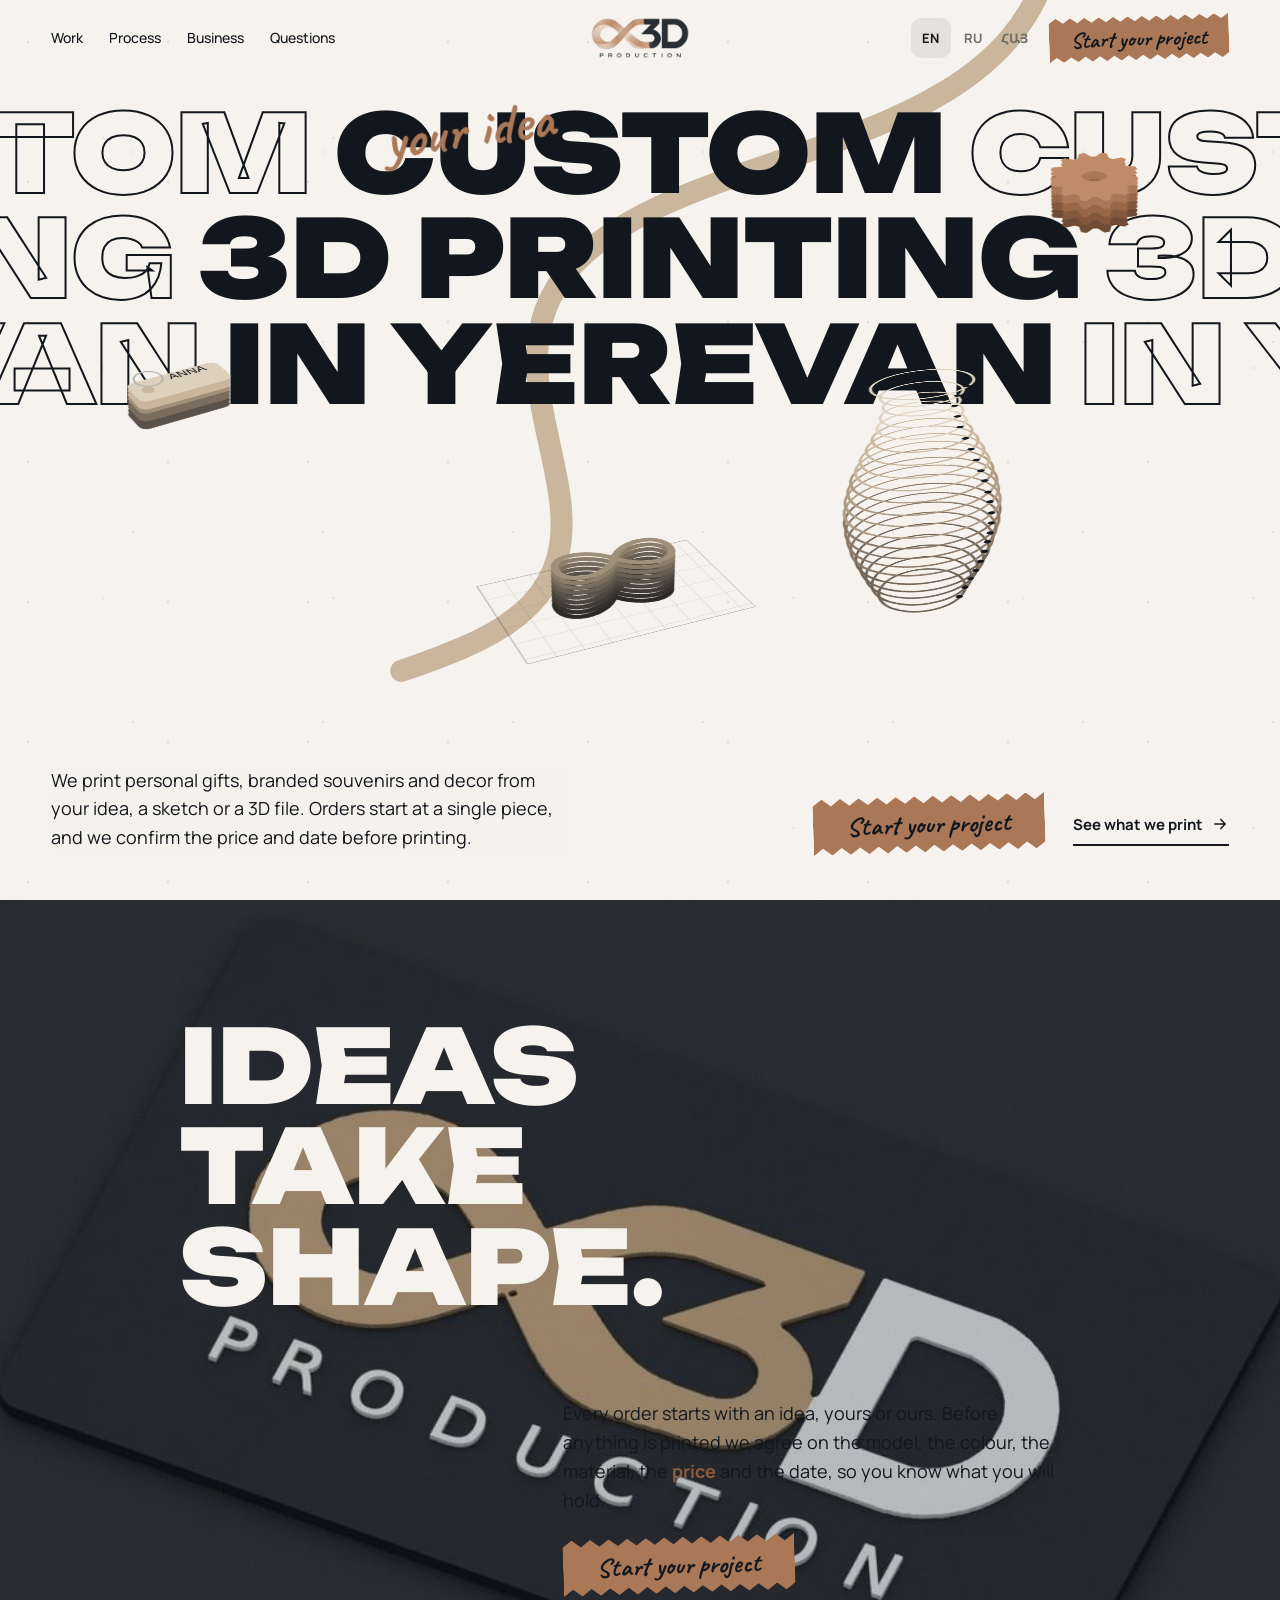
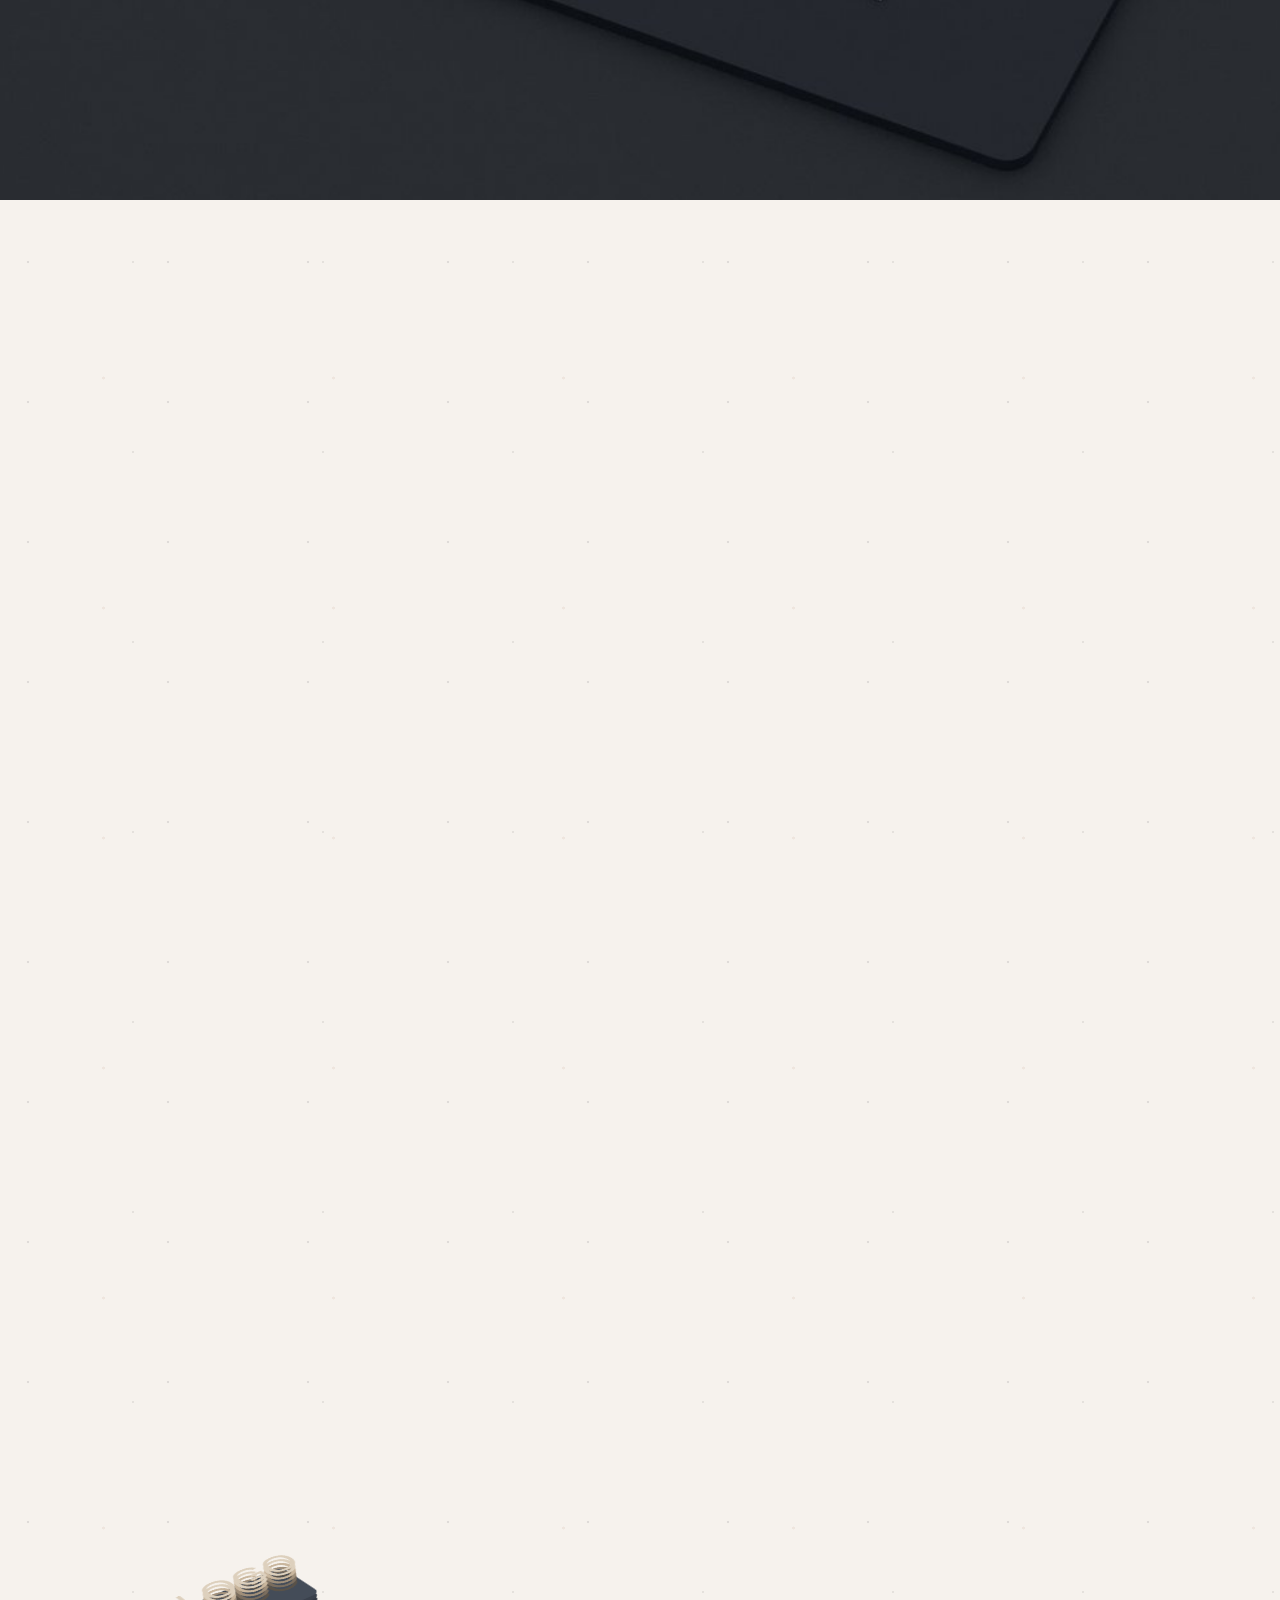
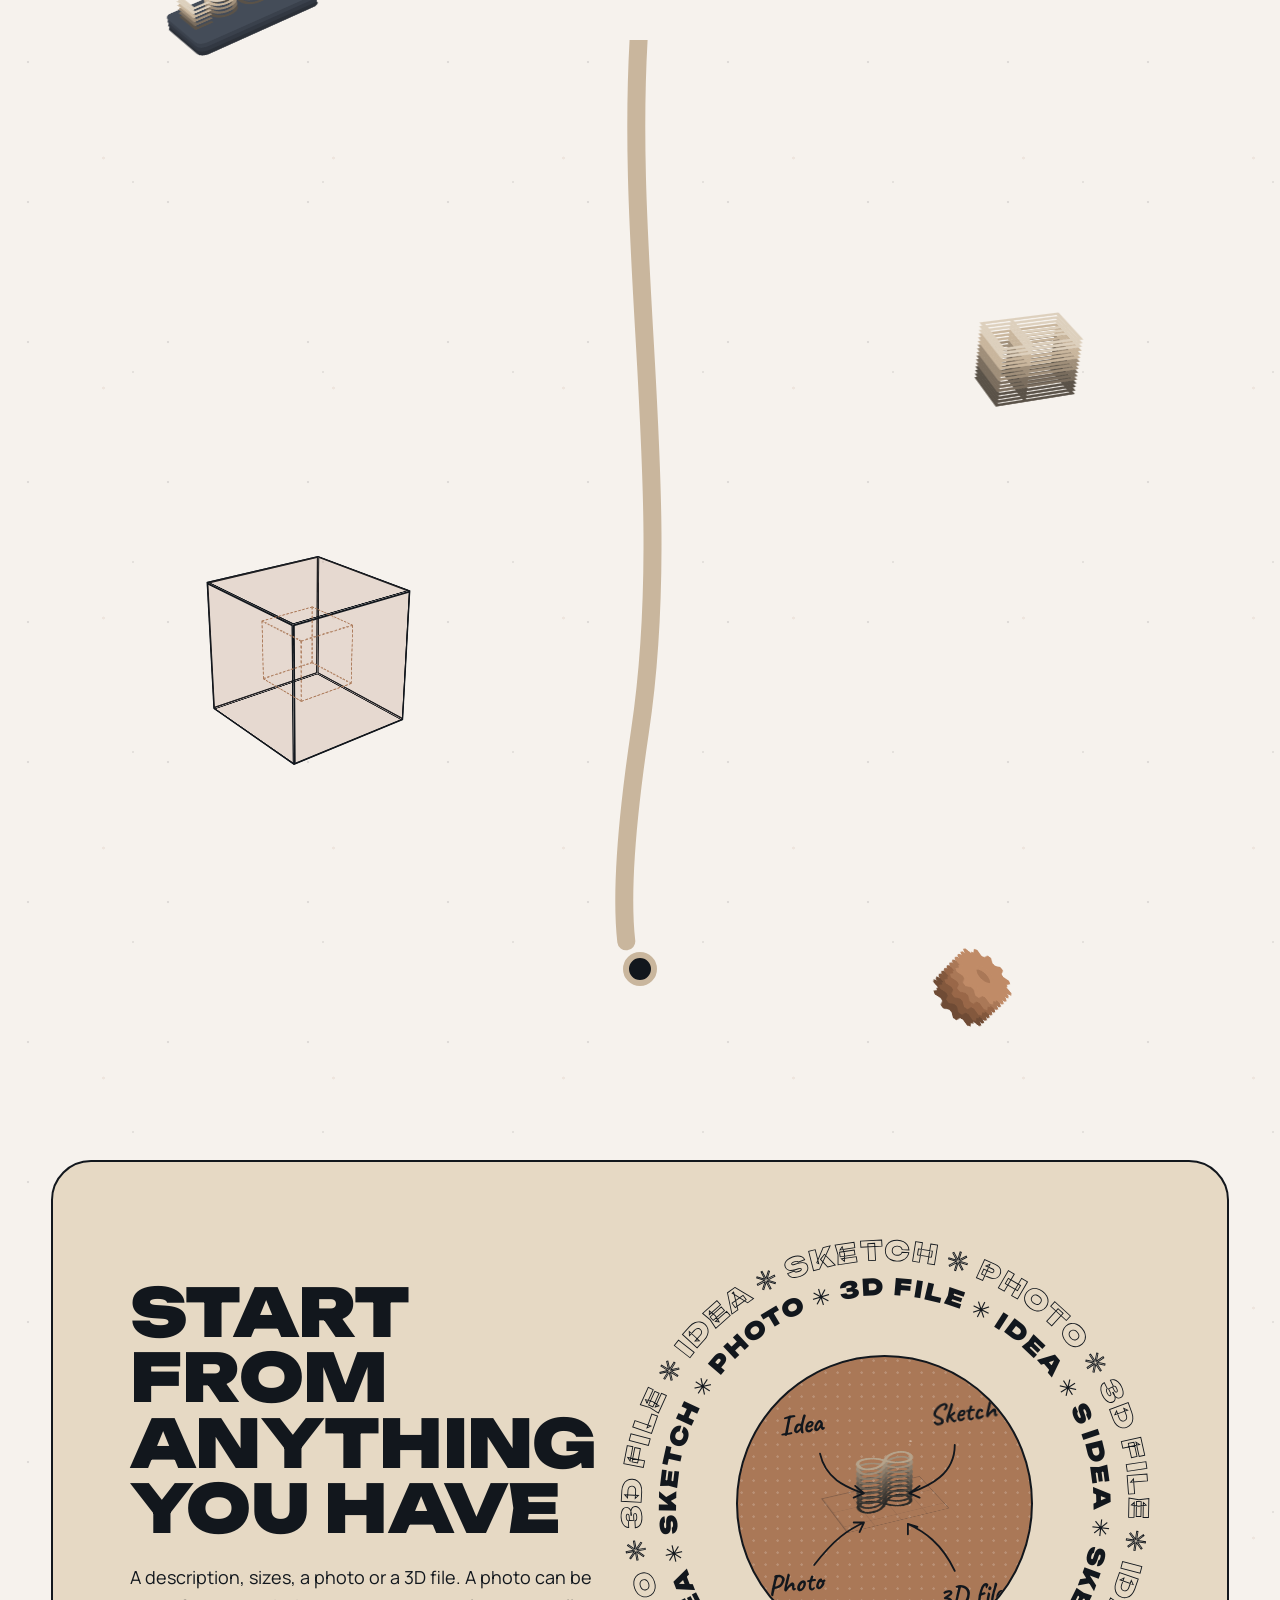
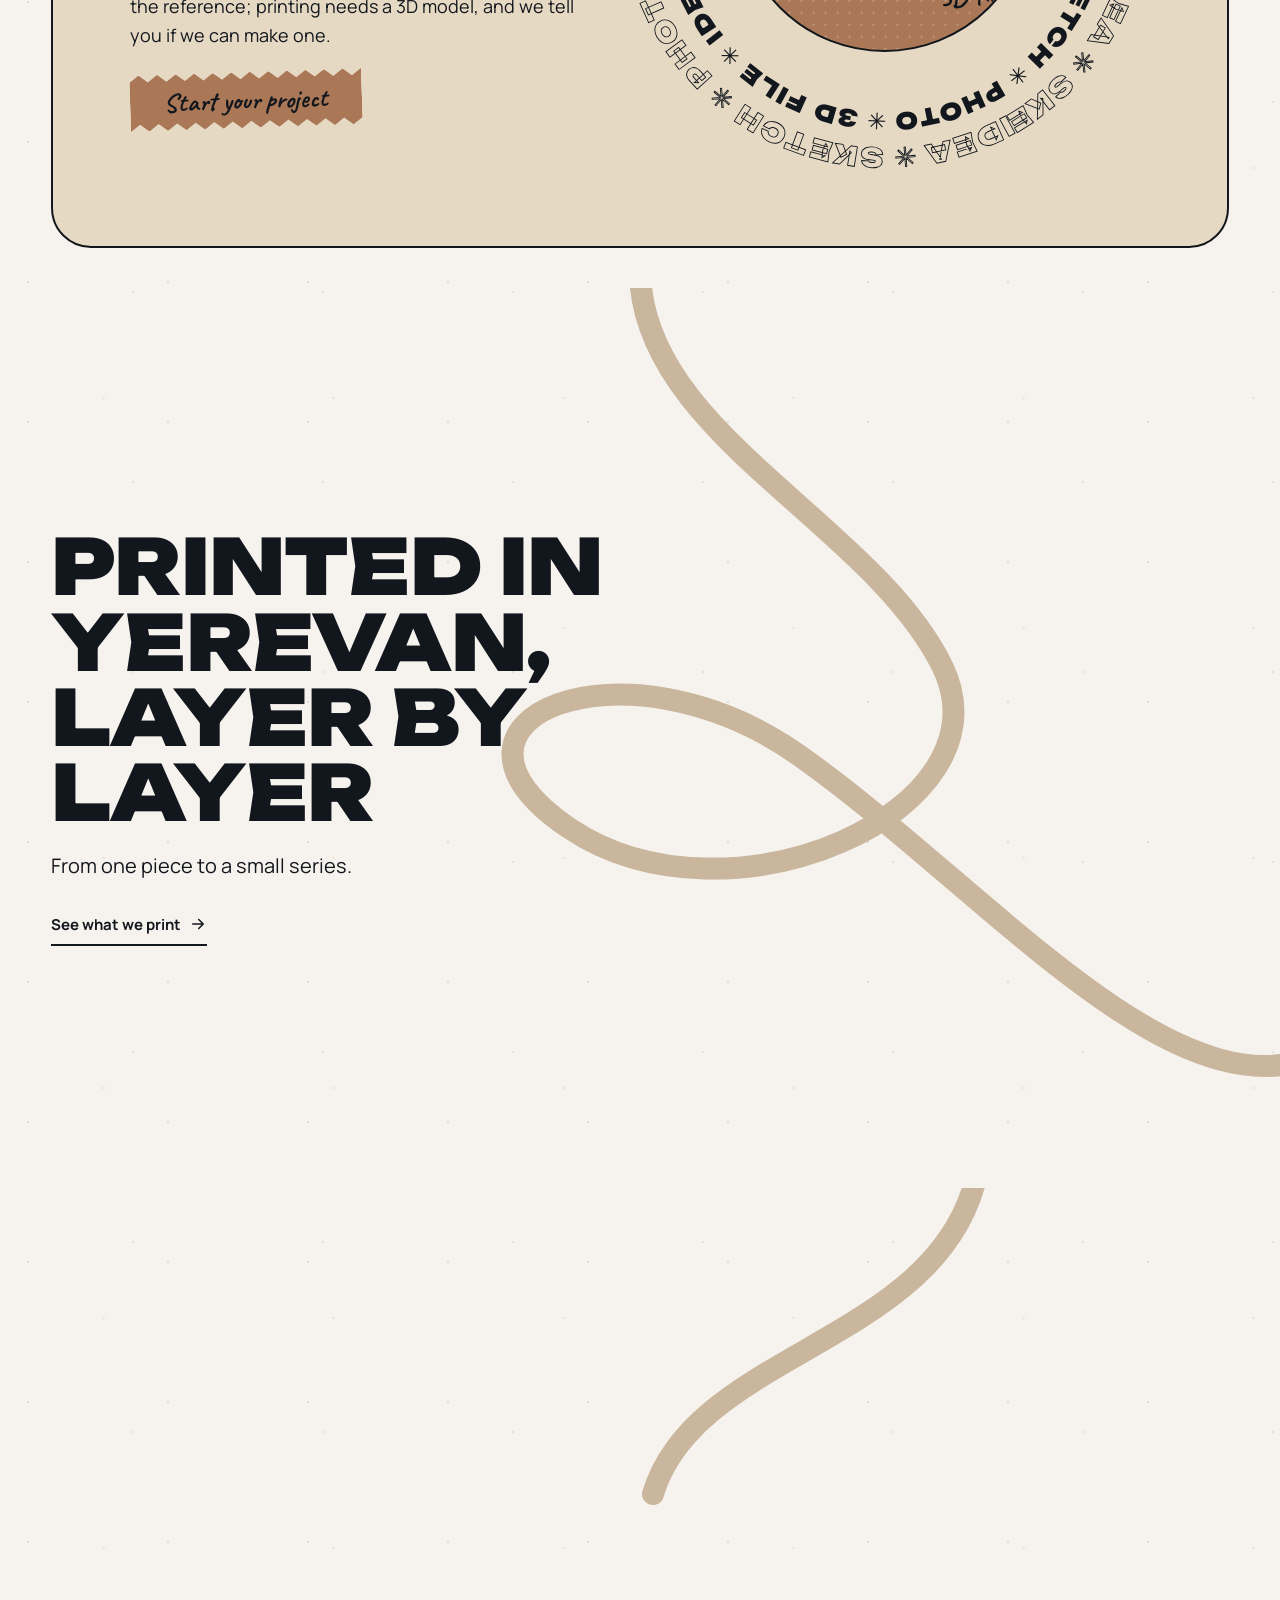
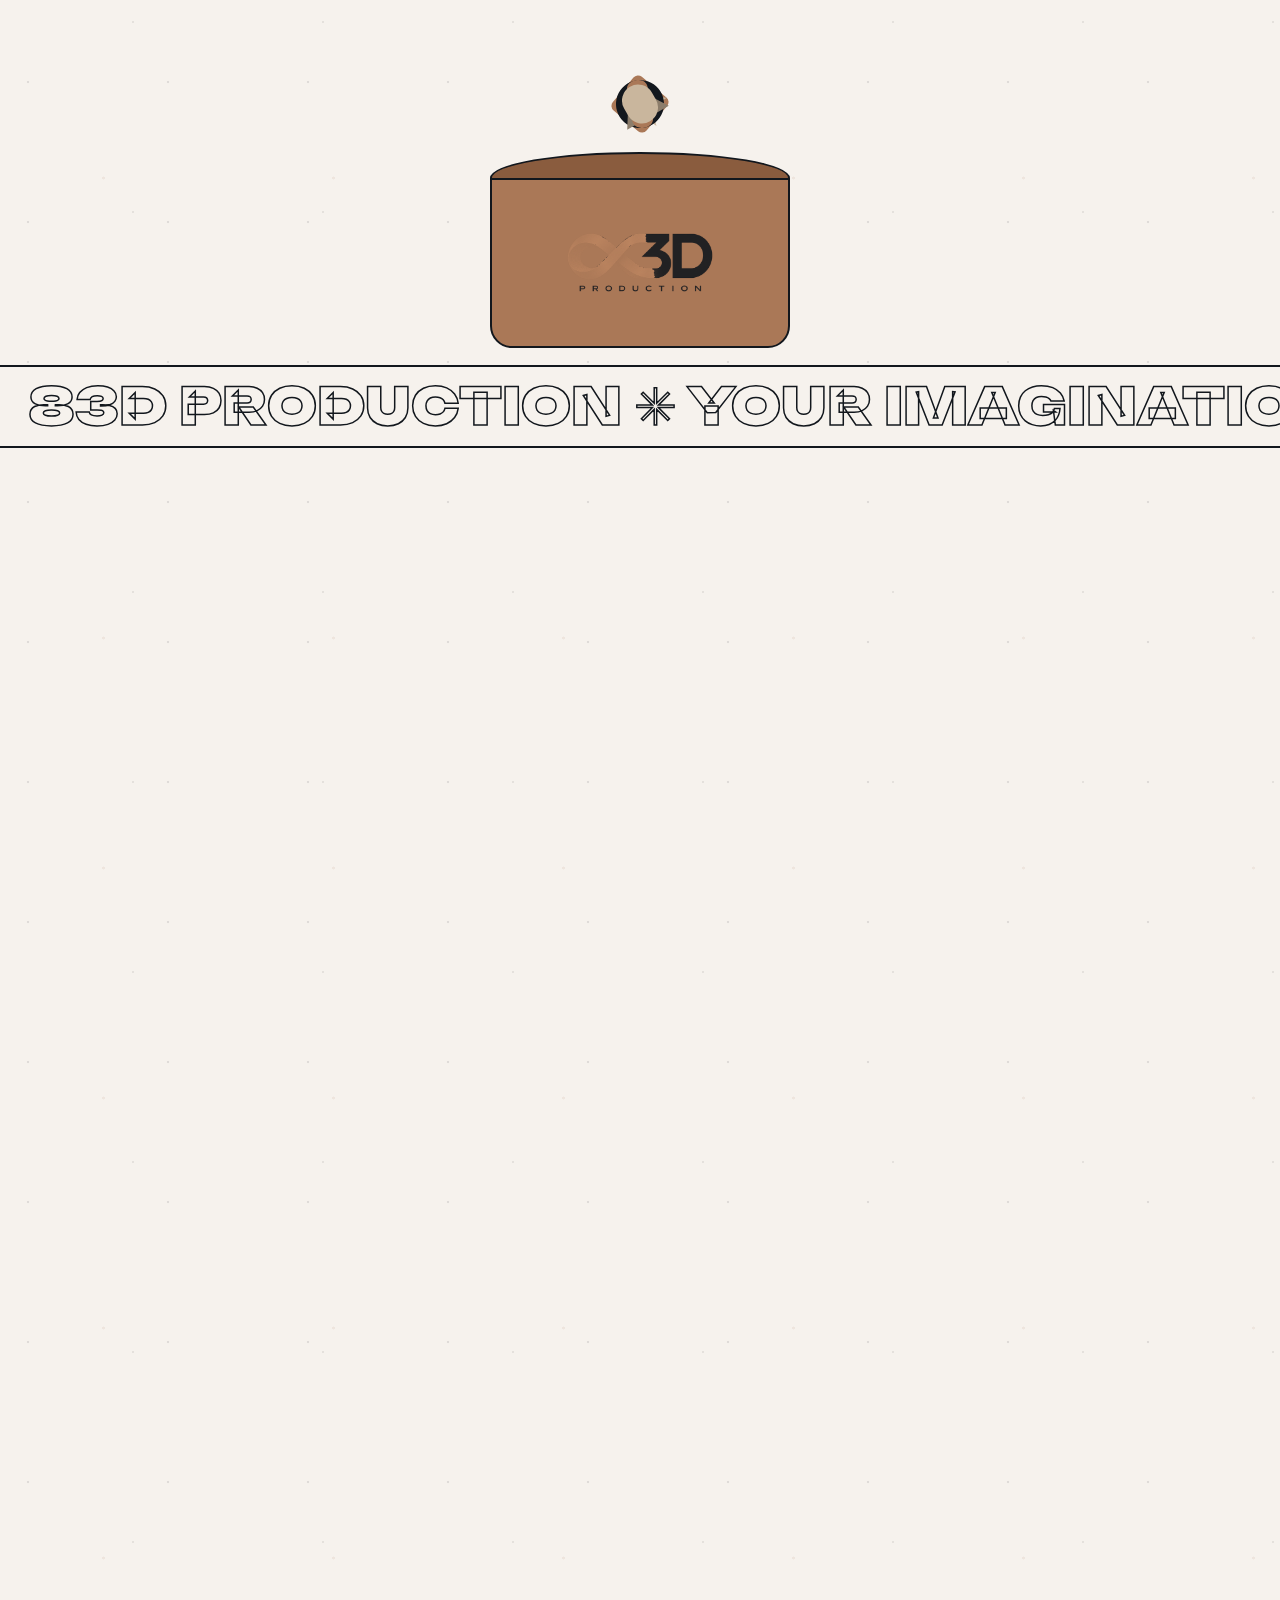
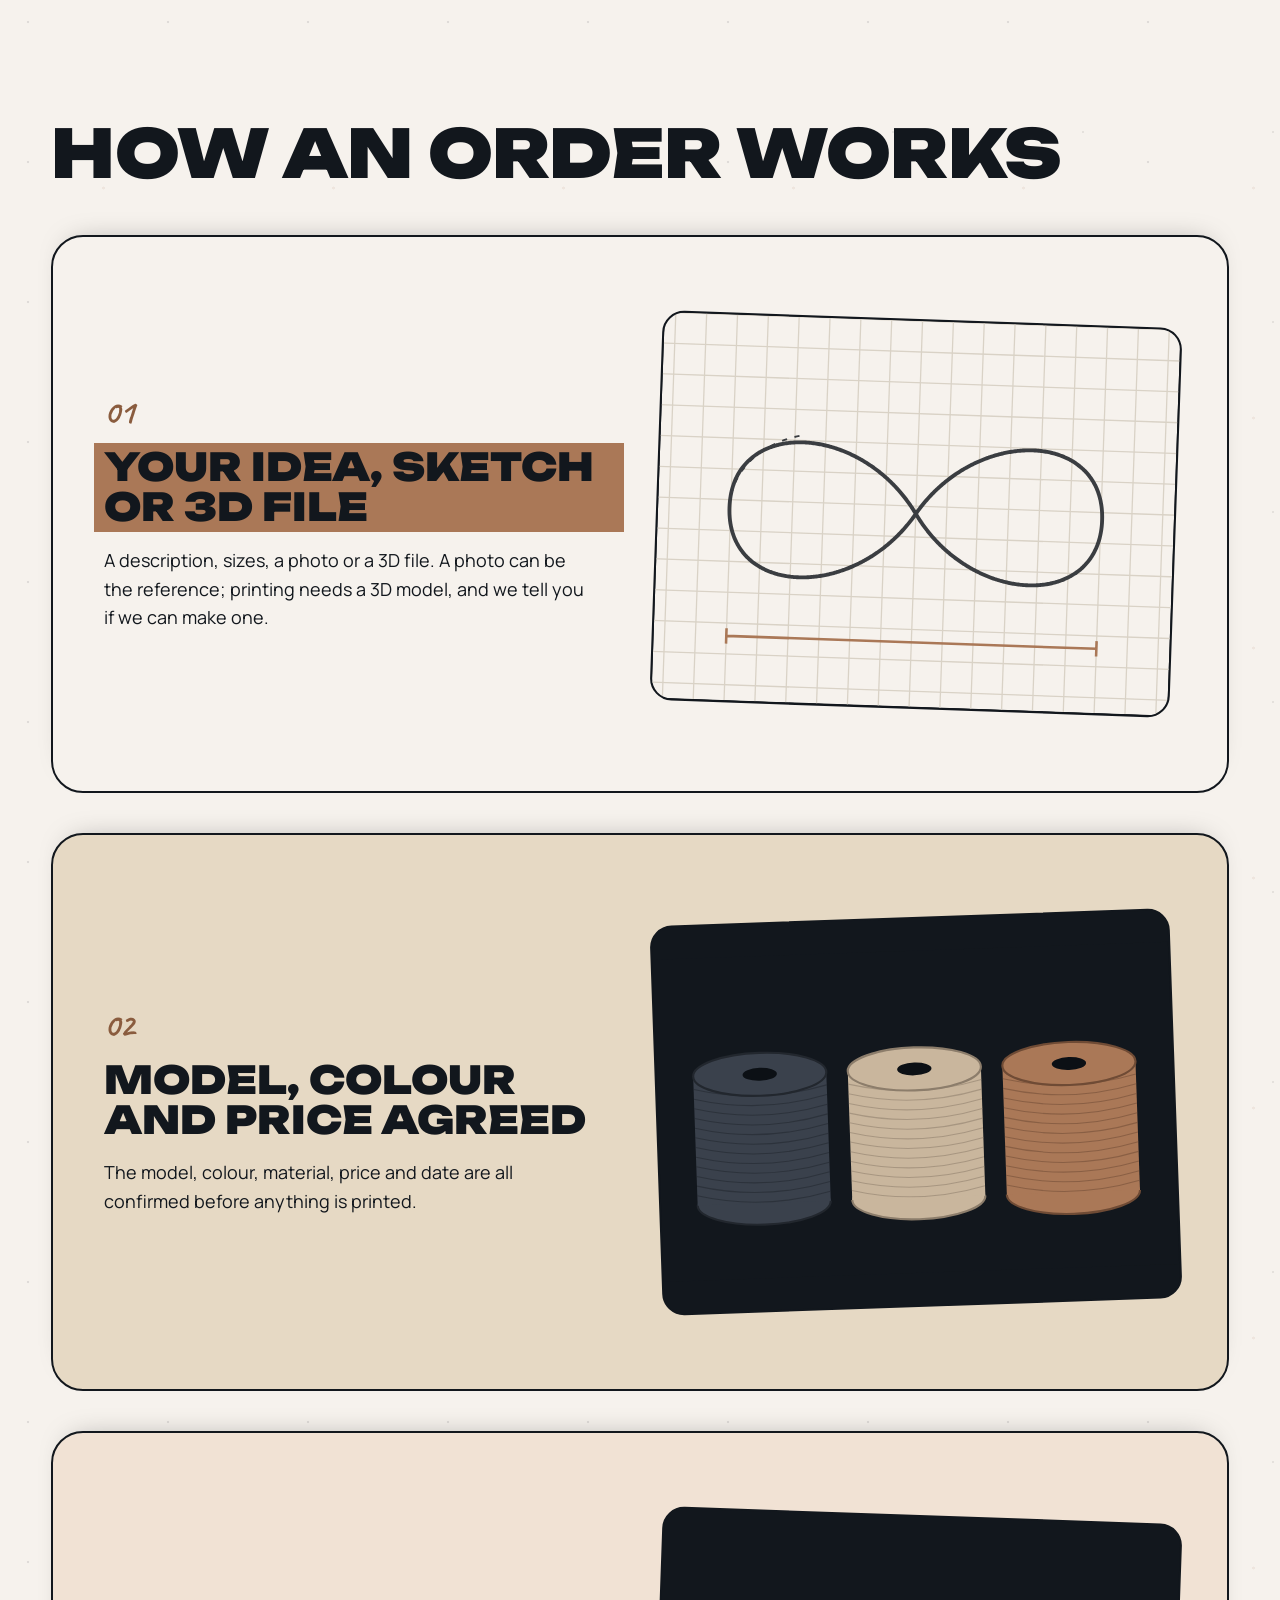
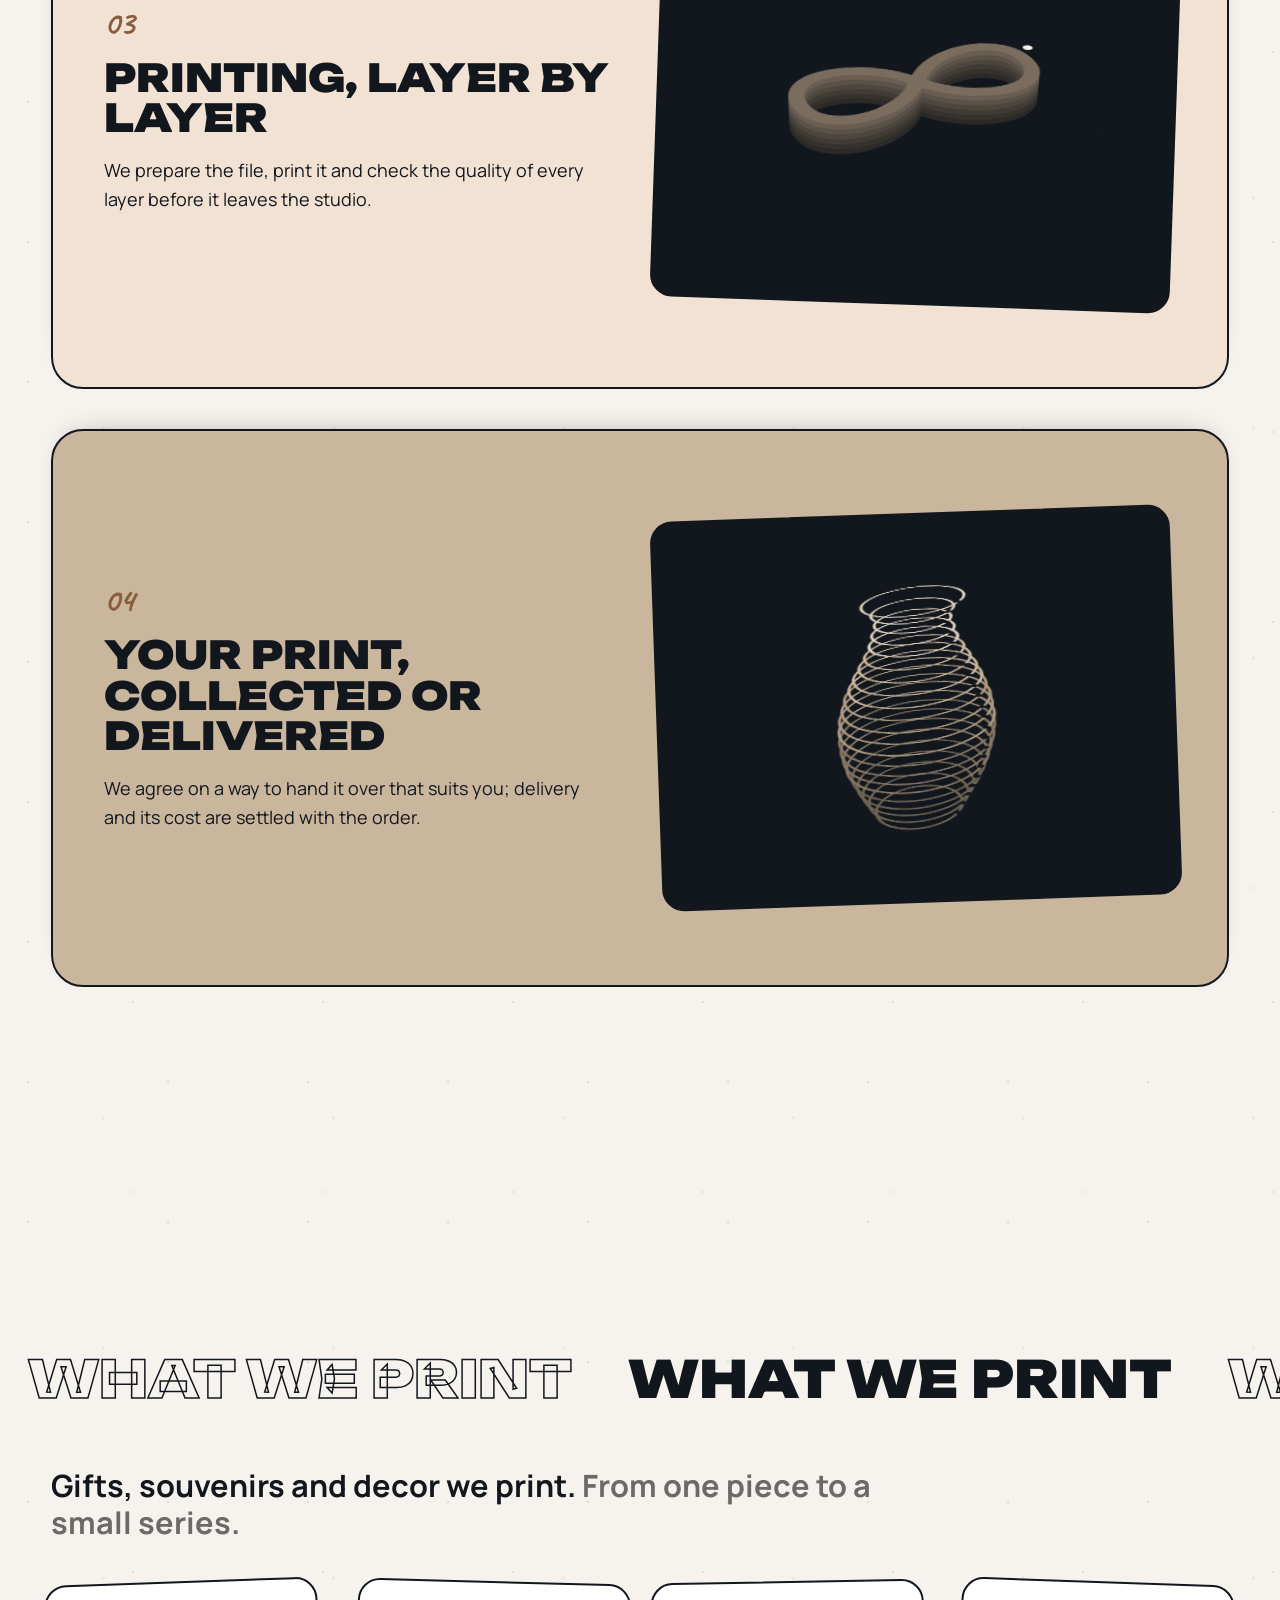
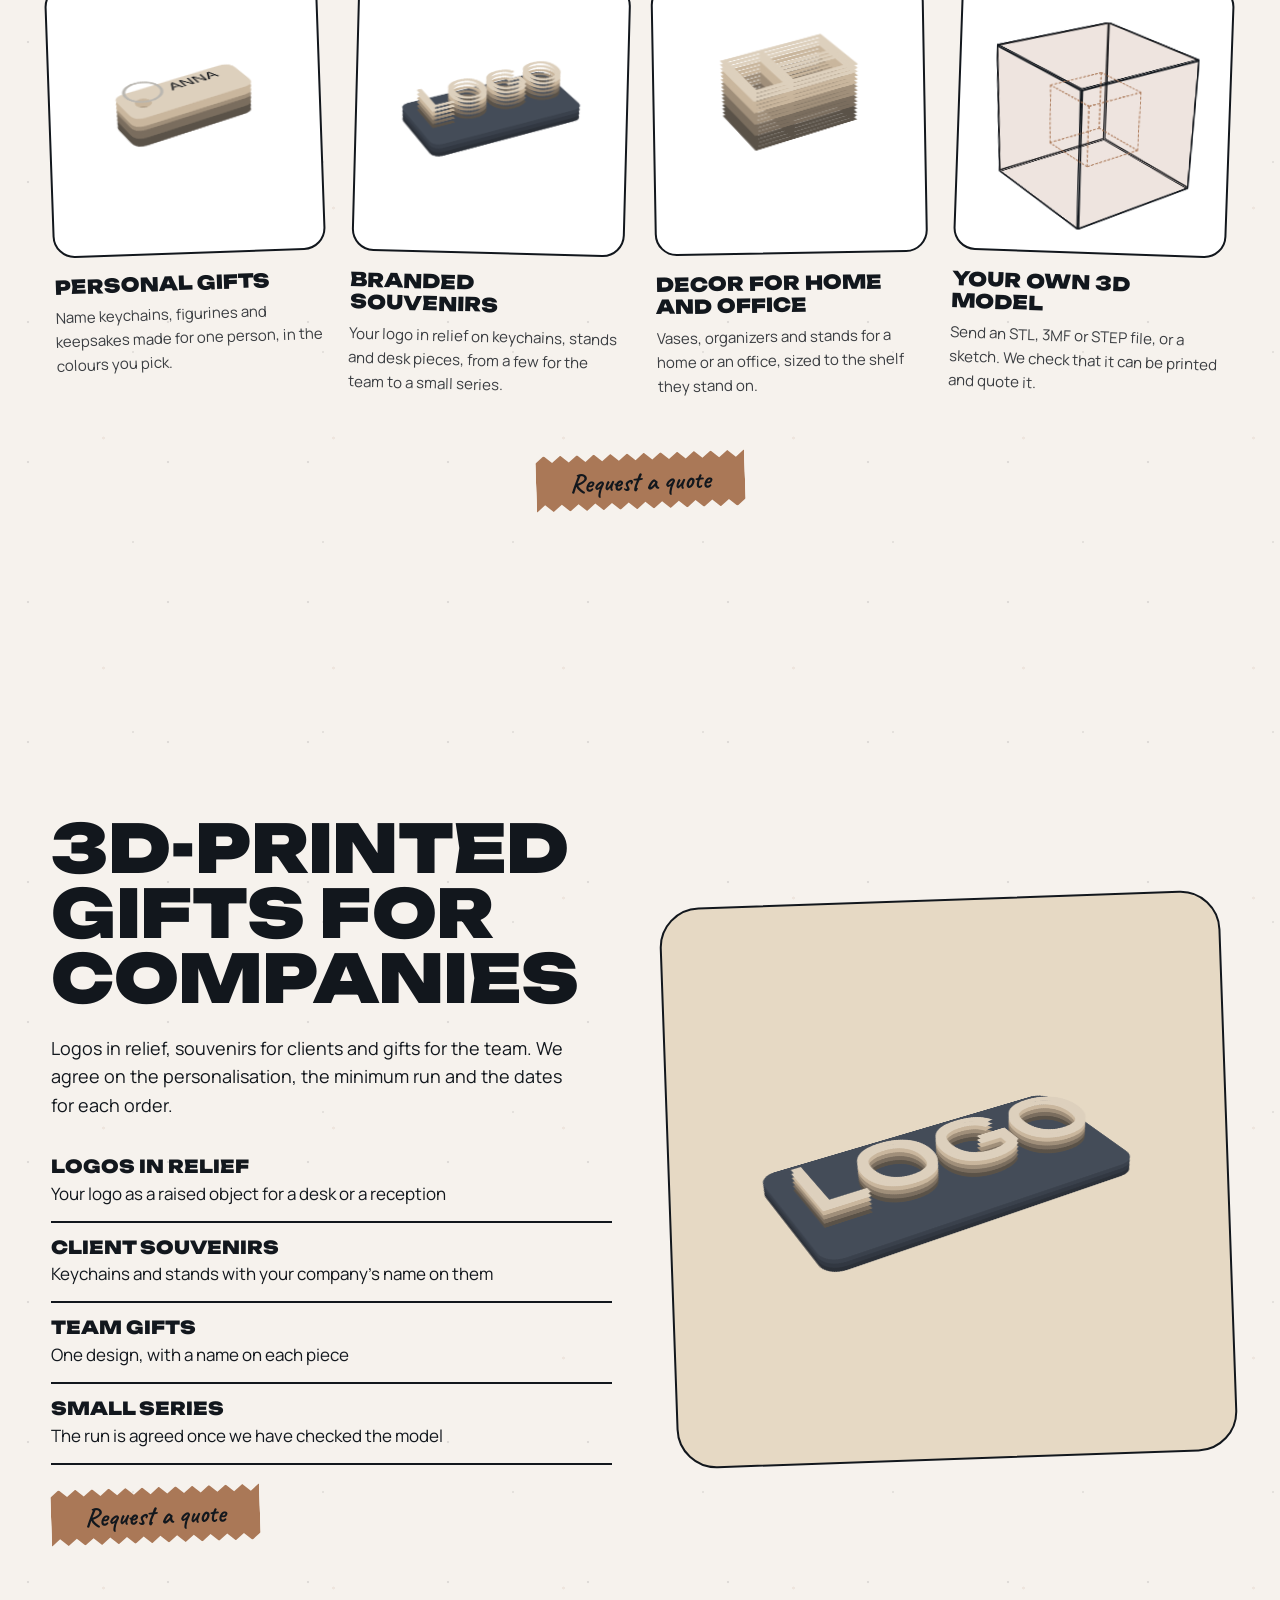
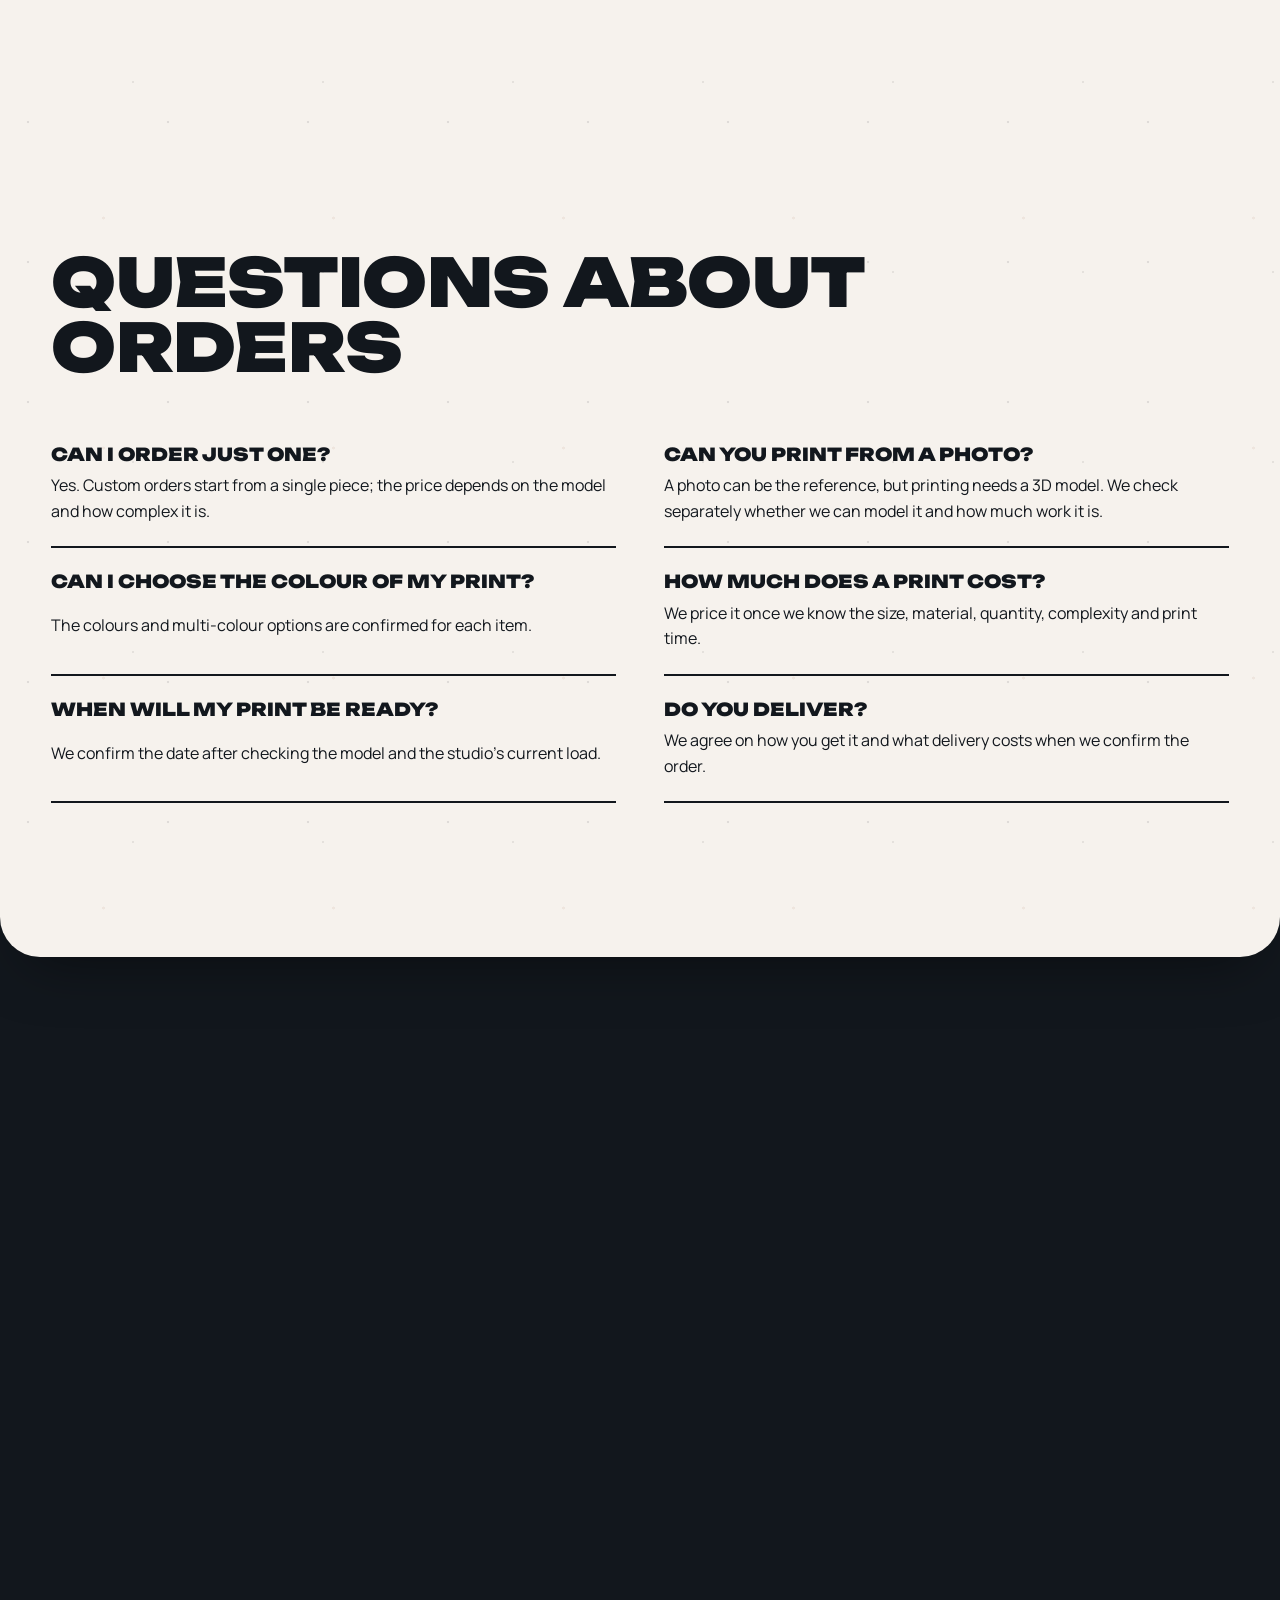
==== index.html @ d0bb1cba "feat: add 83D Production landing page - One-page site for the custom 3D printing studio in Yerevan, " ====
<!doctype html>
<html lang="en">
<head>
<meta charset="utf-8">
<meta name="viewport" content="width=device-width, initial-scale=1, viewport-fit=cover">
<title>83D Production: custom 3D printing in Yerevan</title>
<meta name="description" content="A 3D printing studio in Yerevan that prints personal gifts, branded souvenirs and decor from your idea, sketch or 3D file, from a single piece.">
<meta property="og:type" content="website">
<meta property="og:title" content="83D Production: custom 3D printing in Yerevan">
<meta property="og:description" content="A 3D printing studio in Yerevan that prints personal gifts, branded souvenirs and decor from your idea, sketch or 3D file, from a single piece.">
<meta property="og:url" content="https://83d.am/">
<meta property="og:image" content="https://83d.am/share.jpg">
<meta name="twitter:card" content="summary_large_image">
<link rel="canonical" href="https://83d.am/">
<link rel="alternate" hreflang="en" href="https://83d.am/">
<link rel="alternate" hreflang="ru" href="https://83d.am/ru/">
<link rel="alternate" hreflang="hy" href="https://83d.am/hy/">
<link rel="alternate" hreflang="x-default" href="https://83d.am/">
<meta property="og:locale" content="en_US">
<meta property="og:locale:alternate" content="ru_RU">
<meta property="og:locale:alternate" content="hy_AM">
<meta property="og:site_name" content="83D Production">
<meta property="og:image:width" content="1200">
<meta property="og:image:height" content="750">
<meta property="og:image:alt" content="83D Production">
<meta name="twitter:title" content="83D Production: custom 3D printing in Yerevan">
<meta name="twitter:description" content="A 3D printing studio in Yerevan that prints personal gifts, branded souvenirs and decor from your idea, sketch or 3D file, from a single piece.">
<meta name="twitter:image" content="https://83d.am/share.jpg">
<link rel="apple-touch-icon" href="apple-touch-icon.png">
<script type="application/ld+json">{"@context": "https://schema.org", "@type": "LocalBusiness", "@id": "https://83d.am/#business", "name": "83D Production", "description": "A 3D printing studio in Yerevan that prints personal gifts, branded souvenirs and decor from your idea, sketch or 3D file, from a single piece.", "url": "https://83d.am/", "logo": "https://83d.am/assets/img/logo-ink.png", "image": "https://83d.am/share.jpg", "email": "info@83d.am", "telephone": "+37443633630", "slogan": "Your imagination. Our creation.", "address": {"@type": "PostalAddress", "addressLocality": "Yerevan", "addressCountry": "AM"}, "areaServed": {"@type": "Country", "name": "Armenia"}, "knowsLanguage": ["hy", "ru", "en"]}</script>
<meta name="theme-color" content="#f4efe7">
<link rel="icon" href="favicon.png" type="image/png">
<link rel="preconnect" href="https://fonts.googleapis.com">
<link rel="preconnect" href="https://fonts.gstatic.com" crossorigin>
<link href="https://fonts.googleapis.com/css2?family=Unbounded:wght@500;700;900&family=Manrope:wght@400;500;700&family=Caveat:wght@600;700&family=Noto+Sans+Armenian:wght@400;500;700;900&display=swap" rel="stylesheet">
<link rel="stylesheet" href="styles.css">
<script>document.documentElement.classList.add('js')</script>
</head>
<body>
<a class="skip" href="#top" data-i18n="skip">Skip to content</a>

<header class="hd">
  <a class="hd__logo" href="#top" aria-label="83D Production"><img src="assets/img/logo-ink.png" alt="83D Production" width="240" height="101"></a>
  <nav class="hd__nav" aria-label="Main">
    <a href="#work"><span data-i18n="navWork">Work</span></a><a href="#process"><span data-i18n="navProcess">Process</span></a><a href="#business"><span data-i18n="navBusiness">Business</span></a><a href="#faq"><span data-i18n="navFaq">Questions</span></a>
  </nav>
  <div class="hd__end">
    <div class="lang" role="group" aria-label="Language" data-i18n-aria="langGroup"><a class="lang__b" href="./" hreflang="en" lang="en" aria-current="page" aria-label="English">EN</a><a class="lang__b" href="ru/" hreflang="ru" lang="ru" aria-label="Русский">RU</a><a class="lang__b" href="hy/" hreflang="hy" lang="hy" aria-label="Հայերեն">ՀԱՅ</a></div>
    <a class="zbtn zbtn--sm hd__cta" href="https://wa.me/37443633630?text=Hello%2083D%20Production%2C%20I%27d%20like%20to%20print%3A%20" data-wa="waMain" target="_blank" rel="noopener"><span data-i18n="main">Start your project</span></a>
    <button class="hd__menu" type="button" aria-expanded="false" aria-controls="sheet" aria-label="Menu" data-i18n-aria="menu"><span></span><span></span></button>
  </div>
</header>
<div class="sheet" id="sheet" hidden>
  <nav aria-label="Menu">
    <a href="#work" class="sheet__a"><span data-i18n="navWork">Work</span></a><a href="#process" class="sheet__a"><span data-i18n="navProcess">Process</span></a><a href="#business" class="sheet__a"><span data-i18n="navBusiness">Business</span></a><a href="#faq" class="sheet__a"><span data-i18n="navFaq">Questions</span></a>
  </nav>
  <div class="lang lang--sheet" role="group" aria-label="Language"><a class="lang__b" href="./" hreflang="en" lang="en" aria-current="page" aria-label="English">EN</a><a class="lang__b" href="ru/" hreflang="ru" lang="ru" aria-label="Русский">RU</a><a class="lang__b" href="hy/" hreflang="hy" lang="hy" aria-label="Հայերեն">ՀԱՅ</a></div>
  <a class="zbtn " href="https://wa.me/37443633630?text=Hello%2083D%20Production%2C%20I%27d%20like%20to%20print%3A%20" data-wa="waMain" target="_blank" rel="noopener"><span data-i18n="main">Start your project</span></a>
</div>

<main class="page" id="top">

  <!-- 1. hero: the category set huge in rows that slide apart as you scroll, printed objects over it, a line behind -->
  <section class="hero" data-p aria-labelledby="hero-h">
    <svg class="line line--hero" viewBox="0 0 1440 1000" preserveAspectRatio="none" aria-hidden="true"><path pathLength="1" d="M1180 -40 C 1120 180, 760 160, 640 300 S 760 620, 520 720 S 120 760, 140 1060"/></svg>
    <h1 id="hero-h" class="sr"><span data-i18n="h1">Custom 3D printing in Yerevan</span></h1>
    <div class="rows rows--hero" aria-hidden="true"><div class="row" style="--dir: 1"><span class="w" data-i18n="heroRows.0">Custom</span><span class="w" data-i18n="heroRows.0">Custom</span><span class="w w--solid" data-i18n="heroRows.0">Custom</span><span class="w" data-i18n="heroRows.0">Custom</span><span class="w" data-i18n="heroRows.0">Custom</span></div><div class="row" style="--dir: -1"><span class="w" data-i18n="heroRows.1">3D printing</span><span class="w" data-i18n="heroRows.1">3D printing</span><span class="w w--solid" data-i18n="heroRows.1">3D printing</span><span class="w" data-i18n="heroRows.1">3D printing</span><span class="w" data-i18n="heroRows.1">3D printing</span></div><div class="row" style="--dir: 1"><span class="w" data-i18n="heroRows.2">in Yerevan</span><span class="w" data-i18n="heroRows.2">in Yerevan</span><span class="w w--solid" data-i18n="heroRows.2">in Yerevan</span><span class="w" data-i18n="heroRows.2">in Yerevan</span><span class="w" data-i18n="heroRows.2">in Yerevan</span></div></div>
    <p class="script script--hero" aria-hidden="true"><span data-i18n="heroScript">your idea</span></p>
    <div class="float f--tag" data-speed="-0.25" data-rot="-14"><div class="p3d"><div class="p3d__obj" style="--x-w: 62%; --x-ar: 4 / 3"><svg class="p3d-l" viewBox="0 0 400 300" aria-hidden="true" style="--z: 0.0; --i: 0"><g fill="#5a5248"><path fill-rule="evenodd" d="M70 90 H330 Q360 90 360 120 V180 Q360 210 330 210 H70 Q40 210 40 180 V120 Q40 90 70 90 Z M92 150 m-20 0 a20 20 0 1 0 40 0 a20 20 0 1 0 -40 0 Z"/></g></svg><svg class="p3d-l" viewBox="0 0 400 300" aria-hidden="true" style="--z: 4.5; --i: 1"><g fill="#5a5248"><path fill-rule="evenodd" d="M70 90 H330 Q360 90 360 120 V180 Q360 210 330 210 H70 Q40 210 40 180 V120 Q40 90 70 90 Z M92 150 m-20 0 a20 20 0 1 0 40 0 a20 20 0 1 0 -40 0 Z"/></g></svg><svg class="p3d-l" viewBox="0 0 400 300" aria-hidden="true" style="--z: 9.0; --i: 2"><g fill="#7a6d5e"><path fill-rule="evenodd" d="M70 90 H330 Q360 90 360 120 V180 Q360 210 330 210 H70 Q40 210 40 180 V120 Q40 90 70 90 Z M92 150 m-20 0 a20 20 0 1 0 40 0 a20 20 0 1 0 -40 0 Z"/></g></svg><svg class="p3d-l" viewBox="0 0 400 300" aria-hidden="true" style="--z: 13.5; --i: 3"><g fill="#7a6d5e"><path fill-rule="evenodd" d="M70 90 H330 Q360 90 360 120 V180 Q360 210 330 210 H70 Q40 210 40 180 V120 Q40 90 70 90 Z M92 150 m-20 0 a20 20 0 1 0 40 0 a20 20 0 1 0 -40 0 Z"/></g></svg><svg class="p3d-l" viewBox="0 0 400 300" aria-hidden="true" style="--z: 18.0; --i: 4"><g fill="#a08f7a"><path fill-rule="evenodd" d="M70 90 H330 Q360 90 360 120 V180 Q360 210 330 210 H70 Q40 210 40 180 V120 Q40 90 70 90 Z M92 150 m-20 0 a20 20 0 1 0 40 0 a20 20 0 1 0 -40 0 Z"/></g></svg><svg class="p3d-l" viewBox="0 0 400 300" aria-hidden="true" style="--z: 22.5; --i: 5"><g fill="#c9b69d"><path fill-rule="evenodd" d="M70 90 H330 Q360 90 360 120 V180 Q360 210 330 210 H70 Q40 210 40 180 V120 Q40 90 70 90 Z M92 150 m-20 0 a20 20 0 1 0 40 0 a20 20 0 1 0 -40 0 Z"/></g></svg><svg class="p3d-l" viewBox="0 0 400 300" aria-hidden="true" style="--z: 27.0; --i: 6"><g fill="#c9b69d"><path fill-rule="evenodd" d="M70 90 H330 Q360 90 360 120 V180 Q360 210 330 210 H70 Q40 210 40 180 V120 Q40 90 70 90 Z M92 150 m-20 0 a20 20 0 1 0 40 0 a20 20 0 1 0 -40 0 Z"/></g></svg><svg class="p3d-l" viewBox="0 0 400 300" aria-hidden="true" style="--z: 31.5; --i: 7"><g fill="#ddd0bd"><path fill-rule="evenodd" d="M70 90 H330 Q360 90 360 120 V180 Q360 210 330 210 H70 Q40 210 40 180 V120 Q40 90 70 90 Z M92 150 m-20 0 a20 20 0 1 0 40 0 a20 20 0 1 0 -40 0 Z"/></g></svg><svg class="p3d-l" viewBox="0 0 400 300" aria-hidden="true" style="--z: 40; --i: 9"><text x="225" y="166" text-anchor="middle" font-family="Schibsted Grotesk, sans-serif" font-size="46" fill="#0c1015">ANNA</text></svg><svg class="p3d-l" viewBox="0 0 400 300" aria-hidden="true" style="--z: 44; --i: 10"><circle cx="92" cy="150" r="44" fill="none" stroke="#b9b6b0" stroke-width="7"/></svg></div></div></div>
    <div class="float f--gear" data-speed="0.35" data-rot="40"><div class="p3d"><div class="p3d__obj" style="--x-w: 70%; --x-ar: 1 / 1"><svg class="p3d-l" viewBox="0 0 400 400" aria-hidden="true" style="--z: 0.0; --i: 0"><g fill="#6f4b35"><path fill-rule="evenodd" d="M200.0 78.0 L219.6 51.3 L238.8 55.1 L246.7 87.3 L261.0 94.3 L291.3 81.0 L306.1 93.9 L296.8 125.7 L305.7 139.0 L338.6 142.6 L344.9 161.2 L321.0 184.1 L322.0 200.0 L348.7 219.6 L344.9 238.8 L312.7 246.7 L305.7 261.0 L319.0 291.3 L306.1 306.1 L274.3 296.8 L261.0 305.7 L257.4 338.6 L238.8 344.9 L215.9 321.0 L200.0 322.0 L180.4 348.7 L161.2 344.9 L153.3 312.7 L139.0 305.7 L108.7 319.0 L93.9 306.1 L103.2 274.3 L94.3 261.0 L61.4 257.4 L55.1 238.8 L79.0 215.9 L78.0 200.0 L51.3 180.4 L55.1 161.2 L87.3 153.3 L94.3 139.0 L81.0 108.7 L93.9 93.9 L125.7 103.2 L139.0 94.3 L142.6 61.4 L161.2 55.1 L184.1 79.0 Z M246 200 A46 46 0 1 0 154 200 A46 46 0 1 0 246 200 Z"/></g></svg><svg class="p3d-l" viewBox="0 0 400 400" aria-hidden="true" style="--z: 4.5; --i: 1"><g fill="#6f4b35"><path fill-rule="evenodd" d="M200.0 78.0 L219.6 51.3 L238.8 55.1 L246.7 87.3 L261.0 94.3 L291.3 81.0 L306.1 93.9 L296.8 125.7 L305.7 139.0 L338.6 142.6 L344.9 161.2 L321.0 184.1 L322.0 200.0 L348.7 219.6 L344.9 238.8 L312.7 246.7 L305.7 261.0 L319.0 291.3 L306.1 306.1 L274.3 296.8 L261.0 305.7 L257.4 338.6 L238.8 344.9 L215.9 321.0 L200.0 322.0 L180.4 348.7 L161.2 344.9 L153.3 312.7 L139.0 305.7 L108.7 319.0 L93.9 306.1 L103.2 274.3 L94.3 261.0 L61.4 257.4 L55.1 238.8 L79.0 215.9 L78.0 200.0 L51.3 180.4 L55.1 161.2 L87.3 153.3 L94.3 139.0 L81.0 108.7 L93.9 93.9 L125.7 103.2 L139.0 94.3 L142.6 61.4 L161.2 55.1 L184.1 79.0 Z M246 200 A46 46 0 1 0 154 200 A46 46 0 1 0 246 200 Z"/></g></svg><svg class="p3d-l" viewBox="0 0 400 400" aria-hidden="true" style="--z: 9.0; --i: 2"><g fill="#83583d"><path fill-rule="evenodd" d="M200.0 78.0 L219.6 51.3 L238.8 55.1 L246.7 87.3 L261.0 94.3 L291.3 81.0 L306.1 93.9 L296.8 125.7 L305.7 139.0 L338.6 142.6 L344.9 161.2 L321.0 184.1 L322.0 200.0 L348.7 219.6 L344.9 238.8 L312.7 246.7 L305.7 261.0 L319.0 291.3 L306.1 306.1 L274.3 296.8 L261.0 305.7 L257.4 338.6 L238.8 344.9 L215.9 321.0 L200.0 322.0 L180.4 348.7 L161.2 344.9 L153.3 312.7 L139.0 305.7 L108.7 319.0 L93.9 306.1 L103.2 274.3 L94.3 261.0 L61.4 257.4 L55.1 238.8 L79.0 215.9 L78.0 200.0 L51.3 180.4 L55.1 161.2 L87.3 153.3 L94.3 139.0 L81.0 108.7 L93.9 93.9 L125.7 103.2 L139.0 94.3 L142.6 61.4 L161.2 55.1 L184.1 79.0 Z M246 200 A46 46 0 1 0 154 200 A46 46 0 1 0 246 200 Z"/></g></svg><svg class="p3d-l" viewBox="0 0 400 400" aria-hidden="true" style="--z: 13.5; --i: 3"><g fill="#83583d"><path fill-rule="evenodd" d="M200.0 78.0 L219.6 51.3 L238.8 55.1 L246.7 87.3 L261.0 94.3 L291.3 81.0 L306.1 93.9 L296.8 125.7 L305.7 139.0 L338.6 142.6 L344.9 161.2 L321.0 184.1 L322.0 200.0 L348.7 219.6 L344.9 238.8 L312.7 246.7 L305.7 261.0 L319.0 291.3 L306.1 306.1 L274.3 296.8 L261.0 305.7 L257.4 338.6 L238.8 344.9 L215.9 321.0 L200.0 322.0 L180.4 348.7 L161.2 344.9 L153.3 312.7 L139.0 305.7 L108.7 319.0 L93.9 306.1 L103.2 274.3 L94.3 261.0 L61.4 257.4 L55.1 238.8 L79.0 215.9 L78.0 200.0 L51.3 180.4 L55.1 161.2 L87.3 153.3 L94.3 139.0 L81.0 108.7 L93.9 93.9 L125.7 103.2 L139.0 94.3 L142.6 61.4 L161.2 55.1 L184.1 79.0 Z M246 200 A46 46 0 1 0 154 200 A46 46 0 1 0 246 200 Z"/></g></svg><svg class="p3d-l" viewBox="0 0 400 400" aria-hidden="true" style="--z: 18.0; --i: 4"><g fill="#996748"><path fill-rule="evenodd" d="M200.0 78.0 L219.6 51.3 L238.8 55.1 L246.7 87.3 L261.0 94.3 L291.3 81.0 L306.1 93.9 L296.8 125.7 L305.7 139.0 L338.6 142.6 L344.9 161.2 L321.0 184.1 L322.0 200.0 L348.7 219.6 L344.9 238.8 L312.7 246.7 L305.7 261.0 L319.0 291.3 L306.1 306.1 L274.3 296.8 L261.0 305.7 L257.4 338.6 L238.8 344.9 L215.9 321.0 L200.0 322.0 L180.4 348.7 L161.2 344.9 L153.3 312.7 L139.0 305.7 L108.7 319.0 L93.9 306.1 L103.2 274.3 L94.3 261.0 L61.4 257.4 L55.1 238.8 L79.0 215.9 L78.0 200.0 L51.3 180.4 L55.1 161.2 L87.3 153.3 L94.3 139.0 L81.0 108.7 L93.9 93.9 L125.7 103.2 L139.0 94.3 L142.6 61.4 L161.2 55.1 L184.1 79.0 Z M246 200 A46 46 0 1 0 154 200 A46 46 0 1 0 246 200 Z"/></g></svg><svg class="p3d-l" viewBox="0 0 400 400" aria-hidden="true" style="--z: 22.5; --i: 5"><g fill="#996748"><path fill-rule="evenodd" d="M200.0 78.0 L219.6 51.3 L238.8 55.1 L246.7 87.3 L261.0 94.3 L291.3 81.0 L306.1 93.9 L296.8 125.7 L305.7 139.0 L338.6 142.6 L344.9 161.2 L321.0 184.1 L322.0 200.0 L348.7 219.6 L344.9 238.8 L312.7 246.7 L305.7 261.0 L319.0 291.3 L306.1 306.1 L274.3 296.8 L261.0 305.7 L257.4 338.6 L238.8 344.9 L215.9 321.0 L200.0 322.0 L180.4 348.7 L161.2 344.9 L153.3 312.7 L139.0 305.7 L108.7 319.0 L93.9 306.1 L103.2 274.3 L94.3 261.0 L61.4 257.4 L55.1 238.8 L79.0 215.9 L78.0 200.0 L51.3 180.4 L55.1 161.2 L87.3 153.3 L94.3 139.0 L81.0 108.7 L93.9 93.9 L125.7 103.2 L139.0 94.3 L142.6 61.4 L161.2 55.1 L184.1 79.0 Z M246 200 A46 46 0 1 0 154 200 A46 46 0 1 0 246 200 Z"/></g></svg><svg class="p3d-l" viewBox="0 0 400 400" aria-hidden="true" style="--z: 27.0; --i: 6"><g fill="#aa7857"><path fill-rule="evenodd" d="M200.0 78.0 L219.6 51.3 L238.8 55.1 L246.7 87.3 L261.0 94.3 L291.3 81.0 L306.1 93.9 L296.8 125.7 L305.7 139.0 L338.6 142.6 L344.9 161.2 L321.0 184.1 L322.0 200.0 L348.7 219.6 L344.9 238.8 L312.7 246.7 L305.7 261.0 L319.0 291.3 L306.1 306.1 L274.3 296.8 L261.0 305.7 L257.4 338.6 L238.8 344.9 L215.9 321.0 L200.0 322.0 L180.4 348.7 L161.2 344.9 L153.3 312.7 L139.0 305.7 L108.7 319.0 L93.9 306.1 L103.2 274.3 L94.3 261.0 L61.4 257.4 L55.1 238.8 L79.0 215.9 L78.0 200.0 L51.3 180.4 L55.1 161.2 L87.3 153.3 L94.3 139.0 L81.0 108.7 L93.9 93.9 L125.7 103.2 L139.0 94.3 L142.6 61.4 L161.2 55.1 L184.1 79.0 Z M246 200 A46 46 0 1 0 154 200 A46 46 0 1 0 246 200 Z"/></g></svg><svg class="p3d-l" viewBox="0 0 400 400" aria-hidden="true" style="--z: 31.5; --i: 7"><g fill="#aa7857"><path fill-rule="evenodd" d="M200.0 78.0 L219.6 51.3 L238.8 55.1 L246.7 87.3 L261.0 94.3 L291.3 81.0 L306.1 93.9 L296.8 125.7 L305.7 139.0 L338.6 142.6 L344.9 161.2 L321.0 184.1 L322.0 200.0 L348.7 219.6 L344.9 238.8 L312.7 246.7 L305.7 261.0 L319.0 291.3 L306.1 306.1 L274.3 296.8 L261.0 305.7 L257.4 338.6 L238.8 344.9 L215.9 321.0 L200.0 322.0 L180.4 348.7 L161.2 344.9 L153.3 312.7 L139.0 305.7 L108.7 319.0 L93.9 306.1 L103.2 274.3 L94.3 261.0 L61.4 257.4 L55.1 238.8 L79.0 215.9 L78.0 200.0 L51.3 180.4 L55.1 161.2 L87.3 153.3 L94.3 139.0 L81.0 108.7 L93.9 93.9 L125.7 103.2 L139.0 94.3 L142.6 61.4 L161.2 55.1 L184.1 79.0 Z M246 200 A46 46 0 1 0 154 200 A46 46 0 1 0 246 200 Z"/></g></svg><svg class="p3d-l" viewBox="0 0 400 400" aria-hidden="true" style="--z: 36.0; --i: 8"><g fill="#c08b67"><path fill-rule="evenodd" d="M200.0 78.0 L219.6 51.3 L238.8 55.1 L246.7 87.3 L261.0 94.3 L291.3 81.0 L306.1 93.9 L296.8 125.7 L305.7 139.0 L338.6 142.6 L344.9 161.2 L321.0 184.1 L322.0 200.0 L348.7 219.6 L344.9 238.8 L312.7 246.7 L305.7 261.0 L319.0 291.3 L306.1 306.1 L274.3 296.8 L261.0 305.7 L257.4 338.6 L238.8 344.9 L215.9 321.0 L200.0 322.0 L180.4 348.7 L161.2 344.9 L153.3 312.7 L139.0 305.7 L108.7 319.0 L93.9 306.1 L103.2 274.3 L94.3 261.0 L61.4 257.4 L55.1 238.8 L79.0 215.9 L78.0 200.0 L51.3 180.4 L55.1 161.2 L87.3 153.3 L94.3 139.0 L81.0 108.7 L93.9 93.9 L125.7 103.2 L139.0 94.3 L142.6 61.4 L161.2 55.1 L184.1 79.0 Z M246 200 A46 46 0 1 0 154 200 A46 46 0 1 0 246 200 Z"/></g></svg><svg class="p3d-l" viewBox="0 0 400 400" aria-hidden="true" style="--z: 40.5; --i: 9"><g fill="#c08b67"><path fill-rule="evenodd" d="M200.0 78.0 L219.6 51.3 L238.8 55.1 L246.7 87.3 L261.0 94.3 L291.3 81.0 L306.1 93.9 L296.8 125.7 L305.7 139.0 L338.6 142.6 L344.9 161.2 L321.0 184.1 L322.0 200.0 L348.7 219.6 L344.9 238.8 L312.7 246.7 L305.7 261.0 L319.0 291.3 L306.1 306.1 L274.3 296.8 L261.0 305.7 L257.4 338.6 L238.8 344.9 L215.9 321.0 L200.0 322.0 L180.4 348.7 L161.2 344.9 L153.3 312.7 L139.0 305.7 L108.7 319.0 L93.9 306.1 L103.2 274.3 L94.3 261.0 L61.4 257.4 L55.1 238.8 L79.0 215.9 L78.0 200.0 L51.3 180.4 L55.1 161.2 L87.3 153.3 L94.3 139.0 L81.0 108.7 L93.9 93.9 L125.7 103.2 L139.0 94.3 L142.6 61.4 L161.2 55.1 L184.1 79.0 Z M246 200 A46 46 0 1 0 154 200 A46 46 0 1 0 246 200 Z"/></g></svg></div></div></div>
    <div class="float f--inf" data-speed="-0.12" data-rot="8"><div class="p3d"><div class="p3d__obj" style="--x-w: 78%; --x-ar: 480 / 300; --x-rz: -24deg"><div class="p3d__bed" aria-hidden="true"></div><svg viewBox="0 0 480 300" aria-hidden="true" style="transform: translateZ(0.0px)"><path d="M240 150 C285 80 385 80 385 150 C385 220 285 220 240 150 C195 80 95 80 95 150 C95 220 195 220 240 150 Z" fill="none" stroke="#2b2a27" stroke-width="18" stroke-linecap="round" stroke-linejoin="round"/></svg><svg viewBox="0 0 480 300" aria-hidden="true" style="transform: translateZ(5.5px)"><path d="M240 150 C285 80 385 80 385 150 C385 220 285 220 240 150 C195 80 95 80 95 150 C95 220 195 220 240 150 Z" fill="none" stroke="#35322e" stroke-width="18" stroke-linecap="round" stroke-linejoin="round"/></svg><svg viewBox="0 0 480 300" aria-hidden="true" style="transform: translateZ(11.0px)"><path d="M240 150 C285 80 385 80 385 150 C385 220 285 220 240 150 C195 80 95 80 95 150 C95 220 195 220 240 150 Z" fill="none" stroke="#403b35" stroke-width="18" stroke-linecap="round" stroke-linejoin="round"/></svg><svg viewBox="0 0 480 300" aria-hidden="true" style="transform: translateZ(16.5px)"><path d="M240 150 C285 80 385 80 385 150 C385 220 285 220 240 150 C195 80 95 80 95 150 C95 220 195 220 240 150 Z" fill="none" stroke="#4c463e" stroke-width="18" stroke-linecap="round" stroke-linejoin="round"/></svg><svg viewBox="0 0 480 300" aria-hidden="true" style="transform: translateZ(22.0px)"><path d="M240 150 C285 80 385 80 385 150 C385 220 285 220 240 150 C195 80 95 80 95 150 C95 220 195 220 240 150 Z" fill="none" stroke="#5a5248" stroke-width="18" stroke-linecap="round" stroke-linejoin="round"/></svg><svg viewBox="0 0 480 300" aria-hidden="true" style="transform: translateZ(27.5px)"><path d="M240 150 C285 80 385 80 385 150 C385 220 285 220 240 150 C195 80 95 80 95 150 C95 220 195 220 240 150 Z" fill="none" stroke="#695e52" stroke-width="18" stroke-linecap="round" stroke-linejoin="round"/></svg><svg viewBox="0 0 480 300" aria-hidden="true" style="transform: translateZ(33.0px)"><path d="M240 150 C285 80 385 80 385 150 C385 220 285 220 240 150 C195 80 95 80 95 150 C95 220 195 220 240 150 Z" fill="none" stroke="#7a6d5e" stroke-width="18" stroke-linecap="round" stroke-linejoin="round"/></svg><svg viewBox="0 0 480 300" aria-hidden="true" style="transform: translateZ(38.5px)"><path d="M240 150 C285 80 385 80 385 150 C385 220 285 220 240 150 C195 80 95 80 95 150 C95 220 195 220 240 150 Z" fill="none" stroke="#8c7d6b" stroke-width="18" stroke-linecap="round" stroke-linejoin="round"/></svg><svg viewBox="0 0 480 300" aria-hidden="true" style="transform: translateZ(44.0px)"><path d="M240 150 C285 80 385 80 385 150 C385 220 285 220 240 150 C195 80 95 80 95 150 C95 220 195 220 240 150 Z" fill="none" stroke="#a08f7a" stroke-width="18" stroke-linecap="round" stroke-linejoin="round"/></svg><svg viewBox="0 0 480 300" aria-hidden="true" style="transform: translateZ(60px)"><circle cx="385" cy="150" r="6" fill="#f6f2ed"/></svg></div></div></div>
    <div class="float f--vase" data-speed="0.2" data-rot="-6"><div class="p3d"><div class="p3d-vase"><div class="p3d-vase__obj"><span style="top: 228px; width: 92px; height: 92px; margin-left: -46px; margin-top: -46px; border-color: #6e6354"><i></i></span><span style="top: 218px; width: 105px; height: 105px; margin-left: -53px; margin-top: -53px; border-color: #6e6354"><i></i></span><span style="top: 208px; width: 117px; height: 117px; margin-left: -59px; margin-top: -59px; border-color: #6e6354"><i></i></span><span style="top: 198px; width: 128px; height: 128px; margin-left: -64px; margin-top: -64px; border-color: #6e6354"><i></i></span><span style="top: 188px; width: 138px; height: 138px; margin-left: -69px; margin-top: -69px; border-color: #6e6354"><i></i></span><span style="top: 178px; width: 147px; height: 147px; margin-left: -74px; margin-top: -74px; border-color: #887766"><i></i></span><span style="top: 168px; width: 153px; height: 153px; margin-left: -77px; margin-top: -77px; border-color: #887766"><i></i></span><span style="top: 158px; width: 158px; height: 158px; margin-left: -79px; margin-top: -79px; border-color: #887766"><i></i></span><span style="top: 148px; width: 160px; height: 160px; margin-left: -80px; margin-top: -80px; border-color: #887766"><i></i></span><span style="top: 138px; width: 160px; height: 160px; margin-left: -80px; margin-top: -80px; border-color: #ad9a82"><i></i></span><span style="top: 128px; width: 157px; height: 157px; margin-left: -79px; margin-top: -79px; border-color: #ad9a82"><i></i></span><span style="top: 118px; width: 152px; height: 152px; margin-left: -76px; margin-top: -76px; border-color: #ad9a82"><i></i></span><span style="top: 108px; width: 145px; height: 145px; margin-left: -73px; margin-top: -73px; border-color: #ad9a82"><i></i></span><span style="top: 98px; width: 136px; height: 136px; margin-left: -68px; margin-top: -68px; border-color: #c9b69d"><i></i></span><span style="top: 88px; width: 126px; height: 126px; margin-left: -63px; margin-top: -63px; border-color: #c9b69d"><i></i></span><span style="top: 78px; width: 114px; height: 114px; margin-left: -57px; margin-top: -57px; border-color: #c9b69d"><i></i></span><span style="top: 68px; width: 102px; height: 102px; margin-left: -51px; margin-top: -51px; border-color: #c9b69d"><i></i></span><span style="top: 58px; width: 91px; height: 91px; margin-left: -46px; margin-top: -46px; border-color: #ded2c1"><i></i></span><span style="top: 48px; width: 85px; height: 85px; margin-left: -43px; margin-top: -43px; border-color: #ded2c1"><i></i></span><span style="top: 38px; width: 79px; height: 79px; margin-left: -40px; margin-top: -40px; border-color: #ded2c1"><i></i></span><span style="top: 28px; width: 85px; height: 85px; margin-left: -43px; margin-top: -43px; border-color: #ded2c1"><i></i></span><span style="top: 18px; width: 104px; height: 104px; margin-left: -52px; margin-top: -52px; border-color: #ded2c1"><i></i></span></div></div></div></div>
    <div class="hero__foot">
      <p class="hero__lead"><span data-i18n="lead">We print personal gifts, branded souvenirs and decor from your idea, a sketch or a 3D file. Orders start at a single piece, and we confirm the price and date before printing.</span></p>
      <div class="hero__acts"><a class="zbtn " href="https://wa.me/37443633630?text=Hello%2083D%20Production%2C%20I%27d%20like%20to%20print%3A%20" data-wa="waMain" target="_blank" rel="noopener"><span data-i18n="main">Start your project</span></a><a class="ulink" href="#work"><span data-i18n="second">See what we print</span><svg viewBox="0 0 24 24" aria-hidden="true"><path d="M5 12h14M13 6l6 6-6 6" fill="none" stroke="currentColor" stroke-width="2" stroke-linecap="round" stroke-linejoin="round"/></svg></a></div>
    </div>
  </section>

  <!-- 2. the brand line over a picture that shrinks from the full screen into a card as you scroll -->
  <section class="brand" data-pin aria-labelledby="brand-h">
    <div class="pin">
      <figure class="brand__media"><img src="assets/img/render.jpg" alt="The 83D Production logo in relief on a dark plate" data-i18n-alt="bizAlt" width="1280" height="800"></figure>
      <div class="brand__copy">
        <h2 id="brand-h" class="big big--xl brand__h"><span data-i18n="brandH2">Ideas take shape.</span></h2>
        <p class="script script--brand" aria-hidden="true"><span data-i18n="printScript">from one piece</span></p>
        <p class="words brand__p" data-words data-i18n-html="statement">Every order starts with an idea, yours or ours. Before anything is printed we agree on the model, the colour, the material, the <strong>price</strong> and the date, so you know what you will hold.</p>
        <a class="zbtn " href="https://wa.me/37443633630?text=Hello%2083D%20Production%2C%20I%27d%20like%20to%20print%3A%20" data-wa="waMain" target="_blank" rel="noopener"><span data-i18n="main">Start your project</span></a>
      </div>
    </div>
  </section>

  <!-- 3. loose printed objects drift at their own speeds while a line draws down to a dot -->
  <section class="sec drift" data-p aria-hidden="true">
    <svg class="line line--drift" viewBox="0 0 1440 1000" preserveAspectRatio="none"><path pathLength="1" d="M720 -20 C 700 200, 760 420, 720 640 S 720 860, 720 900"/></svg>
    <span class="line__dot"></span>
    <div class="float f--plate" data-speed="-0.45" data-rot="-10"><div class="p3d"><div class="p3d__obj" style="--x-w: 76%; --x-ar: 4 / 3"><svg class="p3d-l" viewBox="0 0 400 300" aria-hidden="true" style="--z: 0.0; --i: 0"><g fill="#2b3038"><rect x="40" y="70" width="320" height="160" rx="18"/></g></svg><svg class="p3d-l" viewBox="0 0 400 300" aria-hidden="true" style="--z: 4.5; --i: 1"><g fill="#323842"><rect x="40" y="70" width="320" height="160" rx="18"/></g></svg><svg class="p3d-l" viewBox="0 0 400 300" aria-hidden="true" style="--z: 9.0; --i: 2"><g fill="#3a414c"><rect x="40" y="70" width="320" height="160" rx="18"/></g></svg><svg class="p3d-l" viewBox="0 0 400 300" aria-hidden="true" style="--z: 13.5; --i: 3"><g fill="#444c58"><rect x="40" y="70" width="320" height="160" rx="18"/></g></svg><svg class="p3d-l" viewBox="0 0 400 300" aria-hidden="true" style="--z: 18.0; --i: 4"><text x="200" y="186" text-anchor="middle" font-family="Schibsted Grotesk, sans-serif" font-size="104" letter-spacing="0" fill="#5a5248">LOGO</text></svg><svg class="p3d-l" viewBox="0 0 400 300" aria-hidden="true" style="--z: 22.5; --i: 5"><text x="200" y="186" text-anchor="middle" font-family="Schibsted Grotesk, sans-serif" font-size="104" letter-spacing="0" fill="#7a6d5e">LOGO</text></svg><svg class="p3d-l" viewBox="0 0 400 300" aria-hidden="true" style="--z: 27.0; --i: 6"><text x="200" y="186" text-anchor="middle" font-family="Schibsted Grotesk, sans-serif" font-size="104" letter-spacing="0" fill="#a08f7a">LOGO</text></svg><svg class="p3d-l" viewBox="0 0 400 300" aria-hidden="true" style="--z: 31.5; --i: 7"><text x="200" y="186" text-anchor="middle" font-family="Schibsted Grotesk, sans-serif" font-size="104" letter-spacing="0" fill="#c9b69d">LOGO</text></svg><svg class="p3d-l" viewBox="0 0 400 300" aria-hidden="true" style="--z: 36.0; --i: 8"><text x="200" y="186" text-anchor="middle" font-family="Schibsted Grotesk, sans-serif" font-size="104" letter-spacing="0" fill="#ddd0bd">LOGO</text></svg><svg class="p3d-l" viewBox="0 0 400 300" aria-hidden="true" style="--z: 40.5; --i: 9"><text x="200" y="186" text-anchor="middle" font-family="Schibsted Grotesk, sans-serif" font-size="104" letter-spacing="0" fill="#ddd0bd">LOGO</text></svg></div></div></div>
    <div class="float f--org" data-speed="0.3" data-rot="12"><div class="p3d"><div class="p3d__obj" style="--x-w: 60%; --x-ar: 4 / 3"><svg class="p3d-l" viewBox="0 0 400 300" aria-hidden="true" style="--z: 0.0; --i: 0"><g fill="#5a5248"><path fill-rule="evenodd" d="M60 60 H340 V240 H60 Z M74 74 H160 V226 H74 Z M172 74 H326 V144 H172 Z M172 156 H326 V226 H172 Z"/></g></svg><svg class="p3d-l" viewBox="0 0 400 300" aria-hidden="true" style="--z: 4.2; --i: 1"><g fill="#5a5248"><path fill-rule="evenodd" d="M60 60 H340 V240 H60 Z M74 74 H160 V226 H74 Z M172 74 H326 V144 H172 Z M172 156 H326 V226 H172 Z"/></g></svg><svg class="p3d-l" viewBox="0 0 400 300" aria-hidden="true" style="--z: 8.4; --i: 2"><g fill="#5a5248"><path fill-rule="evenodd" d="M60 60 H340 V240 H60 Z M74 74 H160 V226 H74 Z M172 74 H326 V144 H172 Z M172 156 H326 V226 H172 Z"/></g></svg><svg class="p3d-l" viewBox="0 0 400 300" aria-hidden="true" style="--z: 12.6; --i: 3"><g fill="#5a5248"><path fill-rule="evenodd" d="M60 60 H340 V240 H60 Z M74 74 H160 V226 H74 Z M172 74 H326 V144 H172 Z M172 156 H326 V226 H172 Z"/></g></svg><svg class="p3d-l" viewBox="0 0 400 300" aria-hidden="true" style="--z: 16.8; --i: 4"><g fill="#7a6d5e"><path fill-rule="evenodd" d="M60 60 H340 V240 H60 Z M74 74 H160 V226 H74 Z M172 74 H326 V144 H172 Z M172 156 H326 V226 H172 Z"/></g></svg><svg class="p3d-l" viewBox="0 0 400 300" aria-hidden="true" style="--z: 21.0; --i: 5"><g fill="#7a6d5e"><path fill-rule="evenodd" d="M60 60 H340 V240 H60 Z M74 74 H160 V226 H74 Z M172 74 H326 V144 H172 Z M172 156 H326 V226 H172 Z"/></g></svg><svg class="p3d-l" viewBox="0 0 400 300" aria-hidden="true" style="--z: 25.2; --i: 6"><g fill="#7a6d5e"><path fill-rule="evenodd" d="M60 60 H340 V240 H60 Z M74 74 H160 V226 H74 Z M172 74 H326 V144 H172 Z M172 156 H326 V226 H172 Z"/></g></svg><svg class="p3d-l" viewBox="0 0 400 300" aria-hidden="true" style="--z: 29.4; --i: 7"><g fill="#a08f7a"><path fill-rule="evenodd" d="M60 60 H340 V240 H60 Z M74 74 H160 V226 H74 Z M172 74 H326 V144 H172 Z M172 156 H326 V226 H172 Z"/></g></svg><svg class="p3d-l" viewBox="0 0 400 300" aria-hidden="true" style="--z: 33.6; --i: 8"><g fill="#a08f7a"><path fill-rule="evenodd" d="M60 60 H340 V240 H60 Z M74 74 H160 V226 H74 Z M172 74 H326 V144 H172 Z M172 156 H326 V226 H172 Z"/></g></svg><svg class="p3d-l" viewBox="0 0 400 300" aria-hidden="true" style="--z: 37.8; --i: 9"><g fill="#a08f7a"><path fill-rule="evenodd" d="M60 60 H340 V240 H60 Z M74 74 H160 V226 H74 Z M172 74 H326 V144 H172 Z M172 156 H326 V226 H172 Z"/></g></svg><svg class="p3d-l" viewBox="0 0 400 300" aria-hidden="true" style="--z: 42.0; --i: 10"><g fill="#c9b69d"><path fill-rule="evenodd" d="M60 60 H340 V240 H60 Z M74 74 H160 V226 H74 Z M172 74 H326 V144 H172 Z M172 156 H326 V226 H172 Z"/></g></svg><svg class="p3d-l" viewBox="0 0 400 300" aria-hidden="true" style="--z: 46.2; --i: 11"><g fill="#c9b69d"><path fill-rule="evenodd" d="M60 60 H340 V240 H60 Z M74 74 H160 V226 H74 Z M172 74 H326 V144 H172 Z M172 156 H326 V226 H172 Z"/></g></svg><svg class="p3d-l" viewBox="0 0 400 300" aria-hidden="true" style="--z: 50.4; --i: 12"><g fill="#c9b69d"><path fill-rule="evenodd" d="M60 60 H340 V240 H60 Z M74 74 H160 V226 H74 Z M172 74 H326 V144 H172 Z M172 156 H326 V226 H172 Z"/></g></svg><svg class="p3d-l" viewBox="0 0 400 300" aria-hidden="true" style="--z: 54.6; --i: 13"><g fill="#ddd0bd"><path fill-rule="evenodd" d="M60 60 H340 V240 H60 Z M74 74 H160 V226 H74 Z M172 74 H326 V144 H172 Z M172 156 H326 V226 H172 Z"/></g></svg><svg class="p3d-l" viewBox="0 0 400 300" aria-hidden="true" style="--z: 58.8; --i: 14"><g fill="#ddd0bd"><path fill-rule="evenodd" d="M60 60 H340 V240 H60 Z M74 74 H160 V226 H74 Z M172 74 H326 V144 H172 Z M172 156 H326 V226 H172 Z"/></g></svg><svg class="p3d-l" viewBox="0 0 400 300" aria-hidden="true" style="--z: 63.0; --i: 15"><g fill="#ddd0bd"><path fill-rule="evenodd" d="M60 60 H340 V240 H60 Z M74 74 H160 V226 H74 Z M172 74 H326 V144 H172 Z M172 156 H326 V226 H172 Z"/></g></svg></div></div></div>
    <div class="float f--cube" data-speed="-0.2" data-rot="0"><div class="p3d"><div class="p3d-cube"><div class="p3d-cube__box"><span style="transform: translateZ(70px)"></span><span style="transform: rotateY(180deg) translateZ(70px)"></span><span style="transform: rotateY(90deg) translateZ(70px)"></span><span style="transform: rotateY(-90deg) translateZ(70px)"></span><span style="transform: rotateX(90deg) translateZ(70px)"></span><span style="transform: rotateX(-90deg) translateZ(70px)"></span></div><div class="p3d-cube__box p3d-cube__box--in"><span style="transform: translateZ(32px)"></span><span style="transform: rotateY(180deg) translateZ(32px)"></span><span style="transform: rotateY(90deg) translateZ(32px)"></span><span style="transform: rotateY(-90deg) translateZ(32px)"></span><span style="transform: rotateX(90deg) translateZ(32px)"></span><span style="transform: rotateX(-90deg) translateZ(32px)"></span></div></div></div></div>
    <div class="float f--gear2" data-speed="0.5" data-rot="50"><div class="p3d"><div class="p3d__obj" style="--x-w: 70%; --x-ar: 1 / 1"><svg class="p3d-l" viewBox="0 0 400 400" aria-hidden="true" style="--z: 0.0; --i: 0"><g fill="#6f4b35"><path fill-rule="evenodd" d="M200.0 78.0 L219.6 51.3 L238.8 55.1 L246.7 87.3 L261.0 94.3 L291.3 81.0 L306.1 93.9 L296.8 125.7 L305.7 139.0 L338.6 142.6 L344.9 161.2 L321.0 184.1 L322.0 200.0 L348.7 219.6 L344.9 238.8 L312.7 246.7 L305.7 261.0 L319.0 291.3 L306.1 306.1 L274.3 296.8 L261.0 305.7 L257.4 338.6 L238.8 344.9 L215.9 321.0 L200.0 322.0 L180.4 348.7 L161.2 344.9 L153.3 312.7 L139.0 305.7 L108.7 319.0 L93.9 306.1 L103.2 274.3 L94.3 261.0 L61.4 257.4 L55.1 238.8 L79.0 215.9 L78.0 200.0 L51.3 180.4 L55.1 161.2 L87.3 153.3 L94.3 139.0 L81.0 108.7 L93.9 93.9 L125.7 103.2 L139.0 94.3 L142.6 61.4 L161.2 55.1 L184.1 79.0 Z M246 200 A46 46 0 1 0 154 200 A46 46 0 1 0 246 200 Z"/></g></svg><svg class="p3d-l" viewBox="0 0 400 400" aria-hidden="true" style="--z: 4.5; --i: 1"><g fill="#6f4b35"><path fill-rule="evenodd" d="M200.0 78.0 L219.6 51.3 L238.8 55.1 L246.7 87.3 L261.0 94.3 L291.3 81.0 L306.1 93.9 L296.8 125.7 L305.7 139.0 L338.6 142.6 L344.9 161.2 L321.0 184.1 L322.0 200.0 L348.7 219.6 L344.9 238.8 L312.7 246.7 L305.7 261.0 L319.0 291.3 L306.1 306.1 L274.3 296.8 L261.0 305.7 L257.4 338.6 L238.8 344.9 L215.9 321.0 L200.0 322.0 L180.4 348.7 L161.2 344.9 L153.3 312.7 L139.0 305.7 L108.7 319.0 L93.9 306.1 L103.2 274.3 L94.3 261.0 L61.4 257.4 L55.1 238.8 L79.0 215.9 L78.0 200.0 L51.3 180.4 L55.1 161.2 L87.3 153.3 L94.3 139.0 L81.0 108.7 L93.9 93.9 L125.7 103.2 L139.0 94.3 L142.6 61.4 L161.2 55.1 L184.1 79.0 Z M246 200 A46 46 0 1 0 154 200 A46 46 0 1 0 246 200 Z"/></g></svg><svg class="p3d-l" viewBox="0 0 400 400" aria-hidden="true" style="--z: 9.0; --i: 2"><g fill="#83583d"><path fill-rule="evenodd" d="M200.0 78.0 L219.6 51.3 L238.8 55.1 L246.7 87.3 L261.0 94.3 L291.3 81.0 L306.1 93.9 L296.8 125.7 L305.7 139.0 L338.6 142.6 L344.9 161.2 L321.0 184.1 L322.0 200.0 L348.7 219.6 L344.9 238.8 L312.7 246.7 L305.7 261.0 L319.0 291.3 L306.1 306.1 L274.3 296.8 L261.0 305.7 L257.4 338.6 L238.8 344.9 L215.9 321.0 L200.0 322.0 L180.4 348.7 L161.2 344.9 L153.3 312.7 L139.0 305.7 L108.7 319.0 L93.9 306.1 L103.2 274.3 L94.3 261.0 L61.4 257.4 L55.1 238.8 L79.0 215.9 L78.0 200.0 L51.3 180.4 L55.1 161.2 L87.3 153.3 L94.3 139.0 L81.0 108.7 L93.9 93.9 L125.7 103.2 L139.0 94.3 L142.6 61.4 L161.2 55.1 L184.1 79.0 Z M246 200 A46 46 0 1 0 154 200 A46 46 0 1 0 246 200 Z"/></g></svg><svg class="p3d-l" viewBox="0 0 400 400" aria-hidden="true" style="--z: 13.5; --i: 3"><g fill="#83583d"><path fill-rule="evenodd" d="M200.0 78.0 L219.6 51.3 L238.8 55.1 L246.7 87.3 L261.0 94.3 L291.3 81.0 L306.1 93.9 L296.8 125.7 L305.7 139.0 L338.6 142.6 L344.9 161.2 L321.0 184.1 L322.0 200.0 L348.7 219.6 L344.9 238.8 L312.7 246.7 L305.7 261.0 L319.0 291.3 L306.1 306.1 L274.3 296.8 L261.0 305.7 L257.4 338.6 L238.8 344.9 L215.9 321.0 L200.0 322.0 L180.4 348.7 L161.2 344.9 L153.3 312.7 L139.0 305.7 L108.7 319.0 L93.9 306.1 L103.2 274.3 L94.3 261.0 L61.4 257.4 L55.1 238.8 L79.0 215.9 L78.0 200.0 L51.3 180.4 L55.1 161.2 L87.3 153.3 L94.3 139.0 L81.0 108.7 L93.9 93.9 L125.7 103.2 L139.0 94.3 L142.6 61.4 L161.2 55.1 L184.1 79.0 Z M246 200 A46 46 0 1 0 154 200 A46 46 0 1 0 246 200 Z"/></g></svg><svg class="p3d-l" viewBox="0 0 400 400" aria-hidden="true" style="--z: 18.0; --i: 4"><g fill="#996748"><path fill-rule="evenodd" d="M200.0 78.0 L219.6 51.3 L238.8 55.1 L246.7 87.3 L261.0 94.3 L291.3 81.0 L306.1 93.9 L296.8 125.7 L305.7 139.0 L338.6 142.6 L344.9 161.2 L321.0 184.1 L322.0 200.0 L348.7 219.6 L344.9 238.8 L312.7 246.7 L305.7 261.0 L319.0 291.3 L306.1 306.1 L274.3 296.8 L261.0 305.7 L257.4 338.6 L238.8 344.9 L215.9 321.0 L200.0 322.0 L180.4 348.7 L161.2 344.9 L153.3 312.7 L139.0 305.7 L108.7 319.0 L93.9 306.1 L103.2 274.3 L94.3 261.0 L61.4 257.4 L55.1 238.8 L79.0 215.9 L78.0 200.0 L51.3 180.4 L55.1 161.2 L87.3 153.3 L94.3 139.0 L81.0 108.7 L93.9 93.9 L125.7 103.2 L139.0 94.3 L142.6 61.4 L161.2 55.1 L184.1 79.0 Z M246 200 A46 46 0 1 0 154 200 A46 46 0 1 0 246 200 Z"/></g></svg><svg class="p3d-l" viewBox="0 0 400 400" aria-hidden="true" style="--z: 22.5; --i: 5"><g fill="#996748"><path fill-rule="evenodd" d="M200.0 78.0 L219.6 51.3 L238.8 55.1 L246.7 87.3 L261.0 94.3 L291.3 81.0 L306.1 93.9 L296.8 125.7 L305.7 139.0 L338.6 142.6 L344.9 161.2 L321.0 184.1 L322.0 200.0 L348.7 219.6 L344.9 238.8 L312.7 246.7 L305.7 261.0 L319.0 291.3 L306.1 306.1 L274.3 296.8 L261.0 305.7 L257.4 338.6 L238.8 344.9 L215.9 321.0 L200.0 322.0 L180.4 348.7 L161.2 344.9 L153.3 312.7 L139.0 305.7 L108.7 319.0 L93.9 306.1 L103.2 274.3 L94.3 261.0 L61.4 257.4 L55.1 238.8 L79.0 215.9 L78.0 200.0 L51.3 180.4 L55.1 161.2 L87.3 153.3 L94.3 139.0 L81.0 108.7 L93.9 93.9 L125.7 103.2 L139.0 94.3 L142.6 61.4 L161.2 55.1 L184.1 79.0 Z M246 200 A46 46 0 1 0 154 200 A46 46 0 1 0 246 200 Z"/></g></svg><svg class="p3d-l" viewBox="0 0 400 400" aria-hidden="true" style="--z: 27.0; --i: 6"><g fill="#aa7857"><path fill-rule="evenodd" d="M200.0 78.0 L219.6 51.3 L238.8 55.1 L246.7 87.3 L261.0 94.3 L291.3 81.0 L306.1 93.9 L296.8 125.7 L305.7 139.0 L338.6 142.6 L344.9 161.2 L321.0 184.1 L322.0 200.0 L348.7 219.6 L344.9 238.8 L312.7 246.7 L305.7 261.0 L319.0 291.3 L306.1 306.1 L274.3 296.8 L261.0 305.7 L257.4 338.6 L238.8 344.9 L215.9 321.0 L200.0 322.0 L180.4 348.7 L161.2 344.9 L153.3 312.7 L139.0 305.7 L108.7 319.0 L93.9 306.1 L103.2 274.3 L94.3 261.0 L61.4 257.4 L55.1 238.8 L79.0 215.9 L78.0 200.0 L51.3 180.4 L55.1 161.2 L87.3 153.3 L94.3 139.0 L81.0 108.7 L93.9 93.9 L125.7 103.2 L139.0 94.3 L142.6 61.4 L161.2 55.1 L184.1 79.0 Z M246 200 A46 46 0 1 0 154 200 A46 46 0 1 0 246 200 Z"/></g></svg><svg class="p3d-l" viewBox="0 0 400 400" aria-hidden="true" style="--z: 31.5; --i: 7"><g fill="#aa7857"><path fill-rule="evenodd" d="M200.0 78.0 L219.6 51.3 L238.8 55.1 L246.7 87.3 L261.0 94.3 L291.3 81.0 L306.1 93.9 L296.8 125.7 L305.7 139.0 L338.6 142.6 L344.9 161.2 L321.0 184.1 L322.0 200.0 L348.7 219.6 L344.9 238.8 L312.7 246.7 L305.7 261.0 L319.0 291.3 L306.1 306.1 L274.3 296.8 L261.0 305.7 L257.4 338.6 L238.8 344.9 L215.9 321.0 L200.0 322.0 L180.4 348.7 L161.2 344.9 L153.3 312.7 L139.0 305.7 L108.7 319.0 L93.9 306.1 L103.2 274.3 L94.3 261.0 L61.4 257.4 L55.1 238.8 L79.0 215.9 L78.0 200.0 L51.3 180.4 L55.1 161.2 L87.3 153.3 L94.3 139.0 L81.0 108.7 L93.9 93.9 L125.7 103.2 L139.0 94.3 L142.6 61.4 L161.2 55.1 L184.1 79.0 Z M246 200 A46 46 0 1 0 154 200 A46 46 0 1 0 246 200 Z"/></g></svg><svg class="p3d-l" viewBox="0 0 400 400" aria-hidden="true" style="--z: 36.0; --i: 8"><g fill="#c08b67"><path fill-rule="evenodd" d="M200.0 78.0 L219.6 51.3 L238.8 55.1 L246.7 87.3 L261.0 94.3 L291.3 81.0 L306.1 93.9 L296.8 125.7 L305.7 139.0 L338.6 142.6 L344.9 161.2 L321.0 184.1 L322.0 200.0 L348.7 219.6 L344.9 238.8 L312.7 246.7 L305.7 261.0 L319.0 291.3 L306.1 306.1 L274.3 296.8 L261.0 305.7 L257.4 338.6 L238.8 344.9 L215.9 321.0 L200.0 322.0 L180.4 348.7 L161.2 344.9 L153.3 312.7 L139.0 305.7 L108.7 319.0 L93.9 306.1 L103.2 274.3 L94.3 261.0 L61.4 257.4 L55.1 238.8 L79.0 215.9 L78.0 200.0 L51.3 180.4 L55.1 161.2 L87.3 153.3 L94.3 139.0 L81.0 108.7 L93.9 93.9 L125.7 103.2 L139.0 94.3 L142.6 61.4 L161.2 55.1 L184.1 79.0 Z M246 200 A46 46 0 1 0 154 200 A46 46 0 1 0 246 200 Z"/></g></svg><svg class="p3d-l" viewBox="0 0 400 400" aria-hidden="true" style="--z: 40.5; --i: 9"><g fill="#c08b67"><path fill-rule="evenodd" d="M200.0 78.0 L219.6 51.3 L238.8 55.1 L246.7 87.3 L261.0 94.3 L291.3 81.0 L306.1 93.9 L296.8 125.7 L305.7 139.0 L338.6 142.6 L344.9 161.2 L321.0 184.1 L322.0 200.0 L348.7 219.6 L344.9 238.8 L312.7 246.7 L305.7 261.0 L319.0 291.3 L306.1 306.1 L274.3 296.8 L261.0 305.7 L257.4 338.6 L238.8 344.9 L215.9 321.0 L200.0 322.0 L180.4 348.7 L161.2 344.9 L153.3 312.7 L139.0 305.7 L108.7 319.0 L93.9 306.1 L103.2 274.3 L94.3 261.0 L61.4 257.4 L55.1 238.8 L79.0 215.9 L78.0 200.0 L51.3 180.4 L55.1 161.2 L87.3 153.3 L94.3 139.0 L81.0 108.7 L93.9 93.9 L125.7 103.2 L139.0 94.3 L142.6 61.4 L161.2 55.1 L184.1 79.0 Z M246 200 A46 46 0 1 0 154 200 A46 46 0 1 0 246 200 Z"/></g></svg></div></div></div>
  </section>

  <!-- 4. a rounded panel: rings of words turn around a copper disc; what you can bring points to the print in the middle -->
  <section class="sec ring" id="from" data-p aria-labelledby="ring-h">
    <div class="panel">
      <div class="ring__text">
        <h2 id="ring-h" class="big"><span data-i18n="ringH2">Start from anything you have</span></h2>
        <p><span data-i18n="steps.0.1">A description, sizes, a photo or a 3D file. A photo can be the reference; printing needs a 3D model, and we tell you if we can make one.</span></p>
        <a class="zbtn " href="https://wa.me/37443633630?text=Hello%2083D%20Production%2C%20I%27d%20like%20to%20print%3A%20" data-wa="waMain" target="_blank" rel="noopener"><span data-i18n="main">Start your project</span></a>
      </div>
      <div class="ring__art" aria-hidden="true">
        <svg class="ring__words" viewBox="0 0 600 600">
          <defs><path id="rp1" d="M300 300 m-276 0 a276 276 0 1 1 552 0 a276 276 0 1 1 -552 0"/><path id="rp2" d="M300 300 m-236 0 a236 236 0 1 1 472 0 a236 236 0 1 1 -472 0"/></defs>
          <g class="ring__spin ring__spin--1"><text class="ring__t"><textPath href="#rp1" data-i18n="ringText">IDEA ✳ SKETCH ✳ PHOTO ✳ 3D FILE ✳ IDEA ✳ SKETCH ✳ PHOTO ✳ 3D FILE ✳ IDEA ✳ SKETCH ✳ PHOTO ✳ 3D FILE ✳ </textPath></text></g>
          <g class="ring__spin ring__spin--2"><text class="ring__t ring__t--solid"><textPath href="#rp2" data-i18n="ringText">IDEA ✳ SKETCH ✳ PHOTO ✳ 3D FILE ✳ IDEA ✳ SKETCH ✳ PHOTO ✳ 3D FILE ✳ IDEA ✳ SKETCH ✳ PHOTO ✳ 3D FILE ✳ </textPath></text></g>
        </svg>
        <div class="ring__disc">
          <div class="ring__core"><div class="p3d"><div class="p3d__obj" style="--x-w: 78%; --x-ar: 480 / 300; --x-rz: -24deg"><div class="p3d__bed" aria-hidden="true"></div><svg viewBox="0 0 480 300" aria-hidden="true" style="transform: translateZ(0.0px)"><path d="M240 150 C285 80 385 80 385 150 C385 220 285 220 240 150 C195 80 95 80 95 150 C95 220 195 220 240 150 Z" fill="none" stroke="#2b2a27" stroke-width="18" stroke-linecap="round" stroke-linejoin="round"/></svg><svg viewBox="0 0 480 300" aria-hidden="true" style="transform: translateZ(5.5px)"><path d="M240 150 C285 80 385 80 385 150 C385 220 285 220 240 150 C195 80 95 80 95 150 C95 220 195 220 240 150 Z" fill="none" stroke="#35322e" stroke-width="18" stroke-linecap="round" stroke-linejoin="round"/></svg><svg viewBox="0 0 480 300" aria-hidden="true" style="transform: translateZ(11.0px)"><path d="M240 150 C285 80 385 80 385 150 C385 220 285 220 240 150 C195 80 95 80 95 150 C95 220 195 220 240 150 Z" fill="none" stroke="#403b35" stroke-width="18" stroke-linecap="round" stroke-linejoin="round"/></svg><svg viewBox="0 0 480 300" aria-hidden="true" style="transform: translateZ(16.5px)"><path d="M240 150 C285 80 385 80 385 150 C385 220 285 220 240 150 C195 80 95 80 95 150 C95 220 195 220 240 150 Z" fill="none" stroke="#4c463e" stroke-width="18" stroke-linecap="round" stroke-linejoin="round"/></svg><svg viewBox="0 0 480 300" aria-hidden="true" style="transform: translateZ(22.0px)"><path d="M240 150 C285 80 385 80 385 150 C385 220 285 220 240 150 C195 80 95 80 95 150 C95 220 195 220 240 150 Z" fill="none" stroke="#5a5248" stroke-width="18" stroke-linecap="round" stroke-linejoin="round"/></svg><svg viewBox="0 0 480 300" aria-hidden="true" style="transform: translateZ(27.5px)"><path d="M240 150 C285 80 385 80 385 150 C385 220 285 220 240 150 C195 80 95 80 95 150 C95 220 195 220 240 150 Z" fill="none" stroke="#695e52" stroke-width="18" stroke-linecap="round" stroke-linejoin="round"/></svg><svg viewBox="0 0 480 300" aria-hidden="true" style="transform: translateZ(33.0px)"><path d="M240 150 C285 80 385 80 385 150 C385 220 285 220 240 150 C195 80 95 80 95 150 C95 220 195 220 240 150 Z" fill="none" stroke="#7a6d5e" stroke-width="18" stroke-linecap="round" stroke-linejoin="round"/></svg><svg viewBox="0 0 480 300" aria-hidden="true" style="transform: translateZ(38.5px)"><path d="M240 150 C285 80 385 80 385 150 C385 220 285 220 240 150 C195 80 95 80 95 150 C95 220 195 220 240 150 Z" fill="none" stroke="#8c7d6b" stroke-width="18" stroke-linecap="round" stroke-linejoin="round"/></svg><svg viewBox="0 0 480 300" aria-hidden="true" style="transform: translateZ(44.0px)"><path d="M240 150 C285 80 385 80 385 150 C385 220 285 220 240 150 C195 80 95 80 95 150 C95 220 195 220 240 150 Z" fill="none" stroke="#a08f7a" stroke-width="18" stroke-linecap="round" stroke-linejoin="round"/></svg><svg viewBox="0 0 480 300" aria-hidden="true" style="transform: translateZ(49.5px)"><path d="M240 150 C285 80 385 80 385 150 C385 220 285 220 240 150 C195 80 95 80 95 150 C95 220 195 220 240 150 Z" fill="none" stroke="#b5a38b" stroke-width="18" stroke-linecap="round" stroke-linejoin="round"/></svg><svg viewBox="0 0 480 300" aria-hidden="true" style="transform: translateZ(65px)"><circle cx="385" cy="150" r="6" fill="#f6f2ed"/></svg></div></div></div>
          <span class="ring__in ring__in--0" data-i18n="inputs.0">Idea</span><span class="ring__in ring__in--1" data-i18n="inputs.1">Sketch</span><span class="ring__in ring__in--2" data-i18n="inputs.2">Photo</span><span class="ring__in ring__in--3" data-i18n="inputs.3">3D file</span>
          <svg class="ring__arrows" viewBox="0 0 400 400"><g fill="none" stroke="#12171d" stroke-width="2.5" stroke-linecap="round" stroke-linejoin="round">
            <path pathLength="1" d="M112 132 C 120 168, 150 178, 170 186 M160 176 l12 10 -14 6"/><path pathLength="1" d="M296 120 C 296 160, 262 176, 234 186 M248 176 l-14 10 14 6"/>
            <path pathLength="1" d="M104 284 C 132 248, 150 236, 172 226 M158 226 l14 0 -6 13"/><path pathLength="1" d="M296 292 C 278 254, 254 238, 232 228 M232 242 l0 -14 13 4"/>
          </g></svg>
        </div>
      </div>
    </div>
  </section>

  <!-- 5. a heading that fills in word by word while a big curve draws in -->
  <section class="sec fill" data-p aria-labelledby="fill-h">
    <svg class="line line--fill" viewBox="0 0 1440 1000" preserveAspectRatio="none" aria-hidden="true"><path pathLength="1" d="M720 -20 C 720 160, 980 260, 1060 420 S 820 720, 640 600 S 700 380, 900 520 S 1300 900, 1460 860"/></svg>
    <div class="fill__in">
      <h2 id="fill-h" class="big big--fill" data-words data-i18n-words="fillH2">Printed in Yerevan, layer by layer</h2>
      <p class="fill__sub"><span data-i18n="workMuted">From one piece to a small series.</span></p>
      <a class="ulink" href="#work"><span data-i18n="second">See what we print</span><svg viewBox="0 0 24 24" aria-hidden="true"><path d="M5 12h14M13 6l6 6-6 6" fill="none" stroke="currentColor" stroke-width="2" stroke-linecap="round" stroke-linejoin="round"/></svg></a>
    </div>
  </section>

  <!-- 6. printed pieces fall into the box along the line; a banner runs under it -->
  <section class="box" data-pin aria-hidden="true">
    <div class="pin">
      <svg class="line line--box" viewBox="0 0 1440 1000" preserveAspectRatio="none"><path pathLength="1" d="M1100 -20 C 1060 180, 760 180, 730 360 S 720 500, 720 560"/></svg>
      <div class="box__drop"><span class="piece" style="--k: 0; --x: -34%; --r: 40deg"><svg viewBox="0 0 60 60" aria-hidden="true"><g fill="#aa7857"><rect x="8" y="8" width="44" height="44" rx="6"/></g></svg></span><span class="piece" style="--k: 1; --x: 22%; --r: -70deg"><svg viewBox="0 0 60 60" aria-hidden="true"><g fill="#c9b69d"><path d="M30 6 L36 24 L54 24 L40 35 L45 53 L30 42 L15 53 L20 35 L6 24 L24 24 Z"/></g></svg></span><span class="piece" style="--k: 2; --x: -10%; --r: 110deg"><svg viewBox="0 0 60 60" aria-hidden="true"><g fill="#12171d"><path fill-rule="evenodd" d="M30 6a24 24 0 1 0 0.1 0Z M30 20a10 10 0 1 1 -0.1 0Z"/></g></svg></span><span class="piece" style="--k: 3; --x: 30%; --r: -30deg"><svg viewBox="0 0 60 60" aria-hidden="true"><g fill="#8c7d6b"><path d="M6 46 L30 8 L54 46 Z"/></g></svg></span><span class="piece" style="--k: 4; --x: -24%; --r: 80deg"><svg viewBox="0 0 60 60" aria-hidden="true"><g fill="#aa7857"><path fill-rule="evenodd" d="M6 30 C6 16 22 16 30 30 C38 44 54 44 54 30 C54 16 38 16 30 30 C22 44 6 44 6 30 Z M18 30a5 5 0 1 0 0.1 0Z M42 30a5 5 0 1 0 0.1 0Z"/></g></svg></span><span class="piece" style="--k: 5; --x: 8%; --r: -120deg"><svg viewBox="0 0 60 60" aria-hidden="true"><g fill="#c9b69d"><rect x="10" y="14" width="40" height="32" rx="16"/></g></svg></span></div>
      <div class="box__crate"><span class="box__back"></span><span class="box__front"><img src="assets/img/logo-ink.png" alt="" width="240" height="101"></span></div>
      <div class="marquee marquee--band" aria-hidden="true"><div class="marquee__track"><span data-i18n="marquee">83D Production ✳ Your imagination. Our creation. ✳ </span><span data-i18n="marquee">83D Production ✳ Your imagination. Our creation. ✳ </span><span data-i18n="marquee">83D Production ✳ Your imagination. Our creation. ✳ </span><span data-i18n="marquee">83D Production ✳ Your imagination. Our creation. ✳ </span><span data-i18n="marquee">83D Production ✳ Your imagination. Our creation. ✳ </span><span data-i18n="marquee">83D Production ✳ Your imagination. Our creation. ✳ </span></div></div>
    </div>
  </section>

  <!-- 7. the steps: bands stack on each other as you scroll; the band in hand is marked -->
  <section class="sec stack" id="process" aria-labelledby="process-h">
    <h2 id="process-h" class="big"><span data-i18n="procH2">How an order works</span></h2>
    <ol class="stack__list"><li class="stack__card" style="--i: 0">
          <div class="stack__text">
            <span class="stack__n">01</span>
            <h3><span data-i18n="steps.0.0">Your idea, sketch or 3D file</span></h3>
            <p><span data-i18n="steps.0.1">A description, sizes, a photo or a 3D file. A photo can be the reference; printing needs a 3D model, and we tell you if we can make one.</span></p>
          </div>
          <div class="stack__vis" role="img" aria-label="A pencil sketch of the infinity sign on squared paper" data-i18n-aria="steps.0.2"><div class="p3d"><svg class="p3d-flat" viewBox="0 0 480 300" preserveAspectRatio="xMidYMid slice" aria-hidden="true">
      <rect x="0" y="0" width="480" height="300" fill="#f6f2ed"/>
      <g stroke="#d9d2c6" stroke-width="1"><path d="M0 0 V300"/><path d="M24 0 V300"/><path d="M48 0 V300"/><path d="M72 0 V300"/><path d="M96 0 V300"/><path d="M120 0 V300"/><path d="M144 0 V300"/><path d="M168 0 V300"/><path d="M192 0 V300"/><path d="M216 0 V300"/><path d="M240 0 V300"/><path d="M264 0 V300"/><path d="M288 0 V300"/><path d="M312 0 V300"/><path d="M336 0 V300"/><path d="M360 0 V300"/><path d="M384 0 V300"/><path d="M408 0 V300"/><path d="M432 0 V300"/><path d="M456 0 V300"/><path d="M480 0 V300"/><path d="M0 0 H480"/><path d="M0 24 H480"/><path d="M0 48 H480"/><path d="M0 72 H480"/><path d="M0 96 H480"/><path d="M0 120 H480"/><path d="M0 144 H480"/><path d="M0 168 H480"/><path d="M0 192 H480"/><path d="M0 216 H480"/><path d="M0 240 H480"/><path d="M0 264 H480"/><path d="M0 288 H480"/></g>
      <path d="M240 150 C285 80 385 80 385 150 C385 220 285 220 240 150 C195 80 95 80 95 150 C95 220 195 220 240 150 Z" fill="none" stroke="#3a3d41" stroke-width="3" stroke-linecap="round" stroke-dasharray="1 0"/>
      <path d="M95 150 C95 120 120 98 150 92" fill="none" stroke="#3a3d41" stroke-width="1.5" stroke-dasharray="4 6"/>
      <path d="M96 250 H384 M96 244 V256 M384 244 V256" stroke="#aa7857" stroke-width="2" fill="none"/>
    </svg></div></div>
        </li><li class="stack__card" style="--i: 1">
          <div class="stack__text">
            <span class="stack__n">02</span>
            <h3><span data-i18n="steps.1.0">Model, colour and price agreed</span></h3>
            <p><span data-i18n="steps.1.1">The model, colour, material, price and date are all confirmed before anything is printed.</span></p>
          </div>
          <div class="stack__vis" role="img" aria-label="Three spools of filament in graphite, champagne and copper" data-i18n-aria="steps.1.2"><div class="p3d"><svg class="p3d-flat" viewBox="0 0 480 300" preserveAspectRatio="xMidYMid meet" aria-hidden="true"><rect width="480" height="300" fill="#12171d"/><g>
        <ellipse cx="96" cy="230" rx="62" ry="20" fill="#3a414c"/>
        <path d="M34 230 A62 20 0 0 0 158 230" fill="none" stroke="#22272e" stroke-width="2"/>
        <rect x="34" y="110" width="124" height="120" fill="#3a414c"/>
        <path d="M34 122 Q96 138 158 122" stroke="#22272e" stroke-width="1" fill="none" opacity=".55"/><path d="M34 131 Q96 147 158 131" stroke="#22272e" stroke-width="1" fill="none" opacity=".55"/><path d="M34 140 Q96 156 158 140" stroke="#22272e" stroke-width="1" fill="none" opacity=".55"/><path d="M34 149 Q96 165 158 149" stroke="#22272e" stroke-width="1" fill="none" opacity=".55"/><path d="M34 158 Q96 174 158 158" stroke="#22272e" stroke-width="1" fill="none" opacity=".55"/><path d="M34 167 Q96 183 158 167" stroke="#22272e" stroke-width="1" fill="none" opacity=".55"/><path d="M34 176 Q96 192 158 176" stroke="#22272e" stroke-width="1" fill="none" opacity=".55"/><path d="M34 185 Q96 201 158 185" stroke="#22272e" stroke-width="1" fill="none" opacity=".55"/><path d="M34 194 Q96 210 158 194" stroke="#22272e" stroke-width="1" fill="none" opacity=".55"/><path d="M34 203 Q96 219 158 203" stroke="#22272e" stroke-width="1" fill="none" opacity=".55"/><path d="M34 212 Q96 228 158 212" stroke="#22272e" stroke-width="1" fill="none" opacity=".55"/><path d="M34 221 Q96 237 158 221" stroke="#22272e" stroke-width="1" fill="none" opacity=".55"/>
        <ellipse cx="96" cy="110" rx="62" ry="20" fill="#3a414c"/>
        <ellipse cx="96" cy="110" rx="62" ry="20" fill="none" stroke="#22272e" stroke-width="2"/>
        <ellipse cx="96" cy="110" rx="16" ry="6" fill="#0c1015"/>
        </g><g>
        <ellipse cx="240" cy="230" rx="62" ry="20" fill="#c9b69d"/>
        <path d="M178 230 A62 20 0 0 0 302 230" fill="none" stroke="#8c7d6b" stroke-width="2"/>
        <rect x="178" y="110" width="124" height="120" fill="#c9b69d"/>
        <path d="M178 122 Q240 138 302 122" stroke="#8c7d6b" stroke-width="1" fill="none" opacity=".55"/><path d="M178 131 Q240 147 302 131" stroke="#8c7d6b" stroke-width="1" fill="none" opacity=".55"/><path d="M178 140 Q240 156 302 140" stroke="#8c7d6b" stroke-width="1" fill="none" opacity=".55"/><path d="M178 149 Q240 165 302 149" stroke="#8c7d6b" stroke-width="1" fill="none" opacity=".55"/><path d="M178 158 Q240 174 302 158" stroke="#8c7d6b" stroke-width="1" fill="none" opacity=".55"/><path d="M178 167 Q240 183 302 167" stroke="#8c7d6b" stroke-width="1" fill="none" opacity=".55"/><path d="M178 176 Q240 192 302 176" stroke="#8c7d6b" stroke-width="1" fill="none" opacity=".55"/><path d="M178 185 Q240 201 302 185" stroke="#8c7d6b" stroke-width="1" fill="none" opacity=".55"/><path d="M178 194 Q240 210 302 194" stroke="#8c7d6b" stroke-width="1" fill="none" opacity=".55"/><path d="M178 203 Q240 219 302 203" stroke="#8c7d6b" stroke-width="1" fill="none" opacity=".55"/><path d="M178 212 Q240 228 302 212" stroke="#8c7d6b" stroke-width="1" fill="none" opacity=".55"/><path d="M178 221 Q240 237 302 221" stroke="#8c7d6b" stroke-width="1" fill="none" opacity=".55"/>
        <ellipse cx="240" cy="110" rx="62" ry="20" fill="#c9b69d"/>
        <ellipse cx="240" cy="110" rx="62" ry="20" fill="none" stroke="#8c7d6b" stroke-width="2"/>
        <ellipse cx="240" cy="110" rx="16" ry="6" fill="#0c1015"/>
        </g><g>
        <ellipse cx="384" cy="230" rx="62" ry="20" fill="#aa7857"/>
        <path d="M322 230 A62 20 0 0 0 446 230" fill="none" stroke="#6f4b35" stroke-width="2"/>
        <rect x="322" y="110" width="124" height="120" fill="#aa7857"/>
        <path d="M322 122 Q384 138 446 122" stroke="#6f4b35" stroke-width="1" fill="none" opacity=".55"/><path d="M322 131 Q384 147 446 131" stroke="#6f4b35" stroke-width="1" fill="none" opacity=".55"/><path d="M322 140 Q384 156 446 140" stroke="#6f4b35" stroke-width="1" fill="none" opacity=".55"/><path d="M322 149 Q384 165 446 149" stroke="#6f4b35" stroke-width="1" fill="none" opacity=".55"/><path d="M322 158 Q384 174 446 158" stroke="#6f4b35" stroke-width="1" fill="none" opacity=".55"/><path d="M322 167 Q384 183 446 167" stroke="#6f4b35" stroke-width="1" fill="none" opacity=".55"/><path d="M322 176 Q384 192 446 176" stroke="#6f4b35" stroke-width="1" fill="none" opacity=".55"/><path d="M322 185 Q384 201 446 185" stroke="#6f4b35" stroke-width="1" fill="none" opacity=".55"/><path d="M322 194 Q384 210 446 194" stroke="#6f4b35" stroke-width="1" fill="none" opacity=".55"/><path d="M322 203 Q384 219 446 203" stroke="#6f4b35" stroke-width="1" fill="none" opacity=".55"/><path d="M322 212 Q384 228 446 212" stroke="#6f4b35" stroke-width="1" fill="none" opacity=".55"/><path d="M322 221 Q384 237 446 221" stroke="#6f4b35" stroke-width="1" fill="none" opacity=".55"/>
        <ellipse cx="384" cy="110" rx="62" ry="20" fill="#aa7857"/>
        <ellipse cx="384" cy="110" rx="62" ry="20" fill="none" stroke="#6f4b35" stroke-width="2"/>
        <ellipse cx="384" cy="110" rx="16" ry="6" fill="#0c1015"/>
        </g></svg></div></div>
        </li><li class="stack__card" style="--i: 2">
          <div class="stack__text">
            <span class="stack__n">03</span>
            <h3><span data-i18n="steps.2.0">Printing, layer by layer</span></h3>
            <p><span data-i18n="steps.2.1">We prepare the file, print it and check the quality of every layer before it leaves the studio.</span></p>
          </div>
          <div class="stack__vis" role="img" aria-label="The infinity sign half printed, its top layer still open" data-i18n-aria="steps.2.2"><div class="p3d"><div class="p3d__obj" style="--x-w: 78%; --x-ar: 480 / 300; --x-rz: -24deg"><div class="p3d__bed" aria-hidden="true"></div><svg viewBox="0 0 480 300" aria-hidden="true" style="transform: translateZ(0.0px)"><path d="M240 150 C285 80 385 80 385 150 C385 220 285 220 240 150 C195 80 95 80 95 150 C95 220 195 220 240 150 Z" fill="none" stroke="#2b2a27" stroke-width="18" stroke-linecap="round" stroke-linejoin="round"/></svg><svg viewBox="0 0 480 300" aria-hidden="true" style="transform: translateZ(5.5px)"><path d="M240 150 C285 80 385 80 385 150 C385 220 285 220 240 150 C195 80 95 80 95 150 C95 220 195 220 240 150 Z" fill="none" stroke="#35322e" stroke-width="18" stroke-linecap="round" stroke-linejoin="round"/></svg><svg viewBox="0 0 480 300" aria-hidden="true" style="transform: translateZ(11.0px)"><path d="M240 150 C285 80 385 80 385 150 C385 220 285 220 240 150 C195 80 95 80 95 150 C95 220 195 220 240 150 Z" fill="none" stroke="#403b35" stroke-width="18" stroke-linecap="round" stroke-linejoin="round"/></svg><svg viewBox="0 0 480 300" aria-hidden="true" style="transform: translateZ(16.5px)"><path d="M240 150 C285 80 385 80 385 150 C385 220 285 220 240 150 C195 80 95 80 95 150 C95 220 195 220 240 150 Z" fill="none" stroke="#4c463e" stroke-width="18" stroke-linecap="round" stroke-linejoin="round"/></svg><svg viewBox="0 0 480 300" aria-hidden="true" style="transform: translateZ(22.0px)"><path d="M240 150 C285 80 385 80 385 150 C385 220 285 220 240 150 C195 80 95 80 95 150 C95 220 195 220 240 150 Z" fill="none" stroke="#5a5248" stroke-width="18" stroke-linecap="round" stroke-linejoin="round"/></svg><svg viewBox="0 0 480 300" aria-hidden="true" style="transform: translateZ(27.5px)"><path d="M240 150 C285 80 385 80 385 150 C385 220 285 220 240 150 C195 80 95 80 95 150 C95 220 195 220 240 150 Z" fill="none" stroke="#695e52" stroke-width="18" stroke-linecap="round" stroke-linejoin="round"/></svg><svg viewBox="0 0 480 300" aria-hidden="true" style="transform: translateZ(33.0px)"><path d="M240 150 C285 80 385 80 385 150 C385 220 285 220 240 150 C195 80 95 80 95 150 C95 220 195 220 240 150 Z" fill="none" stroke="#7a6d5e" stroke-width="18" stroke-linecap="round" stroke-linejoin="round"/></svg><svg viewBox="0 0 480 300" aria-hidden="true" style="transform: translateZ(48px)"><circle cx="385" cy="150" r="6" fill="#f6f2ed"/></svg></div></div></div>
        </li><li class="stack__card" style="--i: 3">
          <div class="stack__text">
            <span class="stack__n">04</span>
            <h3><span data-i18n="steps.3.0">Your print, collected or delivered</span></h3>
            <p><span data-i18n="steps.3.1">We agree on a way to hand it over that suits you; delivery and its cost are settled with the order.</span></p>
          </div>
          <div class="stack__vis" role="img" aria-label="A finished printed vase" data-i18n-aria="steps.3.2"><div class="p3d"><div class="p3d-vase"><div class="p3d-vase__obj"><span style="top: 228px; width: 92px; height: 92px; margin-left: -46px; margin-top: -46px; border-color: #6e6354"><i></i></span><span style="top: 218px; width: 105px; height: 105px; margin-left: -53px; margin-top: -53px; border-color: #6e6354"><i></i></span><span style="top: 208px; width: 117px; height: 117px; margin-left: -59px; margin-top: -59px; border-color: #6e6354"><i></i></span><span style="top: 198px; width: 128px; height: 128px; margin-left: -64px; margin-top: -64px; border-color: #6e6354"><i></i></span><span style="top: 188px; width: 138px; height: 138px; margin-left: -69px; margin-top: -69px; border-color: #6e6354"><i></i></span><span style="top: 178px; width: 147px; height: 147px; margin-left: -74px; margin-top: -74px; border-color: #887766"><i></i></span><span style="top: 168px; width: 153px; height: 153px; margin-left: -77px; margin-top: -77px; border-color: #887766"><i></i></span><span style="top: 158px; width: 158px; height: 158px; margin-left: -79px; margin-top: -79px; border-color: #887766"><i></i></span><span style="top: 148px; width: 160px; height: 160px; margin-left: -80px; margin-top: -80px; border-color: #887766"><i></i></span><span style="top: 138px; width: 160px; height: 160px; margin-left: -80px; margin-top: -80px; border-color: #ad9a82"><i></i></span><span style="top: 128px; width: 157px; height: 157px; margin-left: -79px; margin-top: -79px; border-color: #ad9a82"><i></i></span><span style="top: 118px; width: 152px; height: 152px; margin-left: -76px; margin-top: -76px; border-color: #ad9a82"><i></i></span><span style="top: 108px; width: 145px; height: 145px; margin-left: -73px; margin-top: -73px; border-color: #ad9a82"><i></i></span><span style="top: 98px; width: 136px; height: 136px; margin-left: -68px; margin-top: -68px; border-color: #c9b69d"><i></i></span><span style="top: 88px; width: 126px; height: 126px; margin-left: -63px; margin-top: -63px; border-color: #c9b69d"><i></i></span><span style="top: 78px; width: 114px; height: 114px; margin-left: -57px; margin-top: -57px; border-color: #c9b69d"><i></i></span><span style="top: 68px; width: 102px; height: 102px; margin-left: -51px; margin-top: -51px; border-color: #c9b69d"><i></i></span><span style="top: 58px; width: 91px; height: 91px; margin-left: -46px; margin-top: -46px; border-color: #ded2c1"><i></i></span><span style="top: 48px; width: 85px; height: 85px; margin-left: -43px; margin-top: -43px; border-color: #ded2c1"><i></i></span><span style="top: 38px; width: 79px; height: 79px; margin-left: -40px; margin-top: -40px; border-color: #ded2c1"><i></i></span><span style="top: 28px; width: 85px; height: 85px; margin-left: -43px; margin-top: -43px; border-color: #ded2c1"><i></i></span><span style="top: 18px; width: 104px; height: 104px; margin-left: -52px; margin-top: -52px; border-color: #ded2c1"><i></i></span></div></div></div></div>
        </li></ol>
  </section>

  <!-- 8. what we print: a banner, then tilted product cards -->
  <section class="sec sel" id="work" aria-labelledby="work-h">
    <div class="marquee marquee--type" aria-hidden="true"><div class="marquee__track"><span data-i18n="selBand">What we print</span><span data-i18n="selBand">What we print</span><span data-i18n="selBand">What we print</span><span data-i18n="selBand">What we print</span><span data-i18n="selBand">What we print</span><span data-i18n="selBand">What we print</span></div></div>
    <h2 id="work-h" class="sel__h"><span data-i18n="workH2">Gifts, souvenirs and decor we print.</span> <span class="muted"><span data-i18n="workMuted">From one piece to a small series.</span></span></h2>
    <div class="cards"><article class="pcard" style="--tilt: -2deg">
        <div class="pcard__vis" role="img" aria-label="A printed name tag with a key ring" data-i18n-aria="cards.0.2"><div class="p3d"><div class="p3d__obj" style="--x-w: 62%; --x-ar: 4 / 3"><svg class="p3d-l" viewBox="0 0 400 300" aria-hidden="true" style="--z: 0.0; --i: 0"><g fill="#5a5248"><path fill-rule="evenodd" d="M70 90 H330 Q360 90 360 120 V180 Q360 210 330 210 H70 Q40 210 40 180 V120 Q40 90 70 90 Z M92 150 m-20 0 a20 20 0 1 0 40 0 a20 20 0 1 0 -40 0 Z"/></g></svg><svg class="p3d-l" viewBox="0 0 400 300" aria-hidden="true" style="--z: 4.5; --i: 1"><g fill="#5a5248"><path fill-rule="evenodd" d="M70 90 H330 Q360 90 360 120 V180 Q360 210 330 210 H70 Q40 210 40 180 V120 Q40 90 70 90 Z M92 150 m-20 0 a20 20 0 1 0 40 0 a20 20 0 1 0 -40 0 Z"/></g></svg><svg class="p3d-l" viewBox="0 0 400 300" aria-hidden="true" style="--z: 9.0; --i: 2"><g fill="#7a6d5e"><path fill-rule="evenodd" d="M70 90 H330 Q360 90 360 120 V180 Q360 210 330 210 H70 Q40 210 40 180 V120 Q40 90 70 90 Z M92 150 m-20 0 a20 20 0 1 0 40 0 a20 20 0 1 0 -40 0 Z"/></g></svg><svg class="p3d-l" viewBox="0 0 400 300" aria-hidden="true" style="--z: 13.5; --i: 3"><g fill="#7a6d5e"><path fill-rule="evenodd" d="M70 90 H330 Q360 90 360 120 V180 Q360 210 330 210 H70 Q40 210 40 180 V120 Q40 90 70 90 Z M92 150 m-20 0 a20 20 0 1 0 40 0 a20 20 0 1 0 -40 0 Z"/></g></svg><svg class="p3d-l" viewBox="0 0 400 300" aria-hidden="true" style="--z: 18.0; --i: 4"><g fill="#a08f7a"><path fill-rule="evenodd" d="M70 90 H330 Q360 90 360 120 V180 Q360 210 330 210 H70 Q40 210 40 180 V120 Q40 90 70 90 Z M92 150 m-20 0 a20 20 0 1 0 40 0 a20 20 0 1 0 -40 0 Z"/></g></svg><svg class="p3d-l" viewBox="0 0 400 300" aria-hidden="true" style="--z: 22.5; --i: 5"><g fill="#c9b69d"><path fill-rule="evenodd" d="M70 90 H330 Q360 90 360 120 V180 Q360 210 330 210 H70 Q40 210 40 180 V120 Q40 90 70 90 Z M92 150 m-20 0 a20 20 0 1 0 40 0 a20 20 0 1 0 -40 0 Z"/></g></svg><svg class="p3d-l" viewBox="0 0 400 300" aria-hidden="true" style="--z: 27.0; --i: 6"><g fill="#c9b69d"><path fill-rule="evenodd" d="M70 90 H330 Q360 90 360 120 V180 Q360 210 330 210 H70 Q40 210 40 180 V120 Q40 90 70 90 Z M92 150 m-20 0 a20 20 0 1 0 40 0 a20 20 0 1 0 -40 0 Z"/></g></svg><svg class="p3d-l" viewBox="0 0 400 300" aria-hidden="true" style="--z: 31.5; --i: 7"><g fill="#ddd0bd"><path fill-rule="evenodd" d="M70 90 H330 Q360 90 360 120 V180 Q360 210 330 210 H70 Q40 210 40 180 V120 Q40 90 70 90 Z M92 150 m-20 0 a20 20 0 1 0 40 0 a20 20 0 1 0 -40 0 Z"/></g></svg><svg class="p3d-l" viewBox="0 0 400 300" aria-hidden="true" style="--z: 40; --i: 9"><text x="225" y="166" text-anchor="middle" font-family="Schibsted Grotesk, sans-serif" font-size="46" fill="#0c1015">ANNA</text></svg><svg class="p3d-l" viewBox="0 0 400 300" aria-hidden="true" style="--z: 44; --i: 10"><circle cx="92" cy="150" r="44" fill="none" stroke="#b9b6b0" stroke-width="7"/></svg></div></div></div>
        <h3><span data-i18n="cards.0.0">Personal gifts</span></h3>
        <p><span data-i18n="cards.0.1">Name keychains, figurines and keepsakes made for one person, in the colours you pick.</span></p>
      </article><article class="pcard" style="--tilt: 1.5deg">
        <div class="pcard__vis" role="img" aria-label="A plate with a raised logo" data-i18n-aria="cards.1.2"><div class="p3d"><div class="p3d__obj" style="--x-w: 76%; --x-ar: 4 / 3"><svg class="p3d-l" viewBox="0 0 400 300" aria-hidden="true" style="--z: 0.0; --i: 0"><g fill="#2b3038"><rect x="40" y="70" width="320" height="160" rx="18"/></g></svg><svg class="p3d-l" viewBox="0 0 400 300" aria-hidden="true" style="--z: 4.5; --i: 1"><g fill="#323842"><rect x="40" y="70" width="320" height="160" rx="18"/></g></svg><svg class="p3d-l" viewBox="0 0 400 300" aria-hidden="true" style="--z: 9.0; --i: 2"><g fill="#3a414c"><rect x="40" y="70" width="320" height="160" rx="18"/></g></svg><svg class="p3d-l" viewBox="0 0 400 300" aria-hidden="true" style="--z: 13.5; --i: 3"><g fill="#444c58"><rect x="40" y="70" width="320" height="160" rx="18"/></g></svg><svg class="p3d-l" viewBox="0 0 400 300" aria-hidden="true" style="--z: 18.0; --i: 4"><text x="200" y="186" text-anchor="middle" font-family="Schibsted Grotesk, sans-serif" font-size="104" letter-spacing="0" fill="#5a5248">LOGO</text></svg><svg class="p3d-l" viewBox="0 0 400 300" aria-hidden="true" style="--z: 22.5; --i: 5"><text x="200" y="186" text-anchor="middle" font-family="Schibsted Grotesk, sans-serif" font-size="104" letter-spacing="0" fill="#7a6d5e">LOGO</text></svg><svg class="p3d-l" viewBox="0 0 400 300" aria-hidden="true" style="--z: 27.0; --i: 6"><text x="200" y="186" text-anchor="middle" font-family="Schibsted Grotesk, sans-serif" font-size="104" letter-spacing="0" fill="#a08f7a">LOGO</text></svg><svg class="p3d-l" viewBox="0 0 400 300" aria-hidden="true" style="--z: 31.5; --i: 7"><text x="200" y="186" text-anchor="middle" font-family="Schibsted Grotesk, sans-serif" font-size="104" letter-spacing="0" fill="#c9b69d">LOGO</text></svg><svg class="p3d-l" viewBox="0 0 400 300" aria-hidden="true" style="--z: 36.0; --i: 8"><text x="200" y="186" text-anchor="middle" font-family="Schibsted Grotesk, sans-serif" font-size="104" letter-spacing="0" fill="#ddd0bd">LOGO</text></svg><svg class="p3d-l" viewBox="0 0 400 300" aria-hidden="true" style="--z: 40.5; --i: 9"><text x="200" y="186" text-anchor="middle" font-family="Schibsted Grotesk, sans-serif" font-size="104" letter-spacing="0" fill="#ddd0bd">LOGO</text></svg></div></div></div>
        <h3><span data-i18n="cards.1.0">Branded souvenirs</span></h3>
        <p><span data-i18n="cards.1.1">Your logo in relief on keychains, stands and desk pieces, from a few for the team to a small series.</span></p>
      </article><article class="pcard" style="--tilt: -1deg">
        <div class="pcard__vis" role="img" aria-label="A printed desk organizer with three compartments" data-i18n-aria="cards.2.2"><div class="p3d"><div class="p3d__obj" style="--x-w: 60%; --x-ar: 4 / 3"><svg class="p3d-l" viewBox="0 0 400 300" aria-hidden="true" style="--z: 0.0; --i: 0"><g fill="#5a5248"><path fill-rule="evenodd" d="M60 60 H340 V240 H60 Z M74 74 H160 V226 H74 Z M172 74 H326 V144 H172 Z M172 156 H326 V226 H172 Z"/></g></svg><svg class="p3d-l" viewBox="0 0 400 300" aria-hidden="true" style="--z: 4.2; --i: 1"><g fill="#5a5248"><path fill-rule="evenodd" d="M60 60 H340 V240 H60 Z M74 74 H160 V226 H74 Z M172 74 H326 V144 H172 Z M172 156 H326 V226 H172 Z"/></g></svg><svg class="p3d-l" viewBox="0 0 400 300" aria-hidden="true" style="--z: 8.4; --i: 2"><g fill="#5a5248"><path fill-rule="evenodd" d="M60 60 H340 V240 H60 Z M74 74 H160 V226 H74 Z M172 74 H326 V144 H172 Z M172 156 H326 V226 H172 Z"/></g></svg><svg class="p3d-l" viewBox="0 0 400 300" aria-hidden="true" style="--z: 12.6; --i: 3"><g fill="#5a5248"><path fill-rule="evenodd" d="M60 60 H340 V240 H60 Z M74 74 H160 V226 H74 Z M172 74 H326 V144 H172 Z M172 156 H326 V226 H172 Z"/></g></svg><svg class="p3d-l" viewBox="0 0 400 300" aria-hidden="true" style="--z: 16.8; --i: 4"><g fill="#7a6d5e"><path fill-rule="evenodd" d="M60 60 H340 V240 H60 Z M74 74 H160 V226 H74 Z M172 74 H326 V144 H172 Z M172 156 H326 V226 H172 Z"/></g></svg><svg class="p3d-l" viewBox="0 0 400 300" aria-hidden="true" style="--z: 21.0; --i: 5"><g fill="#7a6d5e"><path fill-rule="evenodd" d="M60 60 H340 V240 H60 Z M74 74 H160 V226 H74 Z M172 74 H326 V144 H172 Z M172 156 H326 V226 H172 Z"/></g></svg><svg class="p3d-l" viewBox="0 0 400 300" aria-hidden="true" style="--z: 25.2; --i: 6"><g fill="#7a6d5e"><path fill-rule="evenodd" d="M60 60 H340 V240 H60 Z M74 74 H160 V226 H74 Z M172 74 H326 V144 H172 Z M172 156 H326 V226 H172 Z"/></g></svg><svg class="p3d-l" viewBox="0 0 400 300" aria-hidden="true" style="--z: 29.4; --i: 7"><g fill="#a08f7a"><path fill-rule="evenodd" d="M60 60 H340 V240 H60 Z M74 74 H160 V226 H74 Z M172 74 H326 V144 H172 Z M172 156 H326 V226 H172 Z"/></g></svg><svg class="p3d-l" viewBox="0 0 400 300" aria-hidden="true" style="--z: 33.6; --i: 8"><g fill="#a08f7a"><path fill-rule="evenodd" d="M60 60 H340 V240 H60 Z M74 74 H160 V226 H74 Z M172 74 H326 V144 H172 Z M172 156 H326 V226 H172 Z"/></g></svg><svg class="p3d-l" viewBox="0 0 400 300" aria-hidden="true" style="--z: 37.8; --i: 9"><g fill="#a08f7a"><path fill-rule="evenodd" d="M60 60 H340 V240 H60 Z M74 74 H160 V226 H74 Z M172 74 H326 V144 H172 Z M172 156 H326 V226 H172 Z"/></g></svg><svg class="p3d-l" viewBox="0 0 400 300" aria-hidden="true" style="--z: 42.0; --i: 10"><g fill="#c9b69d"><path fill-rule="evenodd" d="M60 60 H340 V240 H60 Z M74 74 H160 V226 H74 Z M172 74 H326 V144 H172 Z M172 156 H326 V226 H172 Z"/></g></svg><svg class="p3d-l" viewBox="0 0 400 300" aria-hidden="true" style="--z: 46.2; --i: 11"><g fill="#c9b69d"><path fill-rule="evenodd" d="M60 60 H340 V240 H60 Z M74 74 H160 V226 H74 Z M172 74 H326 V144 H172 Z M172 156 H326 V226 H172 Z"/></g></svg><svg class="p3d-l" viewBox="0 0 400 300" aria-hidden="true" style="--z: 50.4; --i: 12"><g fill="#c9b69d"><path fill-rule="evenodd" d="M60 60 H340 V240 H60 Z M74 74 H160 V226 H74 Z M172 74 H326 V144 H172 Z M172 156 H326 V226 H172 Z"/></g></svg><svg class="p3d-l" viewBox="0 0 400 300" aria-hidden="true" style="--z: 54.6; --i: 13"><g fill="#ddd0bd"><path fill-rule="evenodd" d="M60 60 H340 V240 H60 Z M74 74 H160 V226 H74 Z M172 74 H326 V144 H172 Z M172 156 H326 V226 H172 Z"/></g></svg><svg class="p3d-l" viewBox="0 0 400 300" aria-hidden="true" style="--z: 58.8; --i: 14"><g fill="#ddd0bd"><path fill-rule="evenodd" d="M60 60 H340 V240 H60 Z M74 74 H160 V226 H74 Z M172 74 H326 V144 H172 Z M172 156 H326 V226 H172 Z"/></g></svg><svg class="p3d-l" viewBox="0 0 400 300" aria-hidden="true" style="--z: 63.0; --i: 15"><g fill="#ddd0bd"><path fill-rule="evenodd" d="M60 60 H340 V240 H60 Z M74 74 H160 V226 H74 Z M172 74 H326 V144 H172 Z M172 156 H326 V226 H172 Z"/></g></svg></div></div></div>
        <h3><span data-i18n="cards.2.0">Decor for home and office</span></h3>
        <p><span data-i18n="cards.2.1">Vases, organizers and stands for a home or an office, sized to the shelf they stand on.</span></p>
      </article><article class="pcard" style="--tilt: 2deg">
        <div class="pcard__vis" role="img" aria-label="The wire frame of a 3D model with its measurements" data-i18n-aria="cards.3.2"><div class="p3d"><div class="p3d-cube"><div class="p3d-cube__box"><span style="transform: translateZ(70px)"></span><span style="transform: rotateY(180deg) translateZ(70px)"></span><span style="transform: rotateY(90deg) translateZ(70px)"></span><span style="transform: rotateY(-90deg) translateZ(70px)"></span><span style="transform: rotateX(90deg) translateZ(70px)"></span><span style="transform: rotateX(-90deg) translateZ(70px)"></span></div><div class="p3d-cube__box p3d-cube__box--in"><span style="transform: translateZ(32px)"></span><span style="transform: rotateY(180deg) translateZ(32px)"></span><span style="transform: rotateY(90deg) translateZ(32px)"></span><span style="transform: rotateY(-90deg) translateZ(32px)"></span><span style="transform: rotateX(90deg) translateZ(32px)"></span><span style="transform: rotateX(-90deg) translateZ(32px)"></span></div></div></div></div>
        <h3><span data-i18n="cards.3.0">Your own 3D model</span></h3>
        <p><span data-i18n="cards.3.1">Send an STL, 3MF or STEP file, or a sketch. We check that it can be printed and quote it.</span></p>
      </article></div>
    <div class="center"><a class="zbtn " href="https://wa.me/37443633630?text=Hello%2083D%20Production%2C%20I%27d%20like%20a%20quote%20for%3A%20" data-wa="waQuote" target="_blank" rel="noopener"><span data-i18n="bizBtn">Request a quote</span></a></div>
  </section>

  <!-- 9. companies -->
  <section class="sec biz" id="business" data-p aria-labelledby="biz-h">
    <div class="biz__grid">
      <div>
        <h2 id="biz-h" class="big"><span data-i18n="bizH2">3D-printed gifts for companies</span></h2>
        <p class="biz__lead"><span data-i18n="bizLead">Logos in relief, souvenirs for clients and gifts for the team. We agree on the personalisation, the minimum run and the dates for each order.</span></p>
        <ul class="biz__rows"><li><strong><span data-i18n="bizRows.0.0">Logos in relief</span></strong><span data-i18n="bizRows.0.1">Your logo as a raised object for a desk or a reception</span></li><li><strong><span data-i18n="bizRows.1.0">Client souvenirs</span></strong><span data-i18n="bizRows.1.1">Keychains and stands with your company’s name on them</span></li><li><strong><span data-i18n="bizRows.2.0">Team gifts</span></strong><span data-i18n="bizRows.2.1">One design, with a name on each piece</span></li><li><strong><span data-i18n="bizRows.3.0">Small series</span></strong><span data-i18n="bizRows.3.1">The run is agreed once we have checked the model</span></li></ul>
        <a class="zbtn " href="https://wa.me/37443633630?text=Hello%2083D%20Production%2C%20I%27d%20like%20a%20quote%20for%3A%20" data-wa="waQuote" target="_blank" rel="noopener"><span data-i18n="bizBtn">Request a quote</span></a>
      </div>
      <div class="biz__vis" role="img" aria-label="A plate with a raised logo" data-i18n-aria="cards.1.2"><div class="p3d"><div class="p3d__obj" style="--x-w: 76%; --x-ar: 4 / 3"><svg class="p3d-l" viewBox="0 0 400 300" aria-hidden="true" style="--z: 0.0; --i: 0"><g fill="#2b3038"><rect x="40" y="70" width="320" height="160" rx="18"/></g></svg><svg class="p3d-l" viewBox="0 0 400 300" aria-hidden="true" style="--z: 4.5; --i: 1"><g fill="#323842"><rect x="40" y="70" width="320" height="160" rx="18"/></g></svg><svg class="p3d-l" viewBox="0 0 400 300" aria-hidden="true" style="--z: 9.0; --i: 2"><g fill="#3a414c"><rect x="40" y="70" width="320" height="160" rx="18"/></g></svg><svg class="p3d-l" viewBox="0 0 400 300" aria-hidden="true" style="--z: 13.5; --i: 3"><g fill="#444c58"><rect x="40" y="70" width="320" height="160" rx="18"/></g></svg><svg class="p3d-l" viewBox="0 0 400 300" aria-hidden="true" style="--z: 18.0; --i: 4"><text x="200" y="186" text-anchor="middle" font-family="Schibsted Grotesk, sans-serif" font-size="104" letter-spacing="0" fill="#5a5248">LOGO</text></svg><svg class="p3d-l" viewBox="0 0 400 300" aria-hidden="true" style="--z: 22.5; --i: 5"><text x="200" y="186" text-anchor="middle" font-family="Schibsted Grotesk, sans-serif" font-size="104" letter-spacing="0" fill="#7a6d5e">LOGO</text></svg><svg class="p3d-l" viewBox="0 0 400 300" aria-hidden="true" style="--z: 27.0; --i: 6"><text x="200" y="186" text-anchor="middle" font-family="Schibsted Grotesk, sans-serif" font-size="104" letter-spacing="0" fill="#a08f7a">LOGO</text></svg><svg class="p3d-l" viewBox="0 0 400 300" aria-hidden="true" style="--z: 31.5; --i: 7"><text x="200" y="186" text-anchor="middle" font-family="Schibsted Grotesk, sans-serif" font-size="104" letter-spacing="0" fill="#c9b69d">LOGO</text></svg><svg class="p3d-l" viewBox="0 0 400 300" aria-hidden="true" style="--z: 36.0; --i: 8"><text x="200" y="186" text-anchor="middle" font-family="Schibsted Grotesk, sans-serif" font-size="104" letter-spacing="0" fill="#ddd0bd">LOGO</text></svg><svg class="p3d-l" viewBox="0 0 400 300" aria-hidden="true" style="--z: 40.5; --i: 9"><text x="200" y="186" text-anchor="middle" font-family="Schibsted Grotesk, sans-serif" font-size="104" letter-spacing="0" fill="#ddd0bd">LOGO</text></svg></div></div></div>
    </div>
  </section>

  <!-- 8. questions -->
  <section class="sec faq" id="faq" aria-labelledby="faq-h">
    <h2 id="faq-h" class="big"><span data-i18n="faqH2">Questions about orders</span></h2>
    <div class="faq__grid"><div class="faq__item"><h3><span data-i18n="faqs.0.0">Can I order just one?</span></h3><p><span data-i18n="faqs.0.1">Yes. Custom orders start from a single piece; the price depends on the model and how complex it is.</span></p></div><div class="faq__item"><h3><span data-i18n="faqs.1.0">Can you print from a photo?</span></h3><p><span data-i18n="faqs.1.1">A photo can be the reference, but printing needs a 3D model. We check separately whether we can model it and how much work it is.</span></p></div><div class="faq__item"><h3><span data-i18n="faqs.2.0">Can I choose the colour of my print?</span></h3><p><span data-i18n="faqs.2.1">The colours and multi-colour options are confirmed for each item.</span></p></div><div class="faq__item"><h3><span data-i18n="faqs.3.0">How much does a print cost?</span></h3><p><span data-i18n="faqs.3.1">We price it once we know the size, material, quantity, complexity and print time.</span></p></div><div class="faq__item"><h3><span data-i18n="faqs.4.0">When will my print be ready?</span></h3><p><span data-i18n="faqs.4.1">We confirm the date after checking the model and the studio’s current load.</span></p></div><div class="faq__item"><h3><span data-i18n="faqs.5.0">Do you deliver?</span></h3><p><span data-i18n="faqs.5.1">We agree on how you get it and what delivery costs when we confirm the order.</span></p></div></div>
  </section>
</main>

<!-- the footer waits under the page and is uncovered as the page lifts away -->
<footer class="ft" id="contact" aria-labelledby="ft-h">
  <div class="ft__in">
    <h2 id="ft-h" class="ft__h"><span data-i18n="main">Start your project</span></h2>
    <p class="ft__line"><span data-i18n="closeLine">Tell us what you want to print. We reply with the options and the price.</span></p>
    <a class="zbtn zbtn--lg" href="https://wa.me/37443633630?text=Hello%2083D%20Production%2C%20I%27d%20like%20to%20print%3A%20" data-wa="waMain" target="_blank" rel="noopener"><span data-i18n="main">Start your project</span></a>
    <nav class="ft__big" aria-label="Footer"><a href="#work" data-i18n="footBig.0">Work</a><a href="#process" data-i18n="footBig.1">Process</a><a href="#business" data-i18n="footBig.2">Business</a><a href="#faq" data-i18n="footBig.3">Questions</a></nav>
    <div class="ft__row">
      <img class="ft__logo" src="assets/img/logo-champ.png" alt="83D Production" width="240" height="101" loading="lazy">
      <ul class="ft__contact">
        <li><a href="https://wa.me/37443633630?text=Hello%2083D%20Production%2C%20I%27d%20like%20to%20print%3A%20" data-wa="waMain" target="_blank" rel="noopener">WhatsApp</a></li>
        <li><a href="tel:+37443633630">+374 43 633 630</a></li>
        <li><a href="mailto:info@83d.am">info@83d.am</a></li>
        <li><span data-i18n="city">Yerevan, Armenia</span></li>
      </ul>
    </div>
    <div class="ft__legal"><span>&copy; 2026 83D Production</span><span>Your imagination. Our creation.</span></div>
  </div>
</footer>

<script src="assets/lenis.min.js" defer></script>
<script src="app.js" defer></script>
</body>
</html>
---- styles.css ----
/* 83D Production: a playful paper page. Graphite ink, copper and champagne from the brand kit. */
:root {
  --paper: #f6f2ed; --paper-2: #efe8dd; --ink: #12171d; --ink-2: #3a3d41; --muted: #6b6a66;
  --copper: #aa7857; --copper-d: #8a5c3e; --champ: #c9b69d; --champ-l: #e6d9c4;
  --display: "Unbounded", "Noto Sans Armenian", system-ui, sans-serif;
  --text: "Manrope", "Noto Sans Armenian", system-ui, sans-serif;
  --script: "Caveat", "Noto Sans Armenian", cursive;
  --gut: clamp(20px, 4vw, 64px);
  --ease: cubic-bezier(0.23, 1, 0.32, 1);
  --hd: 76px;
}
*, *::before, *::after { box-sizing: border-box; }
html, body { margin: 0; }
html.lenis, html.lenis body { height: auto; }
.lenis.lenis-smooth { scroll-behavior: auto !important; }
body {
  background: var(--ink); color: var(--ink); font: 400 17px/1.6 var(--text);
  -webkit-font-smoothing: antialiased; overflow-x: hidden;
}
img { max-width: 100%; display: block; }
a { color: inherit; }
h1, h2, h3, p { margin: 0; }
.sr { position: absolute; width: 1px; height: 1px; overflow: hidden; clip: rect(0 0 0 0); white-space: nowrap; }
.skip { position: fixed; left: 12px; top: -60px; z-index: 100; background: var(--ink); color: var(--paper); padding: 10px 14px; border-radius: 8px; }
.skip:focus { top: 12px; }
:focus-visible { outline: 3px solid var(--copper); outline-offset: 3px; }

/* the page: paper with flecks; it lifts away at the end to show the footer under it */
.page {
  position: relative; z-index: 1; background-color: var(--paper);
  background-image:
    radial-gradient(circle at 20% 30%, rgba(18,23,29,.10) 0 1px, transparent 1.6px),
    radial-gradient(circle at 70% 80%, rgba(18,23,29,.08) 0 1px, transparent 1.4px),
    radial-gradient(circle at 45% 60%, rgba(170,120,87,.10) 0 1.2px, transparent 1.8px);
  background-size: 140px 140px, 190px 190px, 230px 230px;
  border-radius: 0 0 40px 40px; margin-bottom: var(--fh, 0px); overflow: clip;
  box-shadow: 0 30px 60px -30px rgba(0,0,0,.5);
}
.sec { position: relative; padding: clamp(96px, 12vw, 160px) var(--gut); }

/* header */
.hd { position: fixed; z-index: 20; top: 0; left: 0; right: 0; height: var(--hd); display: grid; grid-template-columns: 1fr auto 1fr; align-items: center; gap: 16px; padding: 0 var(--gut); transition: background-color .3s ease, box-shadow .3s ease; }
.hd.is-solid { background: color-mix(in oklab, var(--paper) 92%, transparent); backdrop-filter: blur(8px); box-shadow: 0 1px 0 rgba(18,23,29,.08); }
.hd__logo { grid-column: 2; display: block; }
.hd__logo img { height: 42px; width: auto; }
.hd__nav { grid-column: 1; grid-row: 1; display: flex; gap: 26px; font: 500 14px/1 var(--text); }
.hd__nav a { text-decoration: none; padding: 14px 0; background: linear-gradient(var(--copper), var(--copper)) 0 100% / 0 2px no-repeat; transition: background-size .35s var(--ease); }
.hd__nav a:hover { background-size: 100% 2px; }
.hd__end { grid-column: 3; display: flex; justify-content: flex-end; align-items: center; gap: 14px; }
.lang { display: flex; gap: 2px; }
.lang__b { display: inline-flex; align-items: center; justify-content: center; text-decoration: none; min-width: 40px; min-height: 40px; border: 0; background: none; color: var(--muted); font: 700 13px/1 var(--text); cursor: pointer; border-radius: 10px; transition: color .2s ease, background-color .2s ease; }
.lang__b:hover { color: var(--ink); }
.lang__b[aria-current="page"] { color: var(--ink); background: rgba(18,23,29,.07); }
.hd__menu { display: none; width: 48px; height: 48px; border-radius: 14px; border: 2px solid var(--ink); background: var(--copper); cursor: pointer; flex-direction: column; justify-content: center; align-items: center; gap: 5px; box-shadow: 3px 3px 0 var(--ink); }
.hd__menu span { width: 20px; height: 2.5px; background: var(--ink); border-radius: 2px; transition: transform .3s var(--ease); }
.hd__menu[aria-expanded="true"] span:first-child { transform: translateY(3.75px) rotate(45deg); }
.hd__menu[aria-expanded="true"] span:last-child { transform: translateY(-3.75px) rotate(-45deg); }
.sheet { position: fixed; inset: 0; z-index: 19; background: var(--champ); padding: calc(var(--hd) + 32px) var(--gut) 40px; display: flex; flex-direction: column; gap: 28px; }
.sheet[hidden] { display: none; }
.sheet nav { display: grid; gap: 4px; }
.sheet__a { font: 900 clamp(34px, 9vw, 56px)/1.1 var(--display); text-transform: uppercase; text-decoration: none; }

/* the zig-zag button: copper paper with torn edges, a hand-written label */
.zbtn {
  --zz: 7px; position: relative; display: inline-flex; align-items: center; justify-content: center; min-height: 56px; padding: 6px 34px;
  background: var(--copper); color: var(--ink); text-decoration: none; font: 700 26px/1 var(--script);
  clip-path: polygon(0 var(--zz), 4% 0, 8% var(--zz), 12% 0, 16% var(--zz), 20% 0, 24% var(--zz), 28% 0, 32% var(--zz), 36% 0, 40% var(--zz), 44% 0, 48% var(--zz), 52% 0, 56% var(--zz), 60% 0, 64% var(--zz), 68% 0, 72% var(--zz), 76% 0, 80% var(--zz), 84% 0, 88% var(--zz), 92% 0, 96% var(--zz), 100% 0,
    100% calc(100% - var(--zz)), 96% 100%, 92% calc(100% - var(--zz)), 88% 100%, 84% calc(100% - var(--zz)), 80% 100%, 76% calc(100% - var(--zz)), 72% 100%, 68% calc(100% - var(--zz)), 64% 100%, 60% calc(100% - var(--zz)), 56% 100%, 52% calc(100% - var(--zz)), 48% 100%, 44% calc(100% - var(--zz)), 40% 100%, 36% calc(100% - var(--zz)), 32% 100%, 28% calc(100% - var(--zz)), 24% 100%, 20% calc(100% - var(--zz)), 16% 100%, 12% calc(100% - var(--zz)), 8% 100%, 4% calc(100% - var(--zz)), 0 100%);
  transform: rotate(-2deg); transition: transform .25s var(--ease), background-color .2s ease;
}
.zbtn span { transform: translateY(1px); }
.zbtn:hover { transform: rotate(0deg) scale(1.04); background: var(--champ); }
.zbtn:active { transform: rotate(0deg) scale(.97); }
.zbtn--sm { min-height: 44px; padding: 4px 22px; font-size: 22px; --zz: 5px; }
.zbtn--lg { min-height: 72px; padding: 8px 48px; font-size: 34px; }
.ulink { display: inline-flex; align-items: center; gap: 8px; min-height: 44px; font: 700 15px/1 var(--text); text-decoration: none; background: linear-gradient(currentColor, currentColor) 0 100% / 100% 2px no-repeat; transition: background-size .35s var(--ease); }
.ulink:hover { background-size: 0 2px; background-position: 100% 100%; }
.ulink svg { width: 18px; height: 18px; transition: transform .3s var(--ease); }
.ulink:hover svg { transform: translateX(4px); }

/* big type */
.big { font: 900 clamp(34px, 5.2vw, 84px)/0.98 var(--display); text-transform: uppercase; letter-spacing: -0.01em; }
.big--xl { font-size: clamp(44px, 8vw, 132px); }
.script { font: 700 clamp(34px, 4.4vw, 70px)/1 var(--script); color: var(--copper); transform: rotate(-8deg); }
.script span { display: inline-block; clip-path: inset(-20% calc((1 - var(--w, 1)) * 100%) -20% -5%); }
.muted { color: var(--muted); }

/* lines drawn behind: copper at a soft strength, scrubbed by the section's --p */
.line { position: absolute; inset: 0; width: 100%; height: 100%; pointer-events: none; z-index: 0; }
.line path { fill: none; stroke: var(--champ); stroke-width: 22; stroke-linecap: round; vector-effect: non-scaling-stroke; stroke-dasharray: 1; stroke-dashoffset: calc(1 - var(--draw, 1)); }
html.js .line path { --draw: clamp(0, (var(--p, .5) - .15) * 1.8, 1); }

/* floating 3D objects */
.p3d { position: absolute; inset: 0; display: flex; align-items: center; justify-content: center; perspective: 1100px; }
.p3d__obj { position: relative; width: var(--x-w, 70%); aspect-ratio: var(--x-ar, 4 / 3); transform-style: preserve-3d; transform: rotateX(var(--x-rx, 58deg)) rotateZ(var(--x-rz, -28deg)); transition: transform .9s var(--ease); }
.p3d__obj > svg { position: absolute; inset: 0; width: 100%; height: 100%; overflow: visible; }
.p3d__bed { position: absolute; inset: -10%; border: 1px solid rgba(18,23,29,.25); background-image: linear-gradient(rgba(18,23,29,.08) 1px, transparent 1px), linear-gradient(90deg, rgba(18,23,29,.08) 1px, transparent 1px); background-size: 28px 28px; }
.p3d-l { transform: translateZ(calc(var(--z) * 1px)); transition: transform .7s var(--ease) calc(var(--i) * 28ms); }
.p3d-cube { width: 140px; height: 140px; perspective: 800px; }
.p3d-cube__box { position: absolute; width: 140px; height: 140px; transform-style: preserve-3d; transform: rotateX(-24deg) rotateY(38deg); transition: transform .9s var(--ease); }
.p3d-cube__box > span { position: absolute; inset: 0; border: 2px solid var(--ink); background: rgba(170,120,87,.10); }
.p3d-cube__box--in { inset: 38px; width: 64px; height: 64px; }
.p3d-cube__box--in > span { border: 1.5px dashed var(--copper); background: none; }
.p3d-flat { position: absolute; inset: 0; width: 100%; height: 100%; }
.p3d-vase { position: relative; width: 220px; height: 250px; perspective: 900px; }
.p3d-vase__obj { position: absolute; inset: 0; transform-style: preserve-3d; transform: rotateX(-12deg) rotateY(-30deg); }
.p3d-vase__obj > span { position: absolute; left: 50%; border: 3px solid; border-radius: 50%; transform: rotateX(78deg); }
.p3d-vase__obj > span > i { position: absolute; right: -4px; top: 50%; width: 7px; height: 7px; margin-top: -3.5px; border-radius: 50%; background: var(--ink); }
.float { position: absolute; z-index: 3; width: clamp(130px, 16vw, 250px); aspect-ratio: 1; pointer-events: none;
  transform: translateY(calc((var(--p, .5) - .5) * var(--spd, 0) * 100vh)) rotate(calc((var(--p, .5) - .5) * var(--rot, 0deg))); will-change: transform; }

/* 1. hero */
.hero { position: relative; min-height: 100svh; padding: calc(var(--hd) + 24px) 0 48px; display: flex; flex-direction: column; justify-content: space-between; overflow: hidden; }
.rows { position: relative; z-index: 2; display: grid; grid-template-columns: minmax(0, 1fr); }
.row { min-width: 0; display: flex; justify-content: center; gap: .22em; white-space: nowrap;
  font: 900 clamp(40px, 8.4vw, 150px)/0.98 var(--display); text-transform: uppercase; letter-spacing: -0.01em;
  transform: translateX(calc((var(--p, .5) - .5) * var(--dir) * -60vw)); will-change: transform; }
:root:lang(hy) .row { font-size: clamp(30px, 5.6vw, 100px); }
.w { color: transparent; -webkit-text-stroke: 2px var(--ink); }
.w--solid { color: var(--ink); -webkit-text-stroke: 0; }
.script--hero { position: absolute; z-index: 4; left: 30%; top: calc(var(--hd) + 2vw); }
html.js .script--hero span { animation: write 1.4s var(--ease) .5s both; }
@keyframes write { from { clip-path: inset(-20% 100% -20% -5%); } to { clip-path: inset(-20% -5% -20% -5%); } }
.f--tag { left: 6%; top: 34%; --spd: -0.35; --rot: -20deg; }
.f--gear { right: 8%; top: 14%; --spd: 0.5; --rot: 60deg; width: clamp(120px, 13vw, 200px); }
.f--inf { left: 38%; top: 52%; --spd: -0.2; --rot: 10deg; width: clamp(160px, 20vw, 300px); }
.f--vase { right: 22%; top: 46%; --spd: 0.3; --rot: -8deg; width: clamp(120px, 12vw, 190px); }
.hero__foot { position: relative; z-index: 5; display: flex; flex-wrap: wrap; align-items: end; justify-content: space-between; gap: 24px 48px; padding: 0 var(--gut); }
.hero__lead { max-width: 520px; font-size: 18px; background: color-mix(in oklab, var(--paper) 80%, transparent); }
.hero__acts { display: flex; flex-wrap: wrap; align-items: center; gap: 18px 28px; }

/* 2. brand: the picture starts as the full screen and shrinks into a card on the left (--q, 0 to 1, while pinned) */
.brand { position: relative; height: 260vh; }
.pin { position: sticky; top: 0; height: 100svh; overflow: hidden; }
.brand__media { position: absolute; margin: 0; left: 0; top: 0; width: 100%; height: 100%; overflow: hidden;
  --k: clamp(0, var(--q, 1) * 1.6, 1);
  transform-origin: 0 0;
  translate: calc(var(--gut) * var(--k)) calc((var(--hd) + 40px) * var(--k));
  scale: calc(1 - .58 * var(--k)) calc(1 - .38 * var(--k));
  border-radius: calc(var(--k) * 48px); }
.brand__media img { width: 100%; height: 100%; object-fit: cover; scale: calc(1.15 - .15 * var(--k)); }
.brand__copy { position: absolute; z-index: 2; right: var(--gut); top: calc(var(--hd) + 40px); width: min(52%, 720px); display: grid; gap: 22px; justify-items: start; }
.brand__h { color: var(--paper); mix-blend-mode: difference; transform: translateX(calc((1 - clamp(0, var(--q, 1) * 1.6, 1)) * -30vw)); }
.script--brand { margin-top: -18px; margin-left: 30%; --w: clamp(0, var(--q, 1) * 2.2 - .6, 1); }
.words .wd { opacity: clamp(.22, calc((var(--x, 1.2) - var(--i, 0)) * 5), 1); transition: opacity .2s linear; }
.brand .words { --x: calc(var(--q, 1) * 1.8 - .25); }
.brand__p { font-size: 18px; max-width: min(46ch, 100%); }
.brand__p strong { font-weight: 700; color: var(--copper-d); }

/* 3. drift */
.drift { height: 120vh; padding: 0; }
.line--drift path { stroke-width: 18; }
html.js .line--drift path { --draw: clamp(0, (var(--p, .5) - .1) * 1.7, 1); }
.line__dot { position: absolute; left: 50%; top: 86%; width: 34px; height: 34px; margin: -17px; border-radius: 50%; background: var(--ink); border: 6px solid var(--champ); z-index: 1;
  scale: clamp(0, (var(--p, 1) - .58) * 6, 1); }
.f--plate { left: 10%; top: 12%; --spd: -0.6; --rot: -16deg; width: clamp(150px, 18vw, 270px); }
.f--org { right: 12%; top: 8%; --spd: 0.35; --rot: 14deg; }
.f--cube { left: 18%; top: 60%; --spd: -0.25; --rot: 0deg; width: clamp(110px, 12vw, 180px); }
.f--gear2 { right: 20%; top: 58%; --spd: 0.6; --rot: 90deg; width: clamp(100px, 10vw, 160px); }

/* 4. ring panel */
.ring { padding-top: 40px; padding-bottom: 40px; }
.panel { position: relative; background: var(--champ-l); border: 2px solid var(--ink); border-radius: 40px; padding: clamp(36px, 6vw, 88px); display: grid; grid-template-columns: minmax(0, 5fr) minmax(0, 6fr); gap: 48px; align-items: center; overflow: hidden; }
.ring__text { display: grid; gap: 22px; justify-items: start; }
.ring__text p { font-size: 18px; max-width: 44ch; }
.ring__art { position: relative; aspect-ratio: 1; width: 100%; max-width: 640px; justify-self: center; }
.ring__words { position: absolute; inset: 0; width: 100%; height: 100%; overflow: visible; }
.ring__t { font: 900 30px/1 var(--display); fill: transparent; stroke: var(--ink); stroke-width: 1; letter-spacing: 2px; }
.ring__t--solid { fill: var(--ink); stroke: none; font-size: 26px; }
.ring__spin { transform-origin: 300px 300px; transform: rotate(calc(var(--p, .5) * 240deg)); }
.ring__spin--2 { transform: rotate(calc(var(--p, .5) * -200deg)); }
.ring__disc { position: absolute; inset: 22%; border-radius: 50%; background: var(--copper); border: 2px solid var(--ink); overflow: hidden;
  background-image: radial-gradient(circle at 30% 30%, rgba(255,255,255,.18) 0 1px, transparent 1.5px); background-size: 12px 12px; }
.ring__core { position: absolute; inset: 30%; }
.ring__in { position: absolute; font: 700 clamp(20px, 2.2vw, 32px)/1 var(--script); color: var(--ink); transform: rotate(-6deg); opacity: clamp(0, (var(--p, 1) - .3) * 6, 1); transition: opacity .2s linear; }
.ring__in--0 { left: 14%; top: 18%; }
.ring__in--1 { right: 12%; top: 14%; }
.ring__in--2 { left: 10%; bottom: 18%; }
.ring__in--3 { right: 10%; bottom: 14%; }
.ring__arrows { position: absolute; inset: 0; width: 100%; height: 100%; }
.ring__arrows path { stroke-dasharray: 1; stroke-dashoffset: calc(1 - clamp(0, (var(--p, 1) - .35) * 4, 1)); }

/* 5. fill heading */
.fill { min-height: 100svh; display: flex; align-items: center; }
html.js .line--fill path { --draw: clamp(0, (var(--p, .5) - .2) * 1.6, 1); }
.fill__in { position: relative; z-index: 2; display: grid; gap: 20px; justify-items: start; max-width: 760px; }
.big--fill { font-size: clamp(36px, 6vw, 100px); }
.big--fill { --x: calc((var(--p, 1) - .25) * 3); }
.big--fill .wd { color: color-mix(in oklab, var(--ink) calc(clamp(.16, (var(--x) - var(--i, 0)) * 5, 1) * 100%), var(--paper)); }
.fill__sub { font-size: 20px; }

/* 6. box */
.box { position: relative; height: 220vh; }
.box .pin { display: flex; flex-direction: column; justify-content: flex-end; }
.box__drop { position: absolute; left: 50%; top: 0; width: 0; height: 100%; z-index: 2; }
.piece { position: absolute; left: var(--x); top: 0; width: 60px; height: 60px; margin-left: -30px;
  --f: clamp(0, var(--q, 1) * 1.8 - var(--k) * .13, 1);
  transform: translateY(calc(-14vh + var(--f) * 68vh)) rotate(calc(var(--f) * var(--r))); opacity: clamp(0, var(--f) * 8, 1); }
.box__crate { position: absolute; z-index: 3; left: 50%; bottom: 140px; width: 300px; height: 170px; margin-left: -150px; }
.box__back { position: absolute; left: 0; right: 0; top: -26px; height: 52px; background: var(--copper-d); border: 2px solid var(--ink); border-radius: 50% / 50%; }
.box__front { position: absolute; inset: 0; background: var(--copper); border: 2px solid var(--ink); border-radius: 0 0 22px 22px; display: grid; place-items: center; }
.box__front img { width: 150px; height: auto; }
.marquee { overflow: hidden; border-block: 2px solid var(--ink); background: var(--paper); position: relative; z-index: 4; }
.marquee__track { display: flex; width: max-content; animation: marquee 30s linear infinite; }
.marquee span { padding: 14px 28px; white-space: nowrap; font: 900 clamp(28px, 4vw, 56px)/1 var(--display); text-transform: uppercase; }
.marquee span:nth-child(odd) { color: transparent; -webkit-text-stroke: 1.5px var(--ink); }
@keyframes marquee { to { transform: translateX(-50%); } }
.marquee--band { margin-bottom: 40px; }
.marquee--type { border: 0; background: none; margin: 0 calc(-1 * var(--gut)) 48px; }

/* 7. stacking steps */
.stack { padding-bottom: 200px; }
.stack > .big { margin-bottom: 48px; }
.stack__list { list-style: none; margin: 0; padding: 0; display: grid; gap: 40px; }
.stack__card { position: sticky; top: calc(var(--hd) + 20px + var(--i) * 26px); display: grid; grid-template-columns: minmax(0, 1fr) minmax(0, 1fr); gap: 32px; align-items: center;
  min-height: 62vh; padding: clamp(24px, 4vw, 56px); background: var(--paper); border: 2px solid var(--ink); border-radius: 32px; box-shadow: 0 -10px 30px -20px rgba(0,0,0,.4); }
.stack__card:nth-child(2) { background: var(--champ-l); }
.stack__card:nth-child(3) { background: #f1e2d4; }
.stack__card:nth-child(4) { background: var(--champ); }
.stack__text { display: grid; gap: 14px; align-content: start; }
.stack__n { font: 700 34px/1 var(--script); color: var(--copper-d); }
.stack__card h3 { font: 900 clamp(24px, 3vw, 44px)/1.05 var(--display); text-transform: uppercase; padding: 4px 10px; margin-left: -10px; background: linear-gradient(var(--copper), var(--copper)) 0 0 / 0 100% no-repeat; transition: background-size .6s var(--ease); }
.stack__card.is-on h3 { background-size: 100% 100%; }
.stack__card p { font-size: 18px; max-width: 44ch; }
.stack__vis { position: relative; aspect-ratio: 4 / 3; border-radius: 22px; border: 2px solid var(--ink); background: #12171d; overflow: hidden; transform: rotate(2deg); }
.stack__card:nth-child(even) .stack__vis { transform: rotate(-2deg); }

/* 8. products */
.sel__h { font: 700 clamp(22px, 2.4vw, 34px)/1.2 var(--text); max-width: 900px; margin-bottom: 40px; }
.cards { display: grid; grid-template-columns: repeat(4, minmax(0, 1fr)); gap: 28px; margin-bottom: 56px; }
.pcard { transform: rotate(var(--tilt)); transition: transform .45s var(--ease); }
.pcard__vis { position: relative; aspect-ratio: 1; border: 2px solid var(--ink); border-radius: 22px; background: #fff; margin-bottom: 18px; overflow: hidden; transition: box-shadow .45s var(--ease); }
.pcard h3 { font: 900 clamp(17px, 1.5vw, 22px)/1.15 var(--display); text-transform: uppercase; margin-bottom: 8px; }
.pcard p { font-size: 15px; color: var(--ink-2); }
.center { display: flex; justify-content: center; }
@media (hover: hover) and (pointer: fine) {
  .pcard:hover { transform: rotate(0deg) translateY(-6px); }
  .pcard:hover .pcard__vis { box-shadow: 6px 6px 0 var(--ink); }
  .pcard:hover .p3d-l, .biz__vis:hover .p3d-l { transform: translateZ(calc(var(--z) * 2.2px)); }
  .pcard:hover .p3d__obj, .biz__vis:hover .p3d__obj { transform: rotateX(52deg) rotateZ(-8deg); }
  .pcard:hover .p3d-cube__box { transform: rotateX(-24deg) rotateY(128deg); }
}

/* 9. companies */
.biz__grid { display: grid; grid-template-columns: minmax(0, 1fr) minmax(0, 1fr); gap: 56px; align-items: center; }
.biz__grid > div:first-child { display: grid; gap: 22px; justify-items: start; }
.biz__lead { font-size: 18px; max-width: 48ch; }
.biz__rows { list-style: none; margin: 0; padding: 0; width: 100%; }
.biz__rows li { display: grid; gap: 2px; padding: 14px 0; border-bottom: 2px solid var(--ink); }
.biz__rows strong { font: 900 18px/1.2 var(--display); text-transform: uppercase; }
.biz__vis { position: relative; aspect-ratio: 1; border-radius: 40px; border: 2px solid var(--ink); background: var(--champ-l); transform: rotate(-2deg); }

/* 10. questions */
.faq > .big { margin-bottom: 40px; }
.faq__grid { display: grid; grid-template-columns: repeat(2, minmax(0, 1fr)); column-gap: 48px; }
.faq__item { display: grid; gap: 8px; padding: 22px 0; border-bottom: 2px solid var(--ink); }
.faq__item h3 { font: 900 clamp(17px, 1.4vw, 21px)/1.25 var(--display); text-transform: uppercase; }
.faq__item p { font-size: 16px; }

/* footer, under the page */
.ft { position: fixed; z-index: 0; left: 0; right: 0; bottom: 0; background: var(--champ); color: var(--ink); }
.ft.is-static { position: relative; }
.ft__in { padding: 64px var(--gut) 28px; display: grid; gap: 28px; justify-items: start; }
.ft__h { font: 900 clamp(34px, 5vw, 76px)/1 var(--display); text-transform: uppercase; }
.ft__line { font-size: 18px; max-width: 52ch; }
.ft__big { display: grid; gap: 0; width: 100%; border-top: 2px solid var(--ink); padding-top: 20px; }
.ft__big a { font: 900 clamp(32px, 5.4vw, 84px)/1.02 var(--display); text-transform: uppercase; text-decoration: none; color: transparent; -webkit-text-stroke: 2px var(--ink); transition: color .25s ease; width: max-content; max-width: 100%; }
.ft__big a:hover, .ft__big a:focus-visible { color: var(--ink); }
.ft__row { display: flex; flex-wrap: wrap; justify-content: space-between; align-items: center; gap: 24px; width: 100%; }
.ft__logo { height: 54px; width: auto; filter: brightness(0) saturate(100%); }
.ft__contact { list-style: none; margin: 0; padding: 0; display: flex; flex-wrap: wrap; gap: 8px 28px; font-weight: 700; }
.ft__contact a { display: inline-flex; min-height: 44px; align-items: center; }
.ft__legal { display: flex; justify-content: space-between; flex-wrap: wrap; gap: 12px; width: 100%; font-size: 14px; border-top: 1px solid rgba(18,23,29,.25); padding-top: 16px; }

/* tablet and phone */
@media (max-width: 1023px) {
  .hd__nav { display: none; }
  .hd__menu { display: inline-flex; }
  .hd { grid-template-columns: auto 1fr auto; }
  .hd__logo { grid-column: 1; }
  .hd__end { grid-column: 3; }
  .hd__end .lang { display: none; }
  .panel, .biz__grid, .stack__card { grid-template-columns: minmax(0, 1fr); }
  .cards { grid-template-columns: repeat(2, minmax(0, 1fr)); }
  .brand__copy { left: var(--gut); right: var(--gut); width: auto; top: auto; bottom: 48px; }
  .brand__media { --k: 0 !important; translate: none; scale: none; height: 46%; border-radius: 0 0 32px 32px; }
  .brand__h { mix-blend-mode: normal; color: var(--ink); transform: none; }
  .brand { height: auto; }
  .brand .pin { position: relative; height: auto; min-height: 100svh; display: grid; }
  .brand__copy { position: relative; bottom: auto; margin-top: 50svh; padding-bottom: 64px; }
  .stack__card { min-height: 0; }
}
@media (max-width: 639px) {
  .hd__cta { display: none; }
  .cards, .faq__grid { grid-template-columns: minmax(0, 1fr); }
  .f--vase, .f--cube { display: none; }
  .f--inf { left: 50%; top: 46%; translate: -50% 0; }
  .hero__lead { font-size: 16px; }
  .box__crate { width: 220px; margin-left: -110px; height: 130px; }
  .box__front img { width: 110px; }
  .ring__t { font-size: 34px; }
  .stack__card { position: relative; top: auto; }
}

/* less motion: everything at rest and readable */
@media (prefers-reduced-motion: reduce) {
  * { animation: none !important; transition: none !important; }
  .page, .hero, .brand, .drift, .ring, .fill, .box { --p: .5 !important; --q: 1 !important; }
  .row, .float { transform: none !important; }
  .line path { stroke-dashoffset: 0 !important; }
  .words .wd, .big--fill .wd { opacity: 1 !important; color: var(--ink) !important; }
}
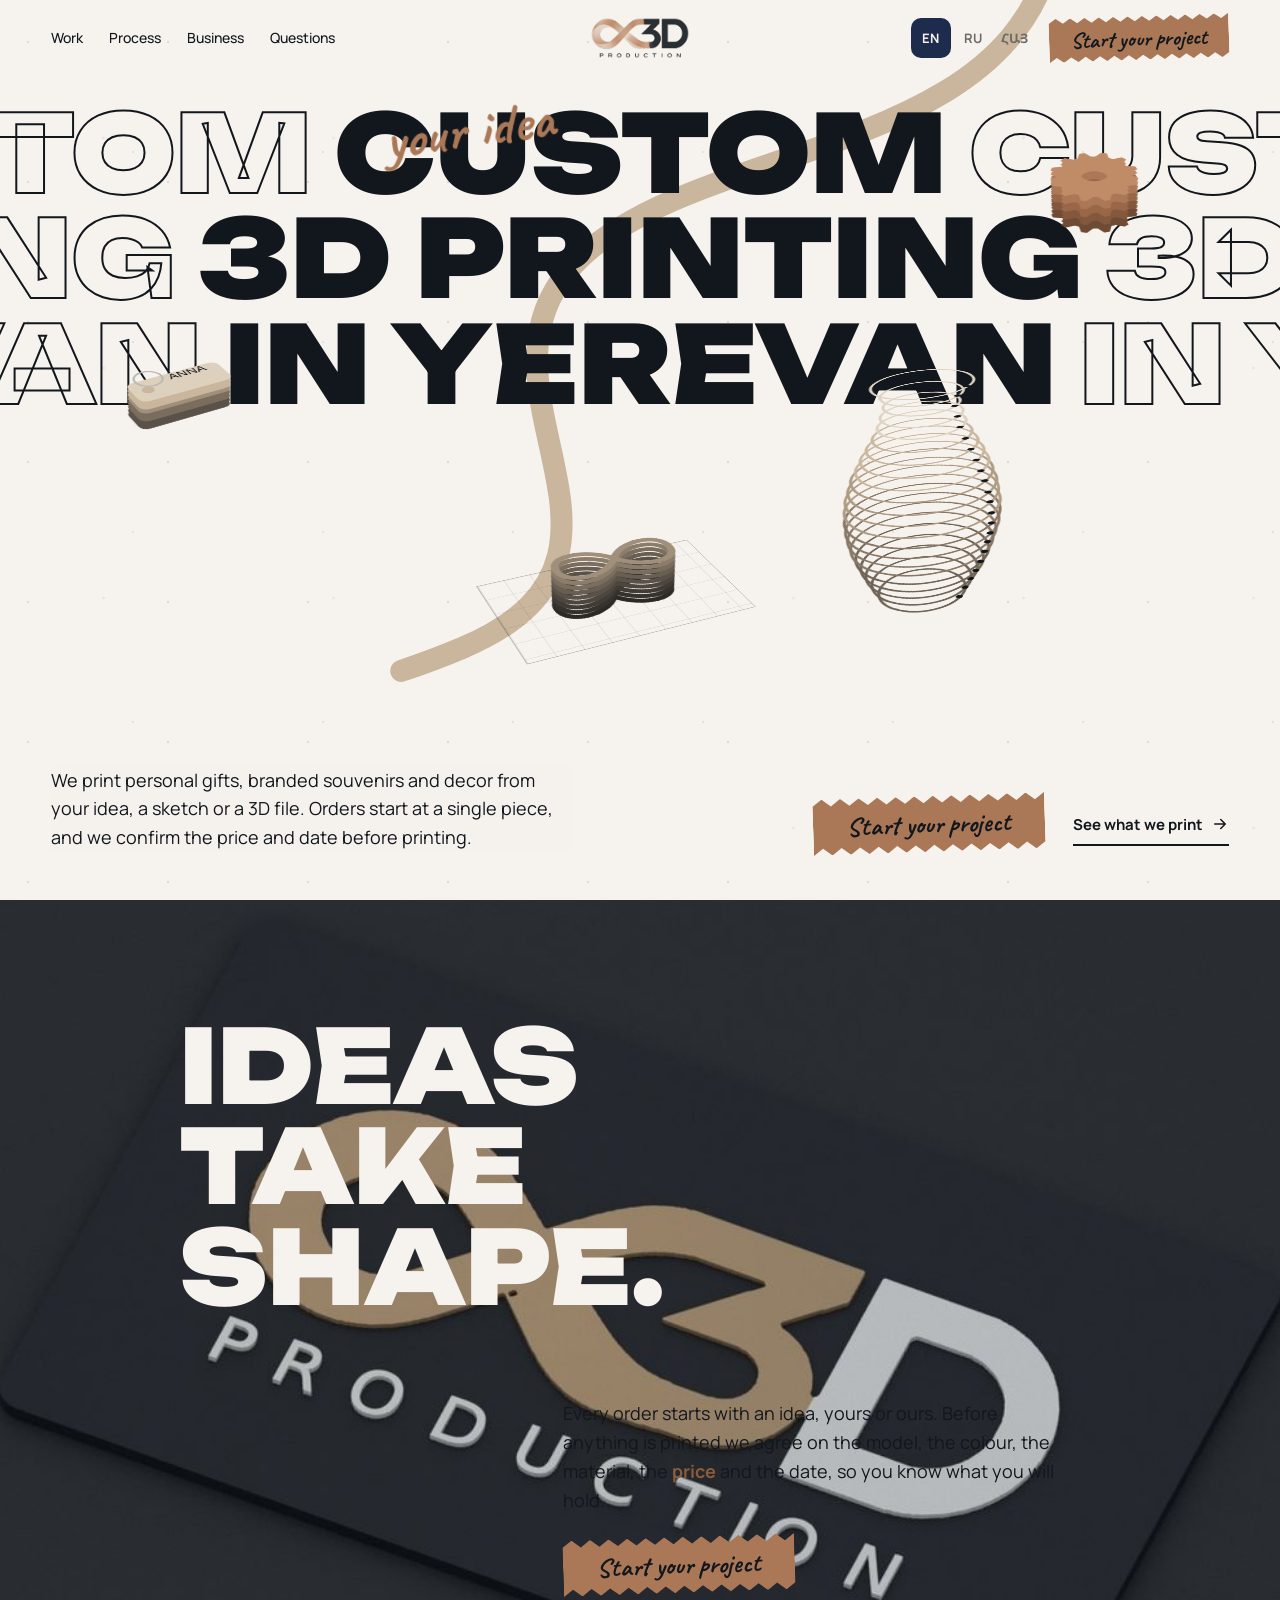
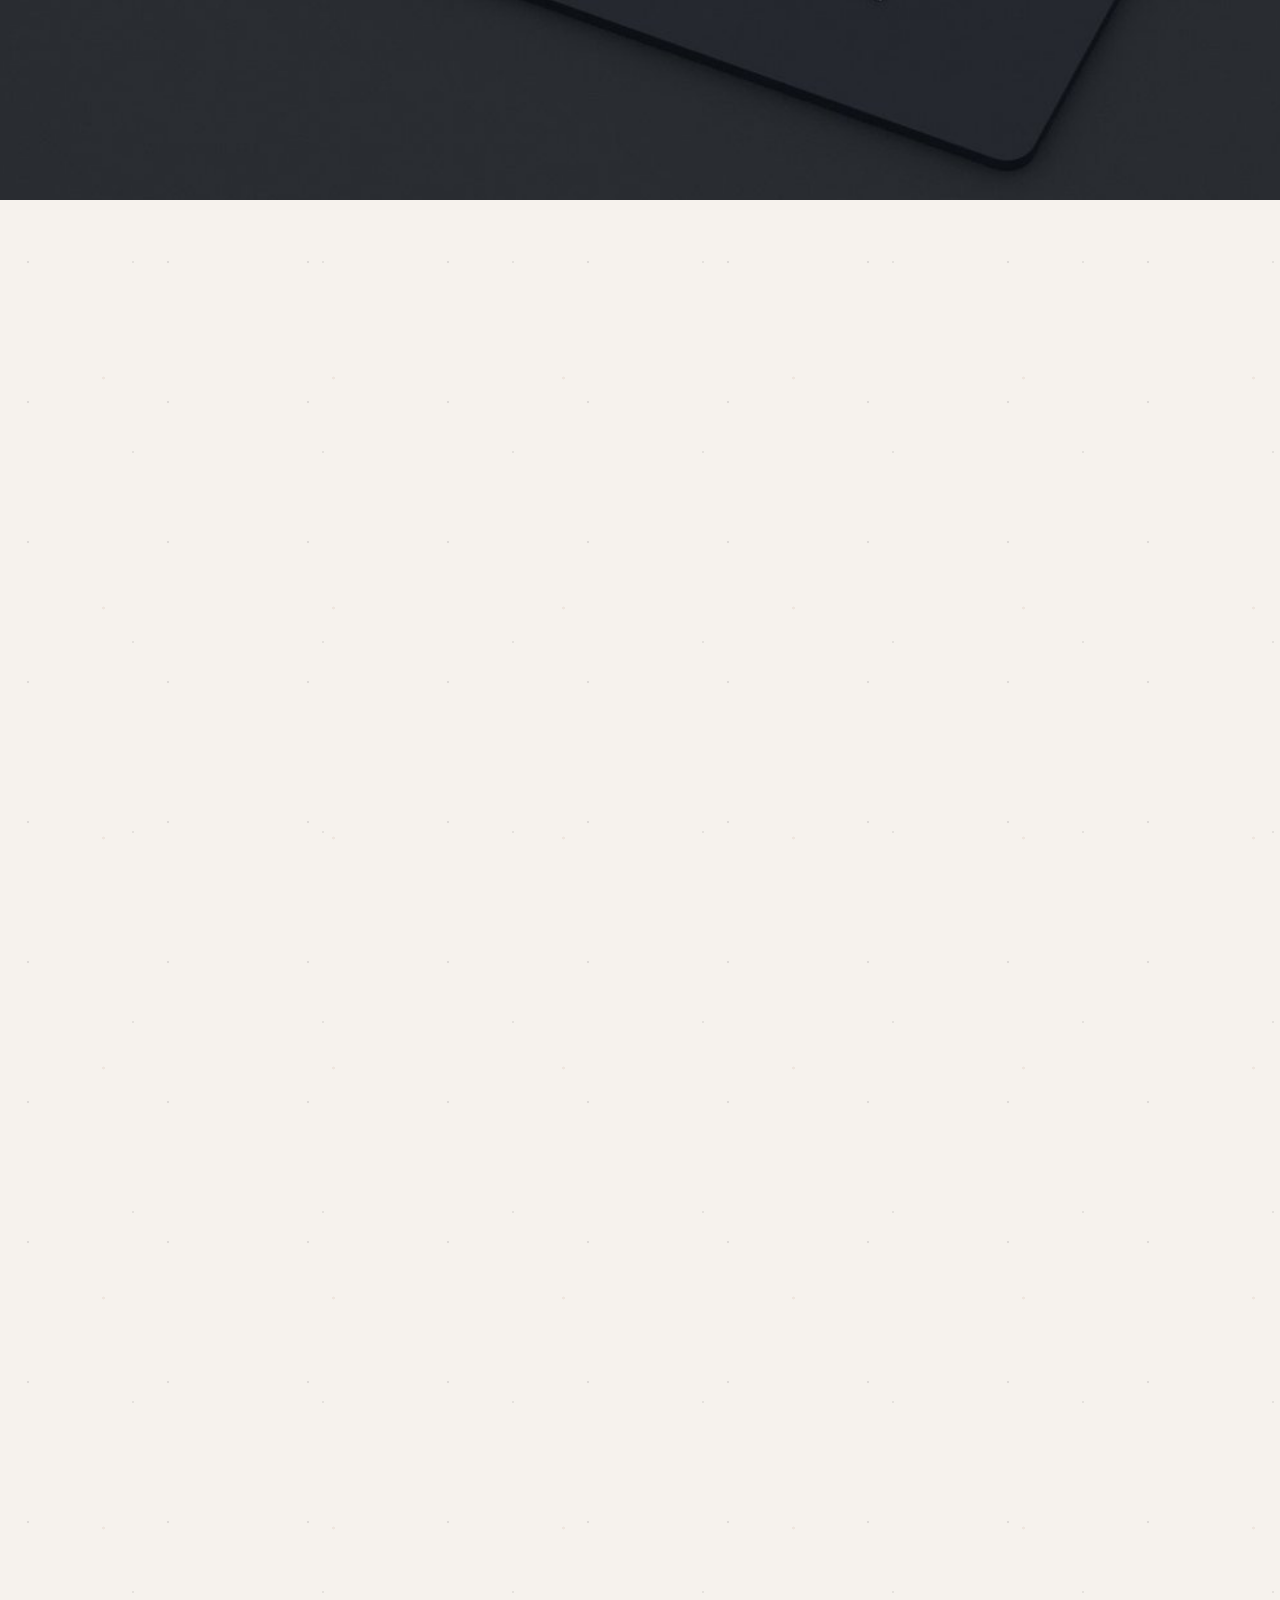
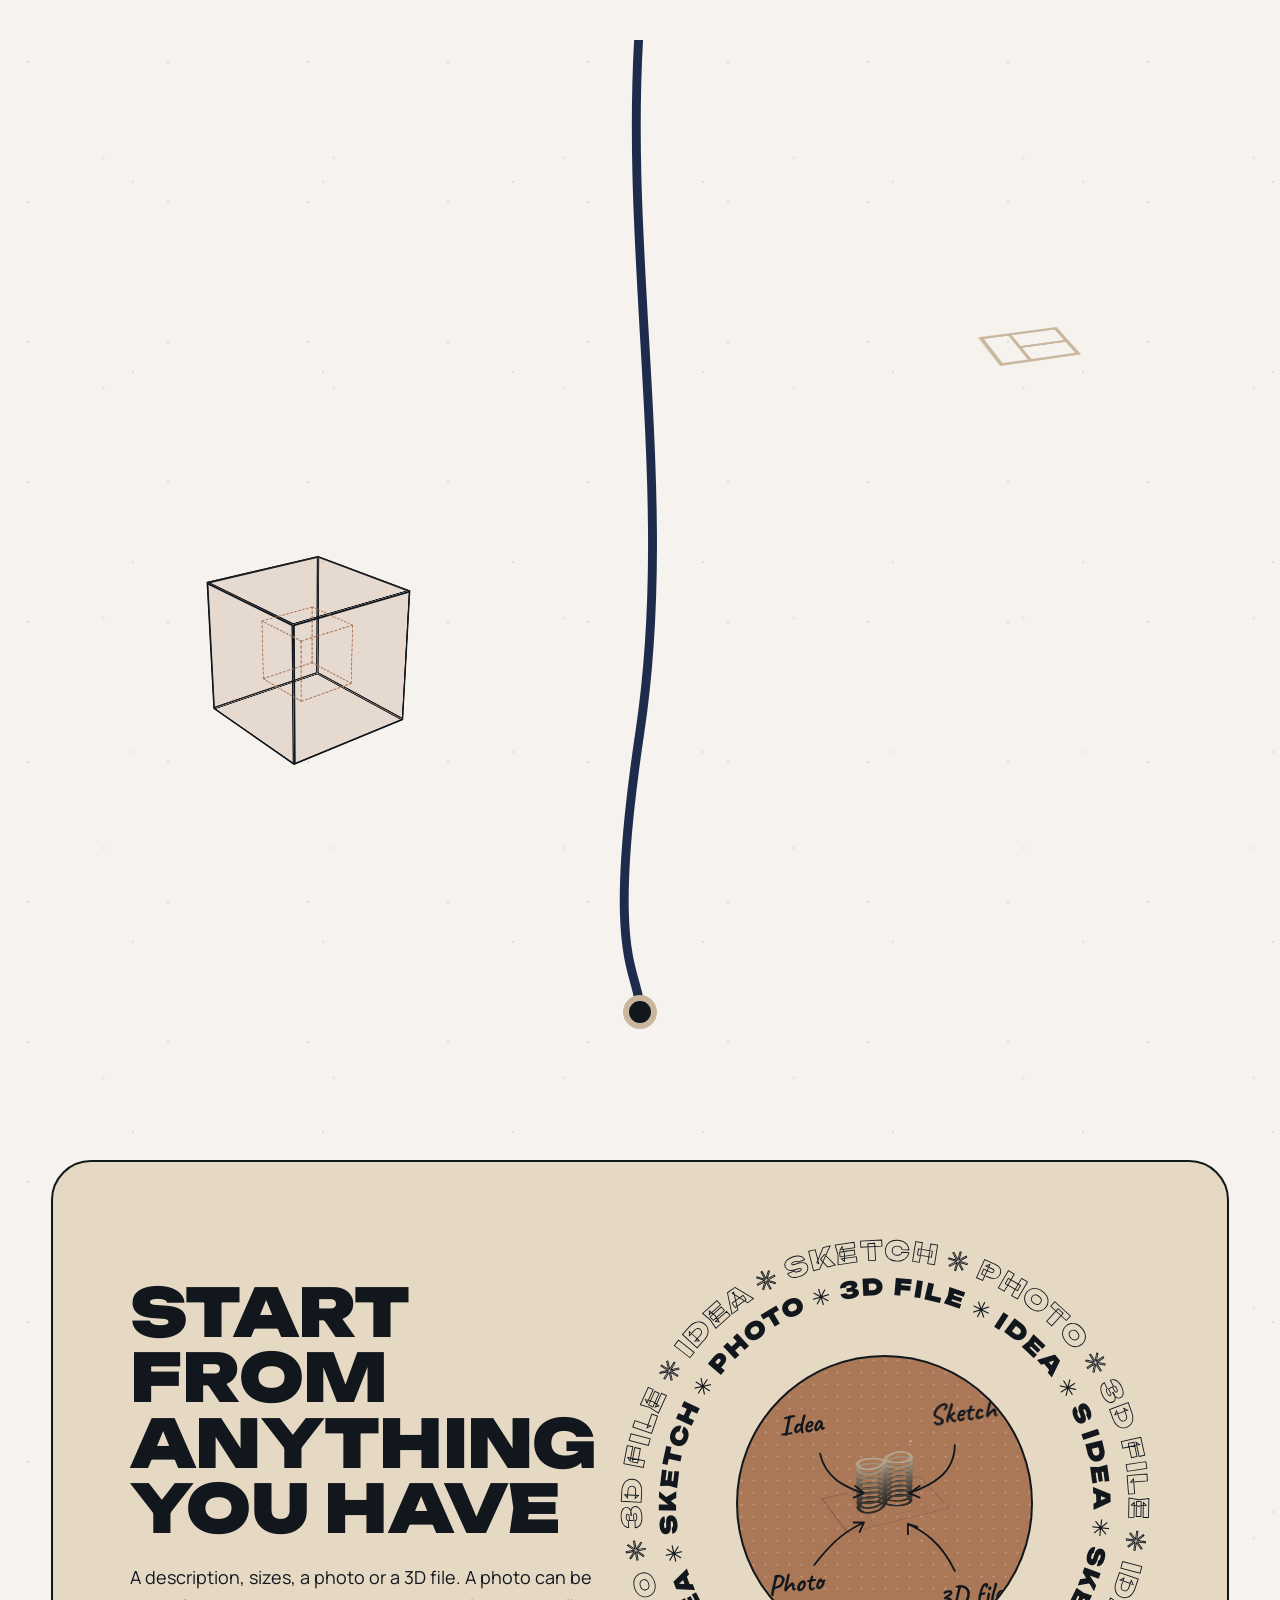
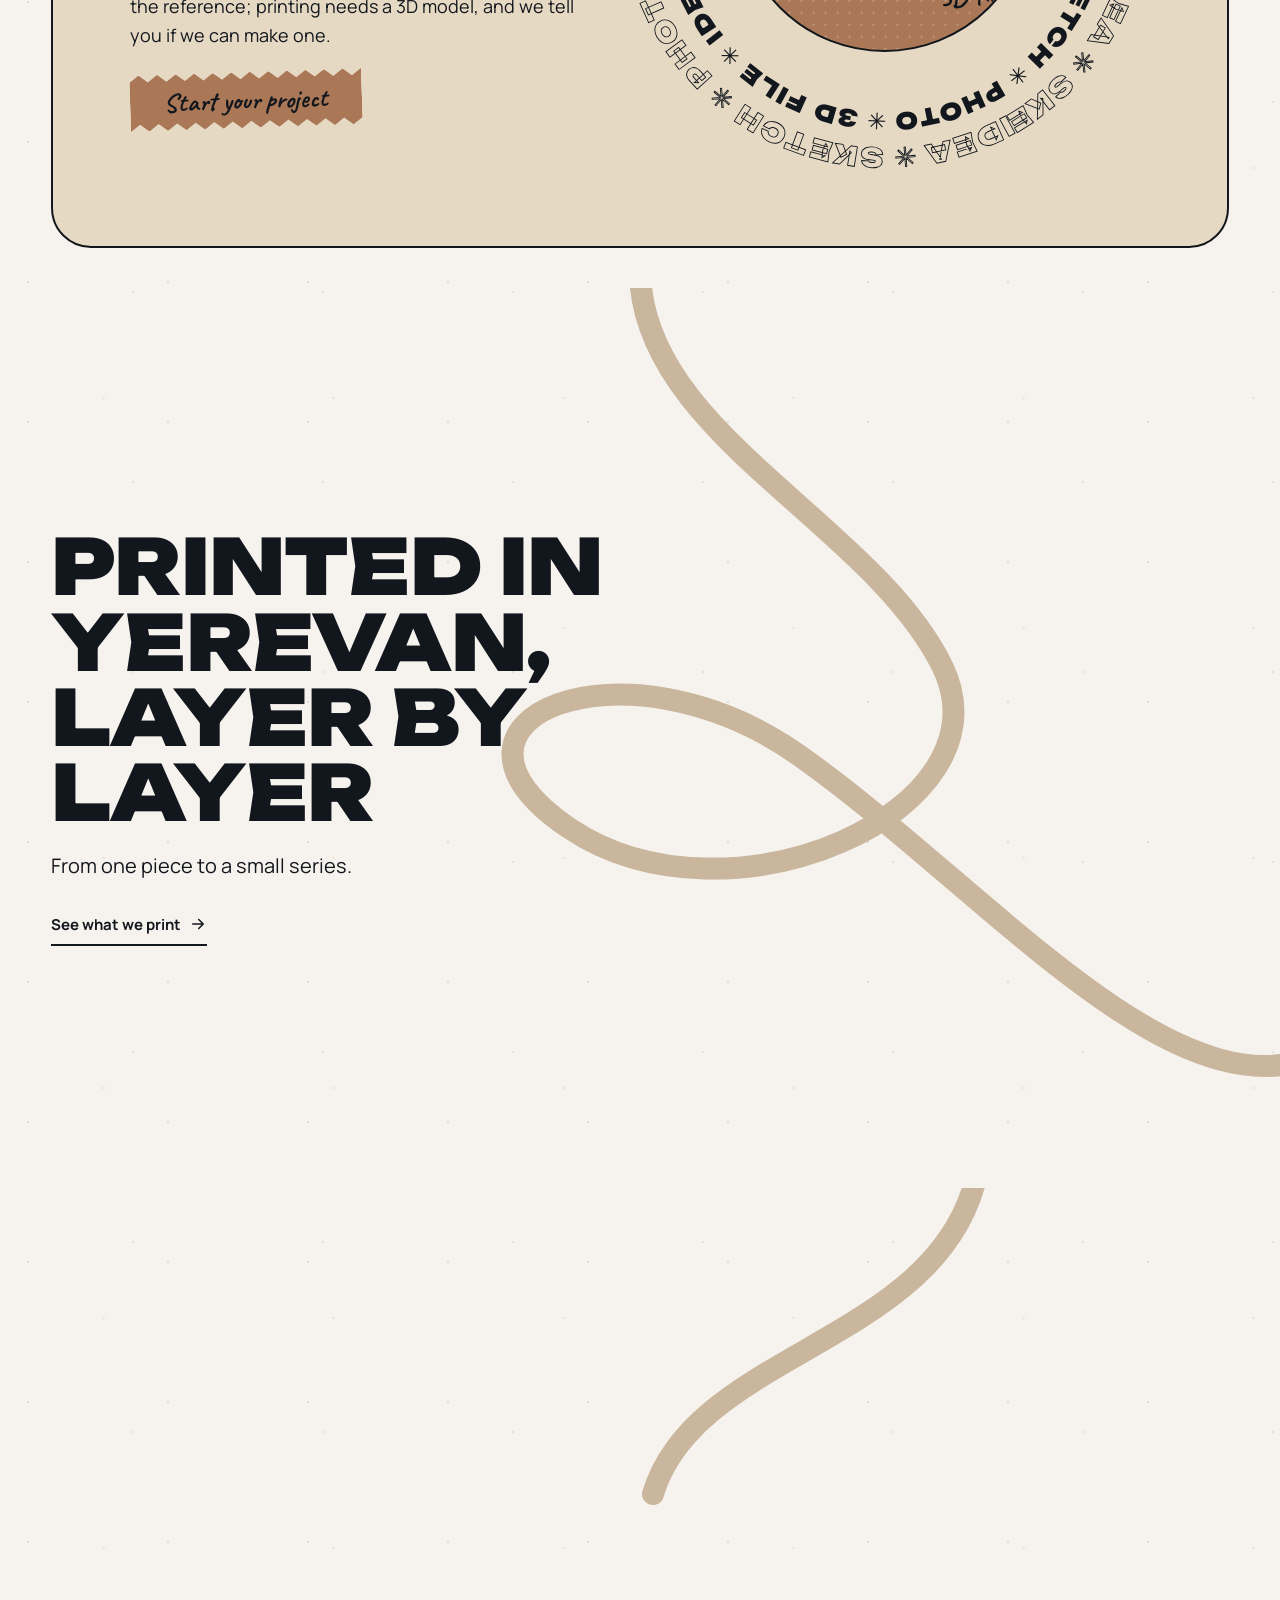
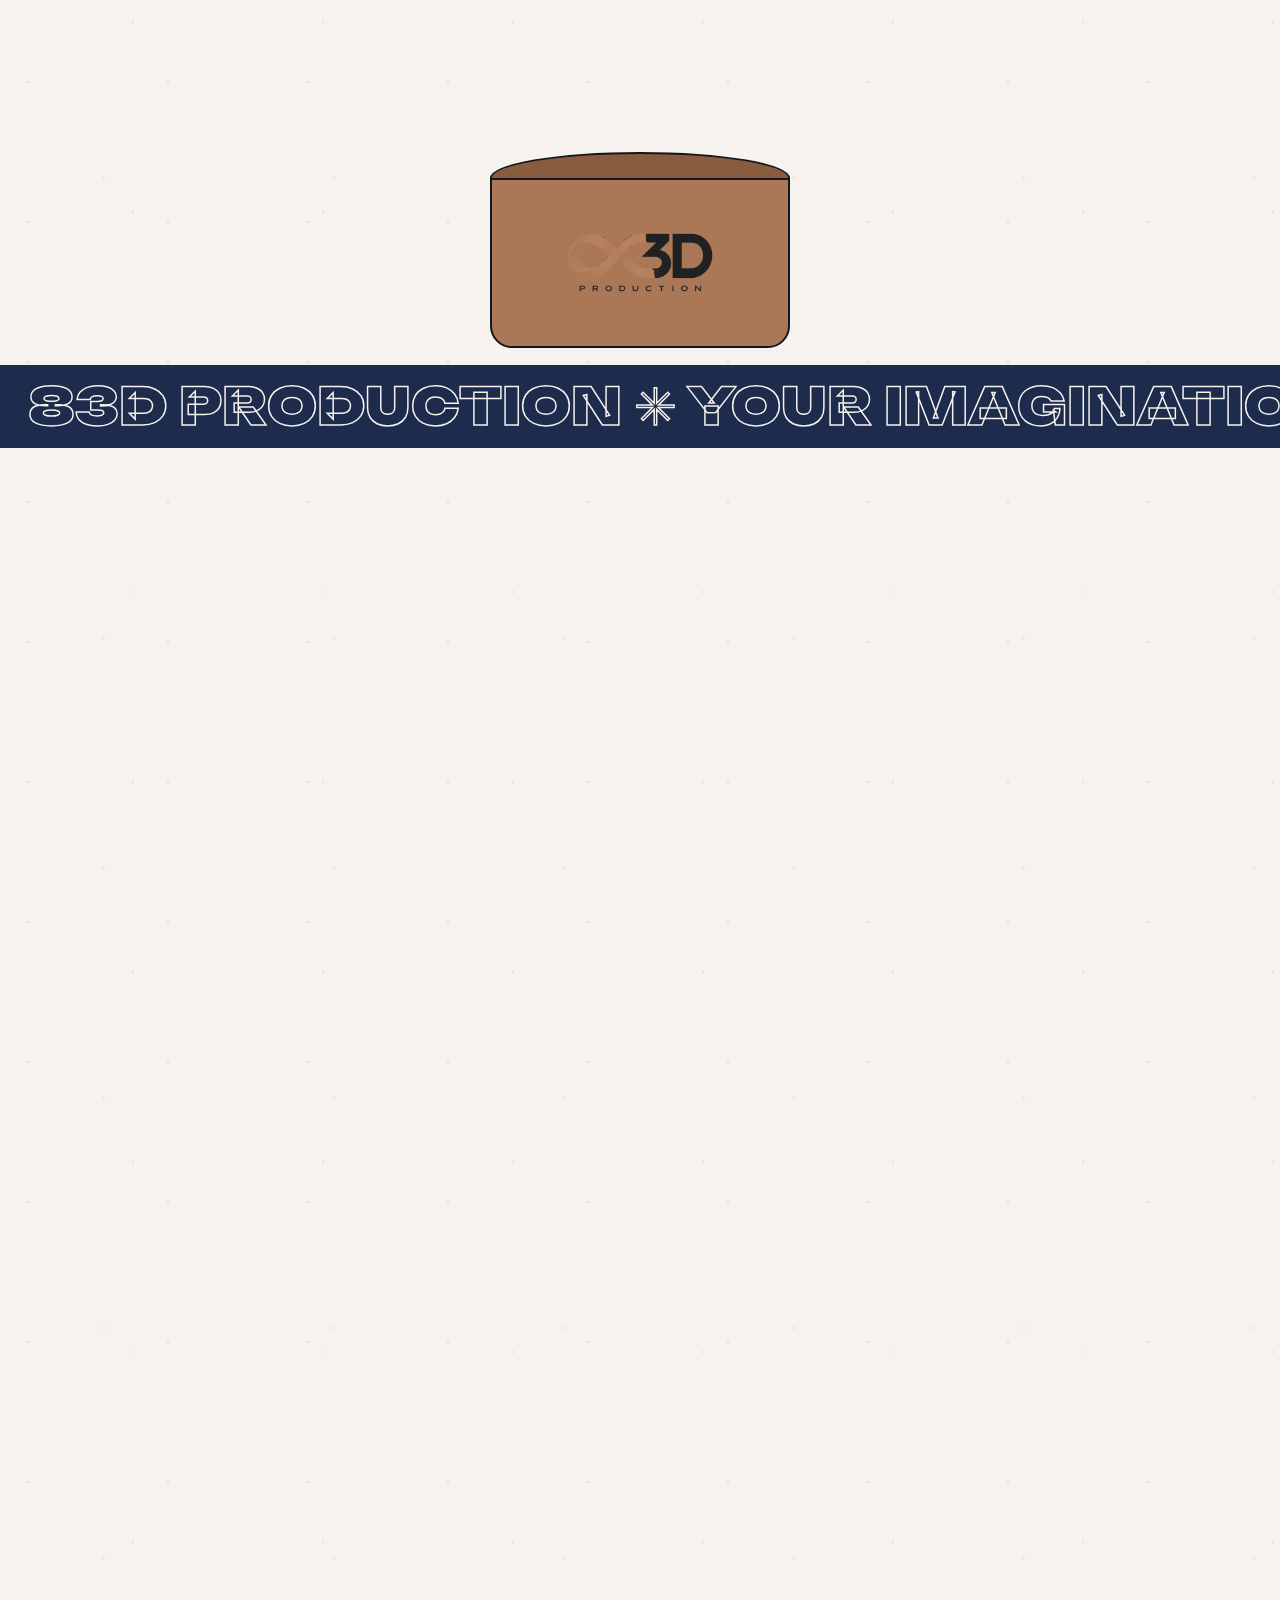
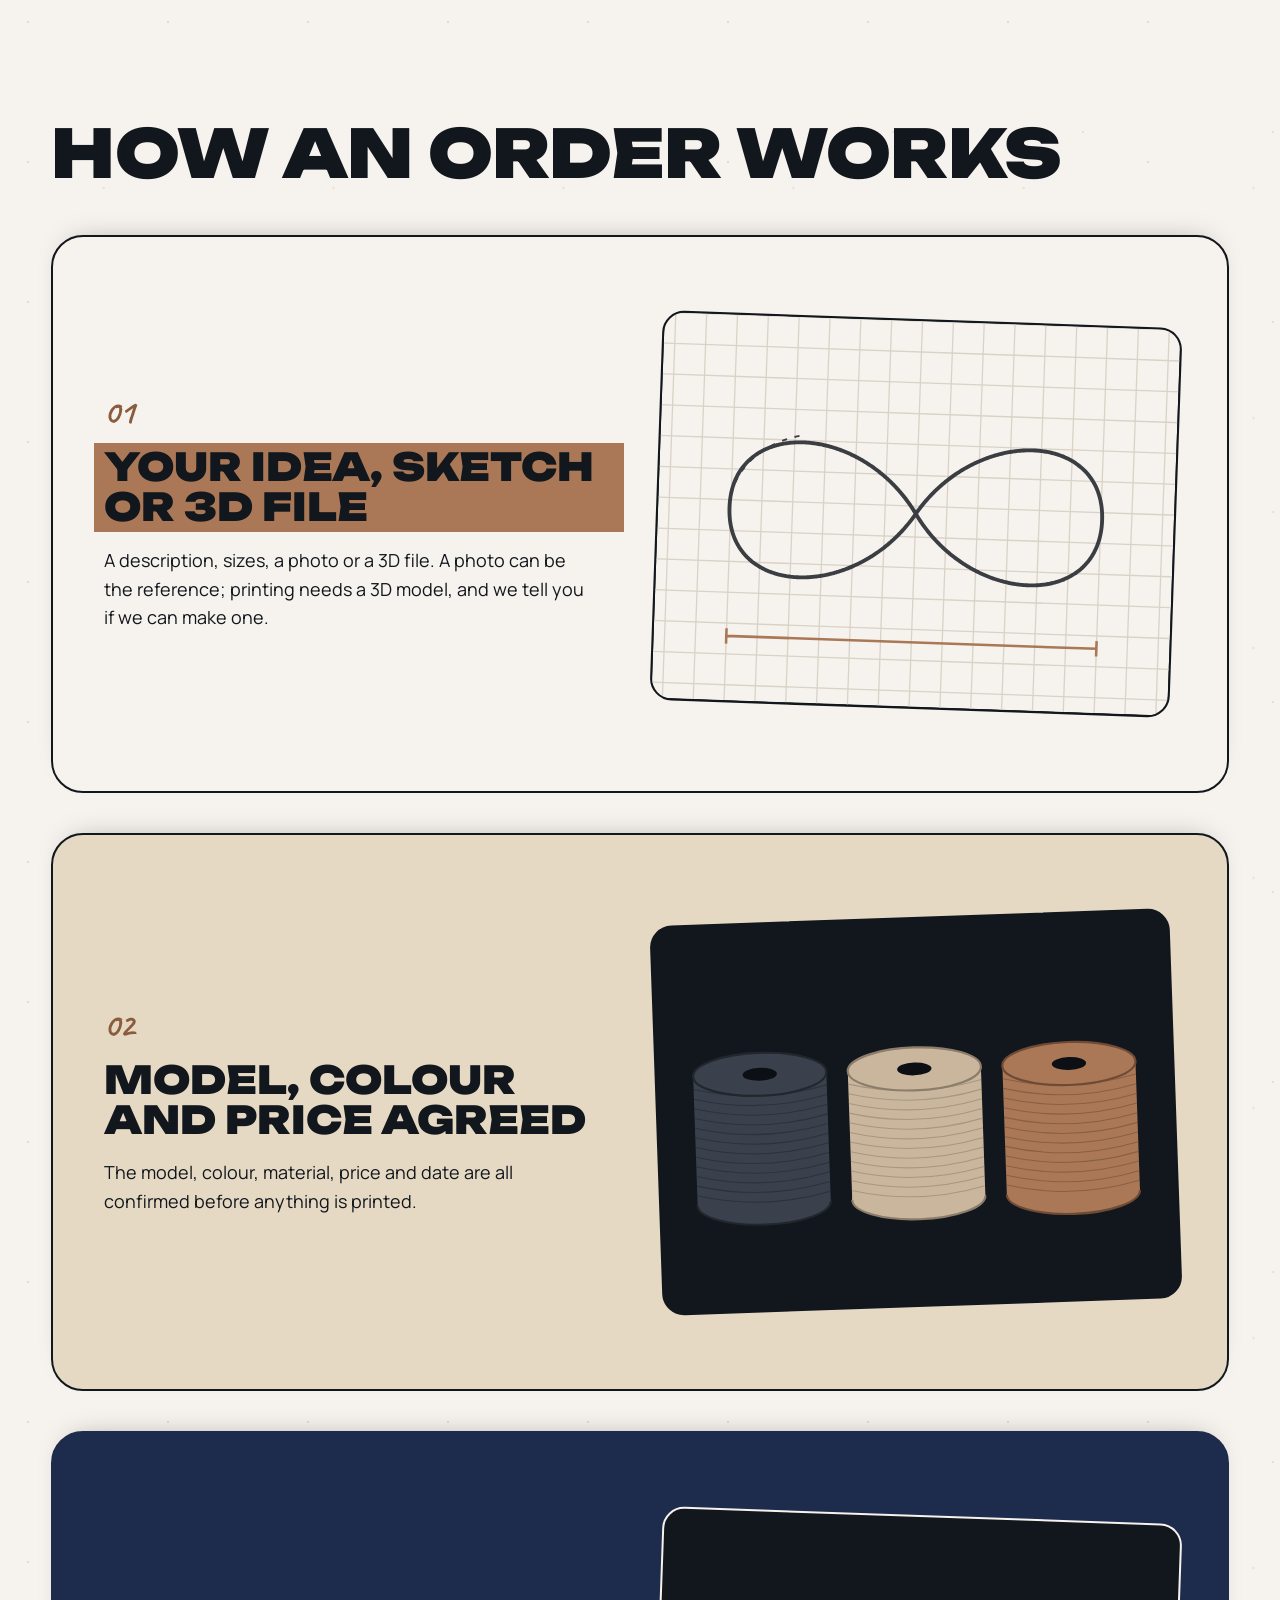
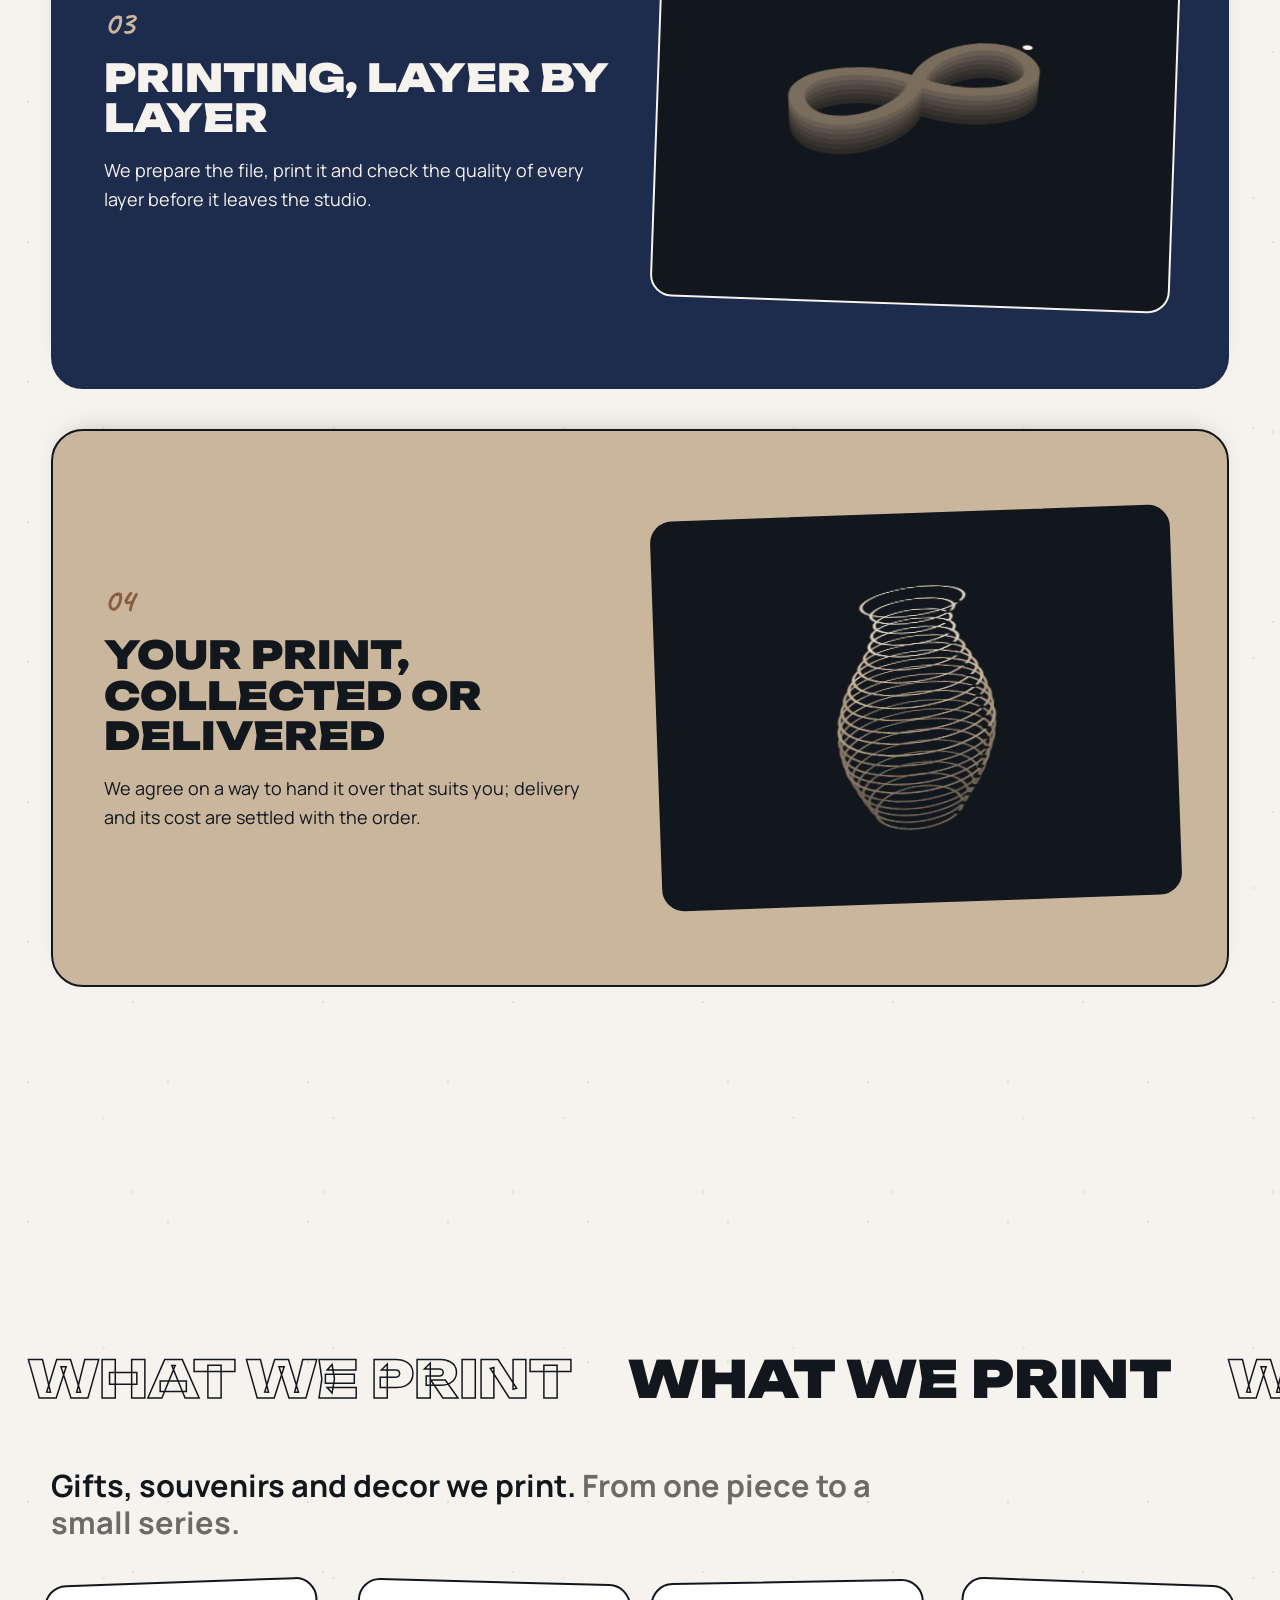
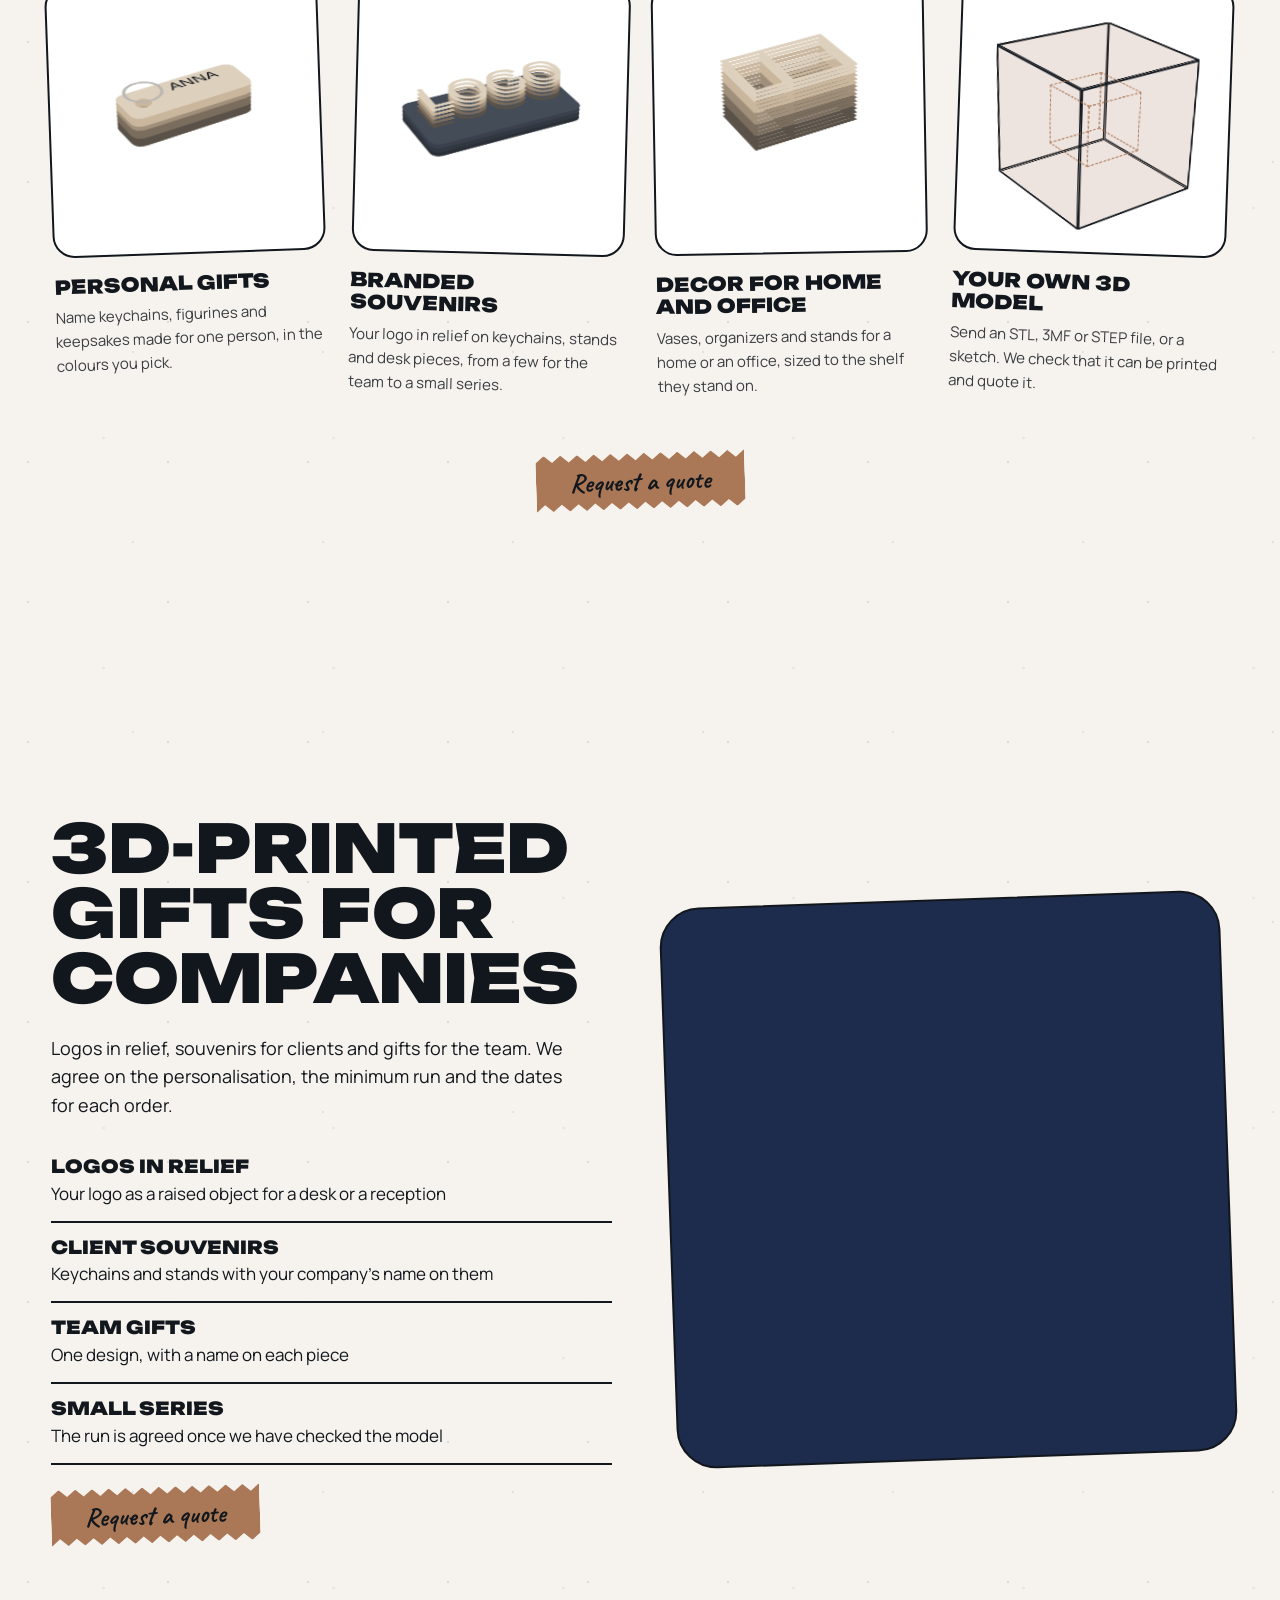
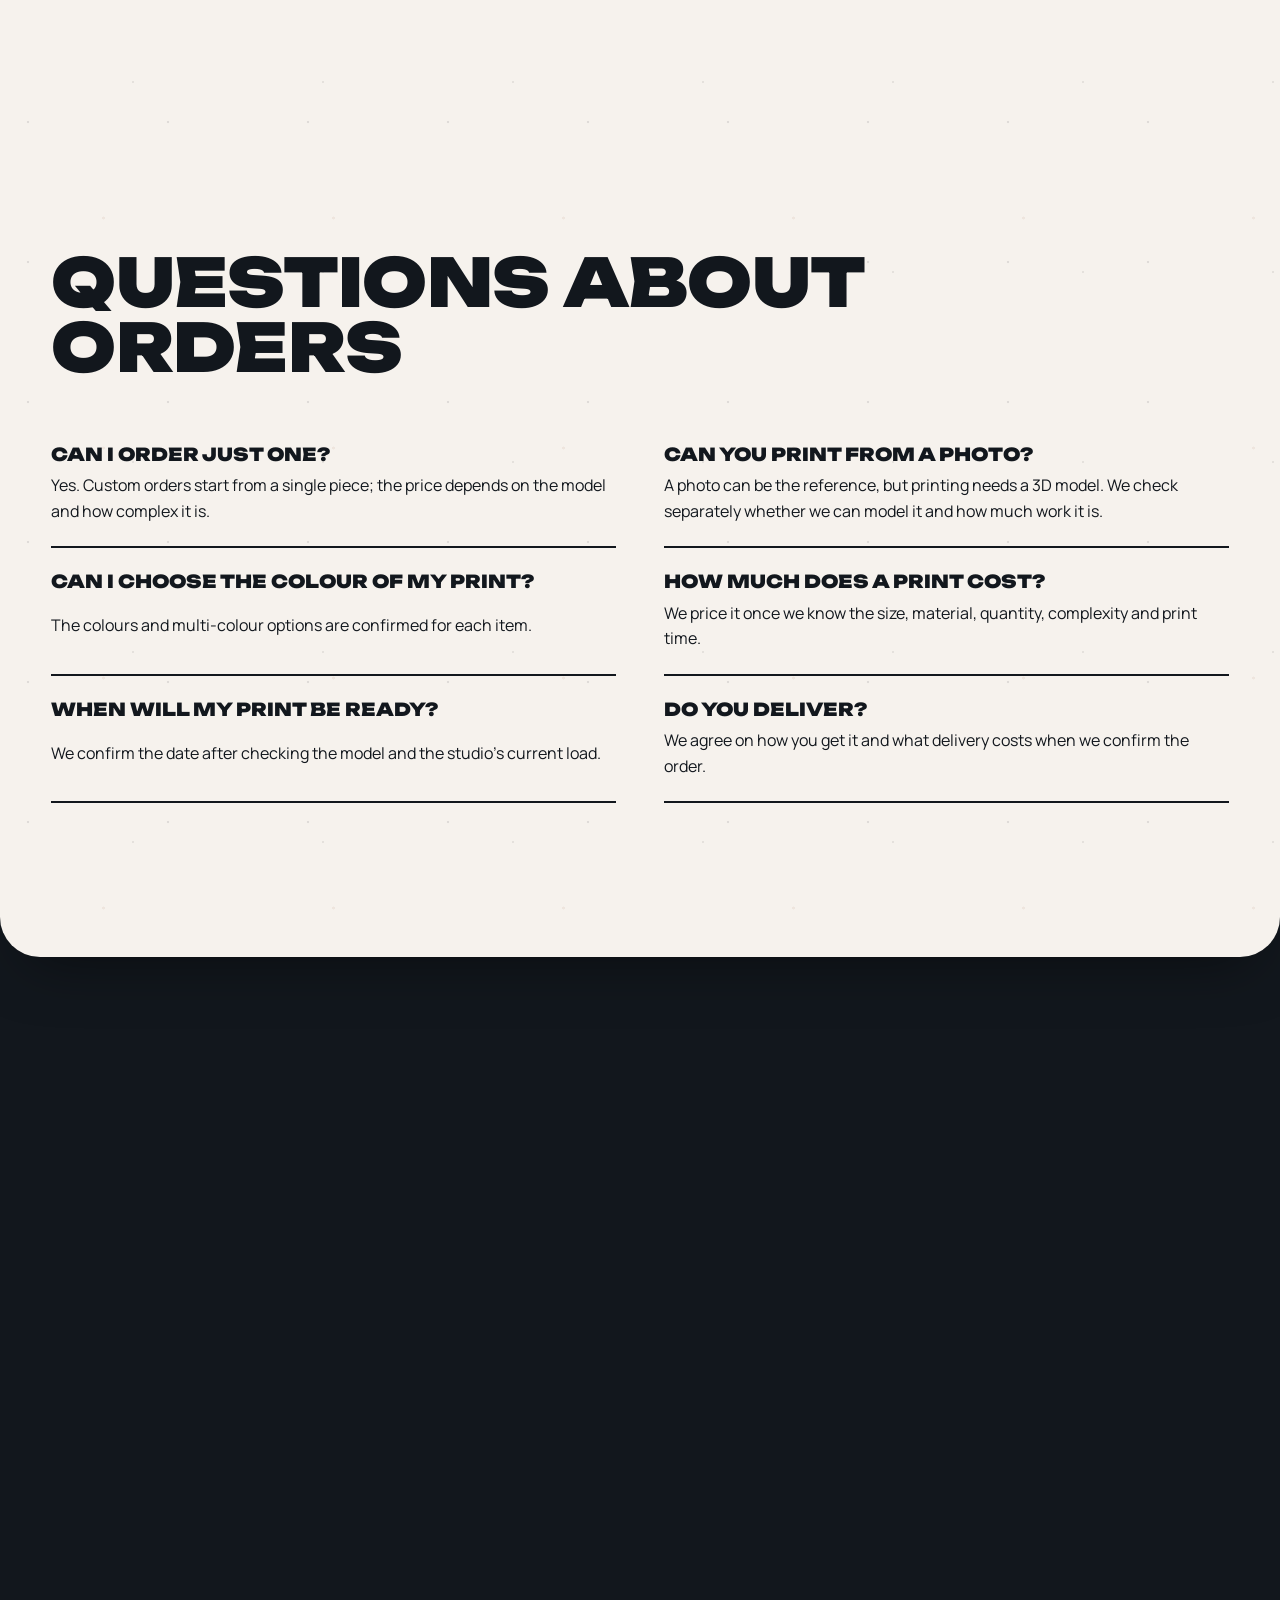
==== commit 992463c1: "fix: drop pieces into the box and end the drift line on its dot" ====
--- a/index.html
+++ b/index.html
@@ -139,8 +139,7 @@
   <section class="box" data-pin aria-hidden="true">
     <div class="pin">
       <svg class="line line--box" viewBox="0 0 1440 1000" preserveAspectRatio="none"><path pathLength="1" d="M1100 -20 C 1060 180, 760 180, 730 360 S 720 500, 720 560"/></svg>
-      <div class="box__drop"><span class="piece" style="--k: 0; --x: -34%; --r: 40deg"><svg viewBox="0 0 60 60" aria-hidden="true"><g fill="#aa7857"><rect x="8" y="8" width="44" height="44" rx="6"/></g></svg></span><span class="piece" style="--k: 1; --x: 22%; --r: -70deg"><svg viewBox="0 0 60 60" aria-hidden="true"><g fill="#c9b69d"><path d="M30 6 L36 24 L54 24 L40 35 L45 53 L30 42 L15 53 L20 35 L6 24 L24 24 Z"/></g></svg></span><span class="piece" style="--k: 2; --x: -10%; --r: 110deg"><svg viewBox="0 0 60 60" aria-hidden="true"><g fill="#12171d"><path fill-rule="evenodd" d="M30 6a24 24 0 1 0 0.1 0Z M30 20a10 10 0 1 1 -0.1 0Z"/></g></svg></span><span class="piece" style="--k: 3; --x: 30%; --r: -30deg"><svg viewBox="0 0 60 60" aria-hidden="true"><g fill="#8c7d6b"><path d="M6 46 L30 8 L54 46 Z"/></g></svg></span><span class="piece" style="--k: 4; --x: -24%; --r: 80deg"><svg viewBox="0 0 60 60" aria-hidden="true"><g fill="#aa7857"><path fill-rule="evenodd" d="M6 30 C6 16 22 16 30 30 C38 44 54 44 54 30 C54 16 38 16 30 30 C22 44 6 44 6 30 Z M18 30a5 5 0 1 0 0.1 0Z M42 30a5 5 0 1 0 0.1 0Z"/></g></svg></span><span class="piece" style="--k: 5; --x: 8%; --r: -120deg"><svg viewBox="0 0 60 60" aria-hidden="true"><g fill="#c9b69d"><rect x="10" y="14" width="40" height="32" rx="16"/></g></svg></span></div>
-      <div class="box__crate"><span class="box__back"></span><span class="box__front"><img src="assets/img/logo-ink.png" alt="" width="240" height="101"></span></div>
+      <div class="box__crate"><span class="box__back"></span><span class="box__drop"><span class="piece" style="--k: 0; --x: -28%; --r: 40deg"><svg viewBox="0 0 60 60" aria-hidden="true"><g fill="#aa7857"><rect x="8" y="8" width="44" height="44" rx="6"/></g></svg></span><span class="piece" style="--k: 1; --x: 22%; --r: -70deg"><svg viewBox="0 0 60 60" aria-hidden="true"><g fill="#c9b69d"><path d="M30 6 L36 24 L54 24 L40 35 L45 53 L30 42 L15 53 L20 35 L6 24 L24 24 Z"/></g></svg></span><span class="piece" style="--k: 2; --x: -8%; --r: 110deg"><svg viewBox="0 0 60 60" aria-hidden="true"><g fill="#12171d"><path fill-rule="evenodd" d="M30 6a24 24 0 1 0 0.1 0Z M30 20a10 10 0 1 1 -0.1 0Z"/></g></svg></span><span class="piece" style="--k: 3; --x: 30%; --r: -30deg"><svg viewBox="0 0 60 60" aria-hidden="true"><g fill="#8c7d6b"><path d="M6 46 L30 8 L54 46 Z"/></g></svg></span><span class="piece" style="--k: 4; --x: -20%; --r: 80deg"><svg viewBox="0 0 60 60" aria-hidden="true"><g fill="#aa7857"><path fill-rule="evenodd" d="M6 30 C6 16 22 16 30 30 C38 44 54 44 54 30 C54 16 38 16 30 30 C22 44 6 44 6 30 Z M18 30a5 5 0 1 0 0.1 0Z M42 30a5 5 0 1 0 0.1 0Z"/></g></svg></span><span class="piece" style="--k: 5; --x: 6%; --r: -120deg"><svg viewBox="0 0 60 60" aria-hidden="true"><g fill="#c9b69d"><rect x="10" y="14" width="40" height="32" rx="16"/></g></svg></span></span><span class="box__front"><img src="assets/img/logo-ink.png" alt="" width="240" height="101"></span></div>
       <div class="marquee marquee--band" aria-hidden="true"><div class="marquee__track"><span data-i18n="marquee">83D Production ✳ Your imagination. Our creation. ✳ </span><span data-i18n="marquee">83D Production ✳ Your imagination. Our creation. ✳ </span><span data-i18n="marquee">83D Production ✳ Your imagination. Our creation. ✳ </span><span data-i18n="marquee">83D Production ✳ Your imagination. Our creation. ✳ </span><span data-i18n="marquee">83D Production ✳ Your imagination. Our creation. ✳ </span><span data-i18n="marquee">83D Production ✳ Your imagination. Our creation. ✳ </span></div></div>
     </div>
   </section>
--- a/styles.css
+++ b/styles.css
@@ -2,6 +2,7 @@
 :root {
   --paper: #f6f2ed; --paper-2: #efe8dd; --ink: #12171d; --ink-2: #3a3d41; --muted: #6b6a66;
   --copper: #aa7857; --copper-d: #8a5c3e; --champ: #c9b69d; --champ-l: #e6d9c4;
+  --navy: #1d2b4c; --navy-l: #2c3d66;
   --display: "Unbounded", "Noto Sans Armenian", system-ui, sans-serif;
   --text: "Manrope", "Noto Sans Armenian", system-ui, sans-serif;
   --script: "Caveat", "Noto Sans Armenian", cursive;
@@ -50,9 +51,9 @@
 .lang { display: flex; gap: 2px; }
 .lang__b { display: inline-flex; align-items: center; justify-content: center; text-decoration: none; min-width: 40px; min-height: 40px; border: 0; background: none; color: var(--muted); font: 700 13px/1 var(--text); cursor: pointer; border-radius: 10px; transition: color .2s ease, background-color .2s ease; }
 .lang__b:hover { color: var(--ink); }
-.lang__b[aria-current="page"] { color: var(--ink); background: rgba(18,23,29,.07); }
-.hd__menu { display: none; width: 48px; height: 48px; border-radius: 14px; border: 2px solid var(--ink); background: var(--copper); cursor: pointer; flex-direction: column; justify-content: center; align-items: center; gap: 5px; box-shadow: 3px 3px 0 var(--ink); }
-.hd__menu span { width: 20px; height: 2.5px; background: var(--ink); border-radius: 2px; transition: transform .3s var(--ease); }
+.lang__b[aria-current="page"] { color: var(--paper); background: var(--navy); }
+.hd__menu { display: none; width: 48px; height: 48px; border-radius: 14px; border: 2px solid var(--ink); background: var(--navy); cursor: pointer; flex-direction: column; justify-content: center; align-items: center; gap: 5px; box-shadow: 3px 3px 0 var(--ink); }
+.hd__menu span { width: 20px; height: 2.5px; background: var(--paper); border-radius: 2px; transition: transform .3s var(--ease); }
 .hd__menu[aria-expanded="true"] span:first-child { transform: translateY(3.75px) rotate(45deg); }
 .hd__menu[aria-expanded="true"] span:last-child { transform: translateY(-3.75px) rotate(-45deg); }
 .sheet { position: fixed; inset: 0; z-index: 19; background: var(--champ); padding: calc(var(--hd) + 32px) var(--gut) 40px; display: flex; flex-direction: column; gap: 28px; }
@@ -69,7 +70,7 @@
   transform: rotate(-2deg); transition: transform .25s var(--ease), background-color .2s ease;
 }
 .zbtn span { transform: translateY(1px); }
-.zbtn:hover { transform: rotate(0deg) scale(1.04); background: var(--champ); }
+.zbtn:hover { transform: rotate(0deg) scale(1.04); background: var(--navy); color: var(--paper); }
 .zbtn:active { transform: rotate(0deg) scale(.97); }
 .zbtn--sm { min-height: 44px; padding: 4px 22px; font-size: 22px; --zz: 5px; }
 .zbtn--lg { min-height: 72px; padding: 8px 48px; font-size: 34px; }
@@ -150,9 +151,10 @@
 /* 3. drift */
 .drift { height: 120vh; padding: 0; }
 .line--drift path { stroke-width: 18; }
-html.js .line--drift path { --draw: clamp(0, (var(--p, .5) - .1) * 1.7, 1); }
-.line__dot { position: absolute; left: 50%; top: 86%; width: 34px; height: 34px; margin: -17px; border-radius: 50%; background: var(--ink); border: 6px solid var(--champ); z-index: 1;
-  scale: clamp(0, (var(--p, 1) - .58) * 6, 1); }
+html.js .drift { --draw: clamp(0, (var(--p, .5) - .08) * 2.4, 1); }
+html.js .line--drift path { --draw: inherit; }
+.line__dot { position: absolute; left: 50%; top: 90%; width: 34px; height: 34px; margin: -17px; border-radius: 50%; background: var(--ink); border: 6px solid var(--champ); z-index: 1;
+  scale: clamp(0, (var(--draw, 1) - .9) * 10, 1); }
 .f--plate { left: 10%; top: 12%; --spd: -0.6; --rot: -16deg; width: clamp(150px, 18vw, 270px); }
 .f--org { right: 12%; top: 8%; --spd: 0.35; --rot: 14deg; }
 .f--cube { left: 18%; top: 60%; --spd: -0.25; --rot: 0deg; width: clamp(110px, 12vw, 180px); }
@@ -192,20 +194,22 @@
 /* 6. box */
 .box { position: relative; height: 220vh; }
 .box .pin { display: flex; flex-direction: column; justify-content: flex-end; }
-.box__drop { position: absolute; left: 50%; top: 0; width: 0; height: 100%; z-index: 2; }
-.piece { position: absolute; left: var(--x); top: 0; width: 60px; height: 60px; margin-left: -30px;
+.box__drop { position: absolute; left: 50%; top: 0; width: 100%; height: 0; margin-left: -50%; z-index: 1; }
+.piece { position: absolute; left: calc(50% + var(--x)); top: -4px; width: 60px; height: 60px; margin-left: -30px;
   --f: clamp(0, var(--q, 1) * 1.8 - var(--k) * .13, 1);
-  transform: translateY(calc(-14vh + var(--f) * 68vh)) rotate(calc(var(--f) * var(--r))); opacity: clamp(0, var(--f) * 8, 1); }
+  transform: translateY(calc(-78vh + var(--f) * var(--f) * (78vh + 56px))) rotate(calc(var(--f) * var(--r)));
+  opacity: clamp(0, var(--f) * 8, 1); }
 .box__crate { position: absolute; z-index: 3; left: 50%; bottom: 140px; width: 300px; height: 170px; margin-left: -150px; }
-.box__back { position: absolute; left: 0; right: 0; top: -26px; height: 52px; background: var(--copper-d); border: 2px solid var(--ink); border-radius: 50% / 50%; }
-.box__front { position: absolute; inset: 0; background: var(--copper); border: 2px solid var(--ink); border-radius: 0 0 22px 22px; display: grid; place-items: center; }
+.box__back { z-index: 0; position: absolute; left: 0; right: 0; top: -26px; height: 52px; background: var(--copper-d); border: 2px solid var(--ink); border-radius: 50% / 50%; }
+.box__front { position: absolute; inset: 0; z-index: 2; background: var(--copper); border: 2px solid var(--ink); border-radius: 0 0 22px 22px; display: grid; place-items: center; }
 .box__front img { width: 150px; height: auto; }
 .marquee { overflow: hidden; border-block: 2px solid var(--ink); background: var(--paper); position: relative; z-index: 4; }
 .marquee__track { display: flex; width: max-content; animation: marquee 30s linear infinite; }
 .marquee span { padding: 14px 28px; white-space: nowrap; font: 900 clamp(28px, 4vw, 56px)/1 var(--display); text-transform: uppercase; }
 .marquee span:nth-child(odd) { color: transparent; -webkit-text-stroke: 1.5px var(--ink); }
 @keyframes marquee { to { transform: translateX(-50%); } }
-.marquee--band { margin-bottom: 40px; }
+.marquee--band { margin-bottom: 40px; background: var(--navy); border-color: var(--navy); color: var(--paper); }
+.marquee--band span:nth-child(odd) { -webkit-text-stroke-color: var(--paper); }
 .marquee--type { border: 0; background: none; margin: 0 calc(-1 * var(--gut)) 48px; }
 
 /* 7. stacking steps */
@@ -215,7 +219,11 @@
 .stack__card { position: sticky; top: calc(var(--hd) + 20px + var(--i) * 26px); display: grid; grid-template-columns: minmax(0, 1fr) minmax(0, 1fr); gap: 32px; align-items: center;
   min-height: 62vh; padding: clamp(24px, 4vw, 56px); background: var(--paper); border: 2px solid var(--ink); border-radius: 32px; box-shadow: 0 -10px 30px -20px rgba(0,0,0,.4); }
 .stack__card:nth-child(2) { background: var(--champ-l); }
-.stack__card:nth-child(3) { background: #f1e2d4; }
+.stack__card:nth-child(3) { background: var(--navy); color: var(--paper); border-color: var(--navy); }
+.stack__card:nth-child(3) .stack__n { color: var(--champ); }
+.stack__card:nth-child(3) h3 { color: var(--paper); }
+.stack__card:nth-child(3).is-on h3 { color: var(--ink); }
+.stack__card:nth-child(3) .stack__vis { border-color: var(--paper); }
 .stack__card:nth-child(4) { background: var(--champ); }
 .stack__text { display: grid; gap: 14px; align-content: start; }
 .stack__n { font: 700 34px/1 var(--script); color: var(--copper-d); }
@@ -248,7 +256,7 @@
 .biz__rows { list-style: none; margin: 0; padding: 0; width: 100%; }
 .biz__rows li { display: grid; gap: 2px; padding: 14px 0; border-bottom: 2px solid var(--ink); }
 .biz__rows strong { font: 900 18px/1.2 var(--display); text-transform: uppercase; }
-.biz__vis { position: relative; aspect-ratio: 1; border-radius: 40px; border: 2px solid var(--ink); background: var(--champ-l); transform: rotate(-2deg); }
+.biz__vis { position: relative; aspect-ratio: 1; border-radius: 40px; border: 2px solid var(--ink); background: var(--navy); transform: rotate(-2deg); }
 
 /* 10. questions */
 .faq > .big { margin-bottom: 40px; }
@@ -265,7 +273,7 @@
 .ft__line { font-size: 18px; max-width: 52ch; }
 .ft__big { display: grid; gap: 0; width: 100%; border-top: 2px solid var(--ink); padding-top: 20px; }
 .ft__big a { font: 900 clamp(32px, 5.4vw, 84px)/1.02 var(--display); text-transform: uppercase; text-decoration: none; color: transparent; -webkit-text-stroke: 2px var(--ink); transition: color .25s ease; width: max-content; max-width: 100%; }
-.ft__big a:hover, .ft__big a:focus-visible { color: var(--ink); }
+.ft__big a:hover, .ft__big a:focus-visible { color: var(--navy); -webkit-text-stroke-color: var(--navy); }
 .ft__row { display: flex; flex-wrap: wrap; justify-content: space-between; align-items: center; gap: 24px; width: 100%; }
 .ft__logo { height: 54px; width: auto; filter: brightness(0) saturate(100%); }
 .ft__contact { list-style: none; margin: 0; padding: 0; display: flex; flex-wrap: wrap; gap: 8px 28px; font-weight: 700; }
@@ -310,3 +318,8 @@
   .line path { stroke-dashoffset: 0 !important; }
   .words .wd, .big--fill .wd { opacity: 1 !important; color: var(--ink) !important; }
 }
+.line--drift path { stroke: var(--navy); stroke-width: 10; vector-effect: none; }
+@media (max-width: 639px) {
+  .line path { stroke-width: 14; }
+  .line--drift path { stroke-width: 30; }
+}
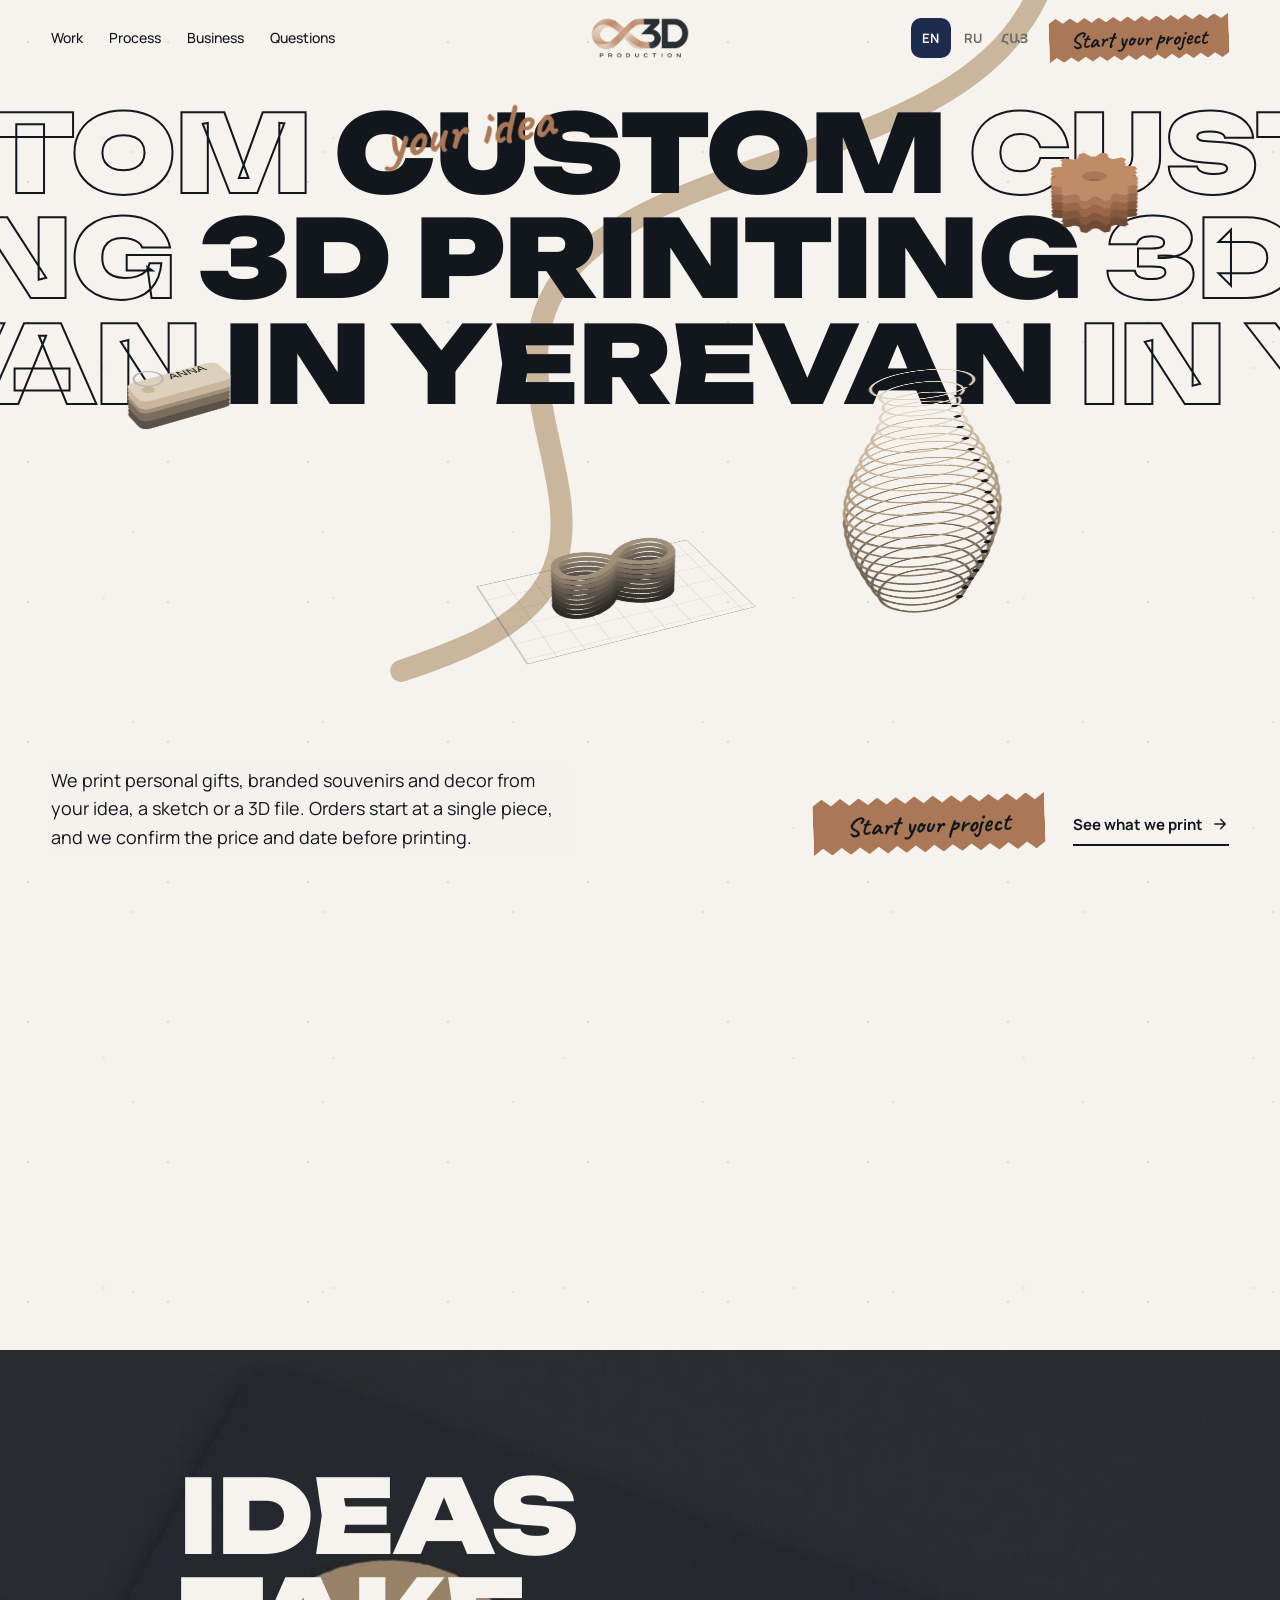
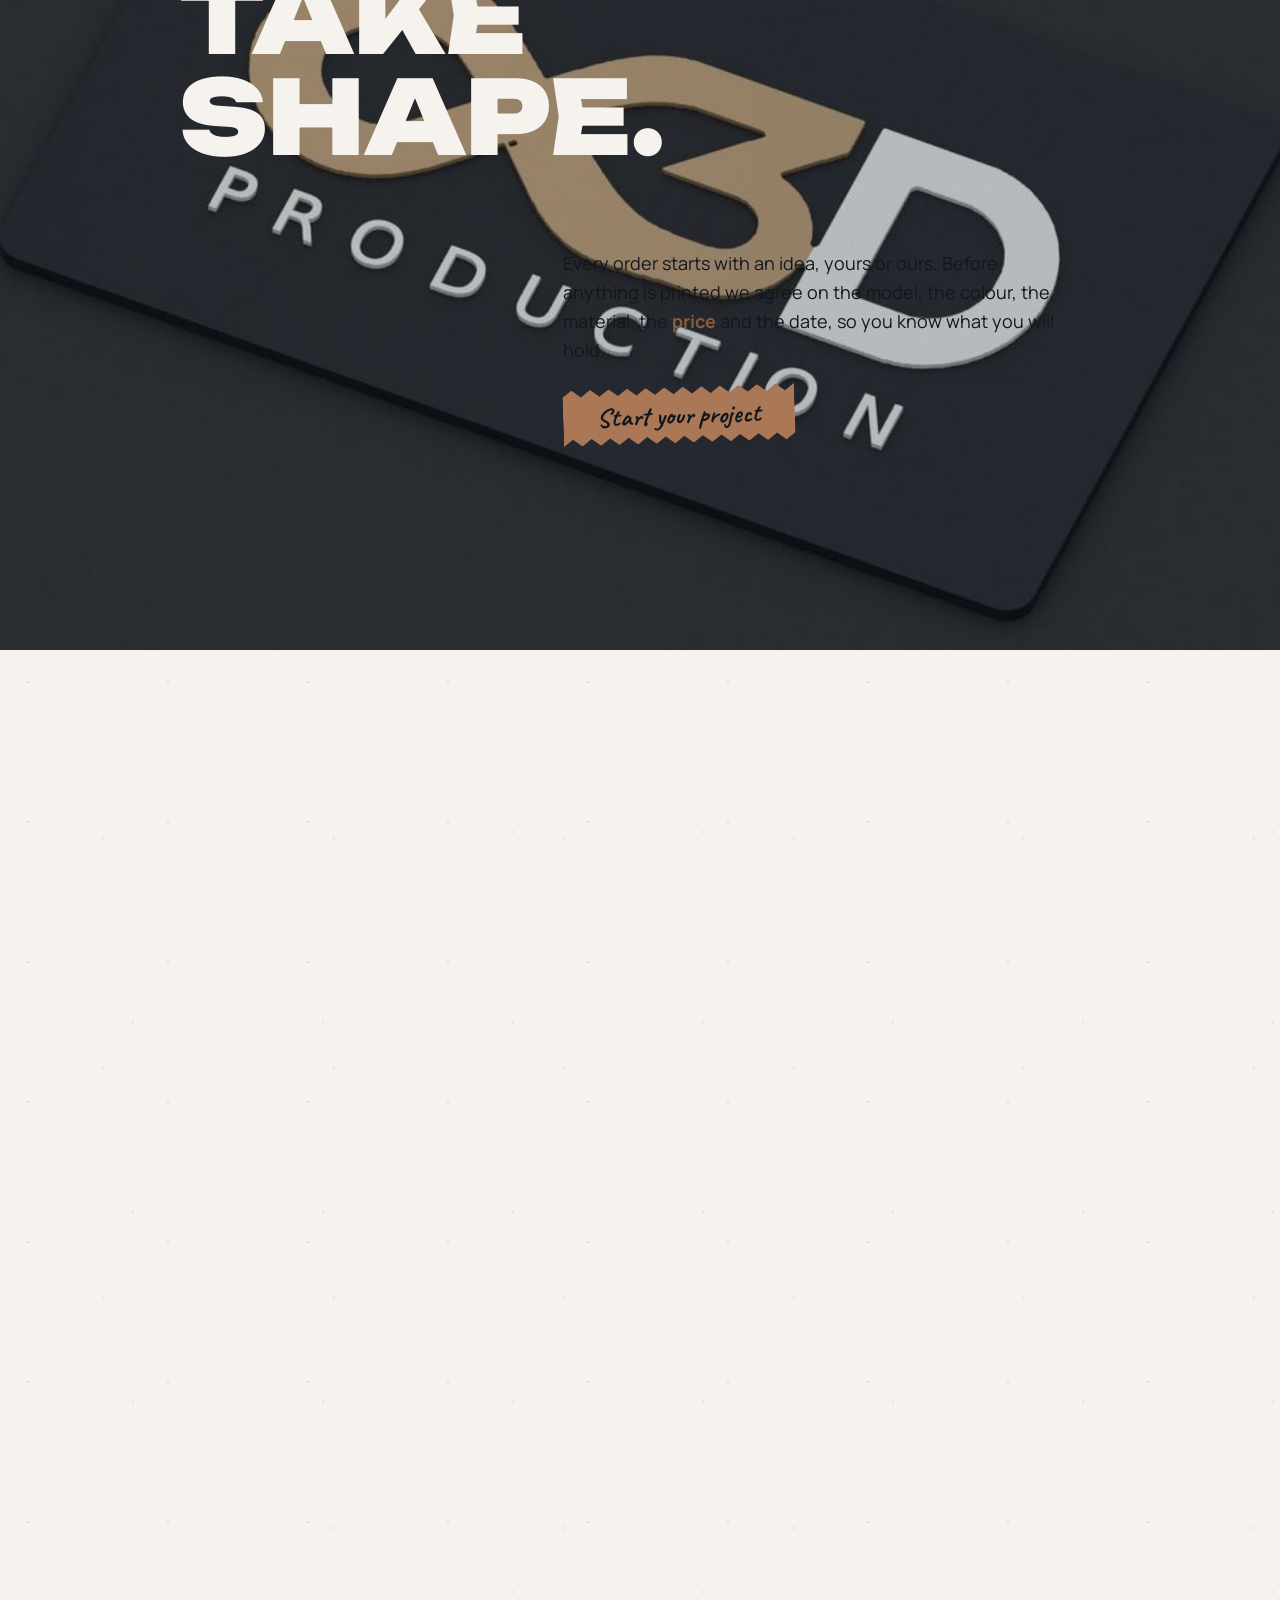
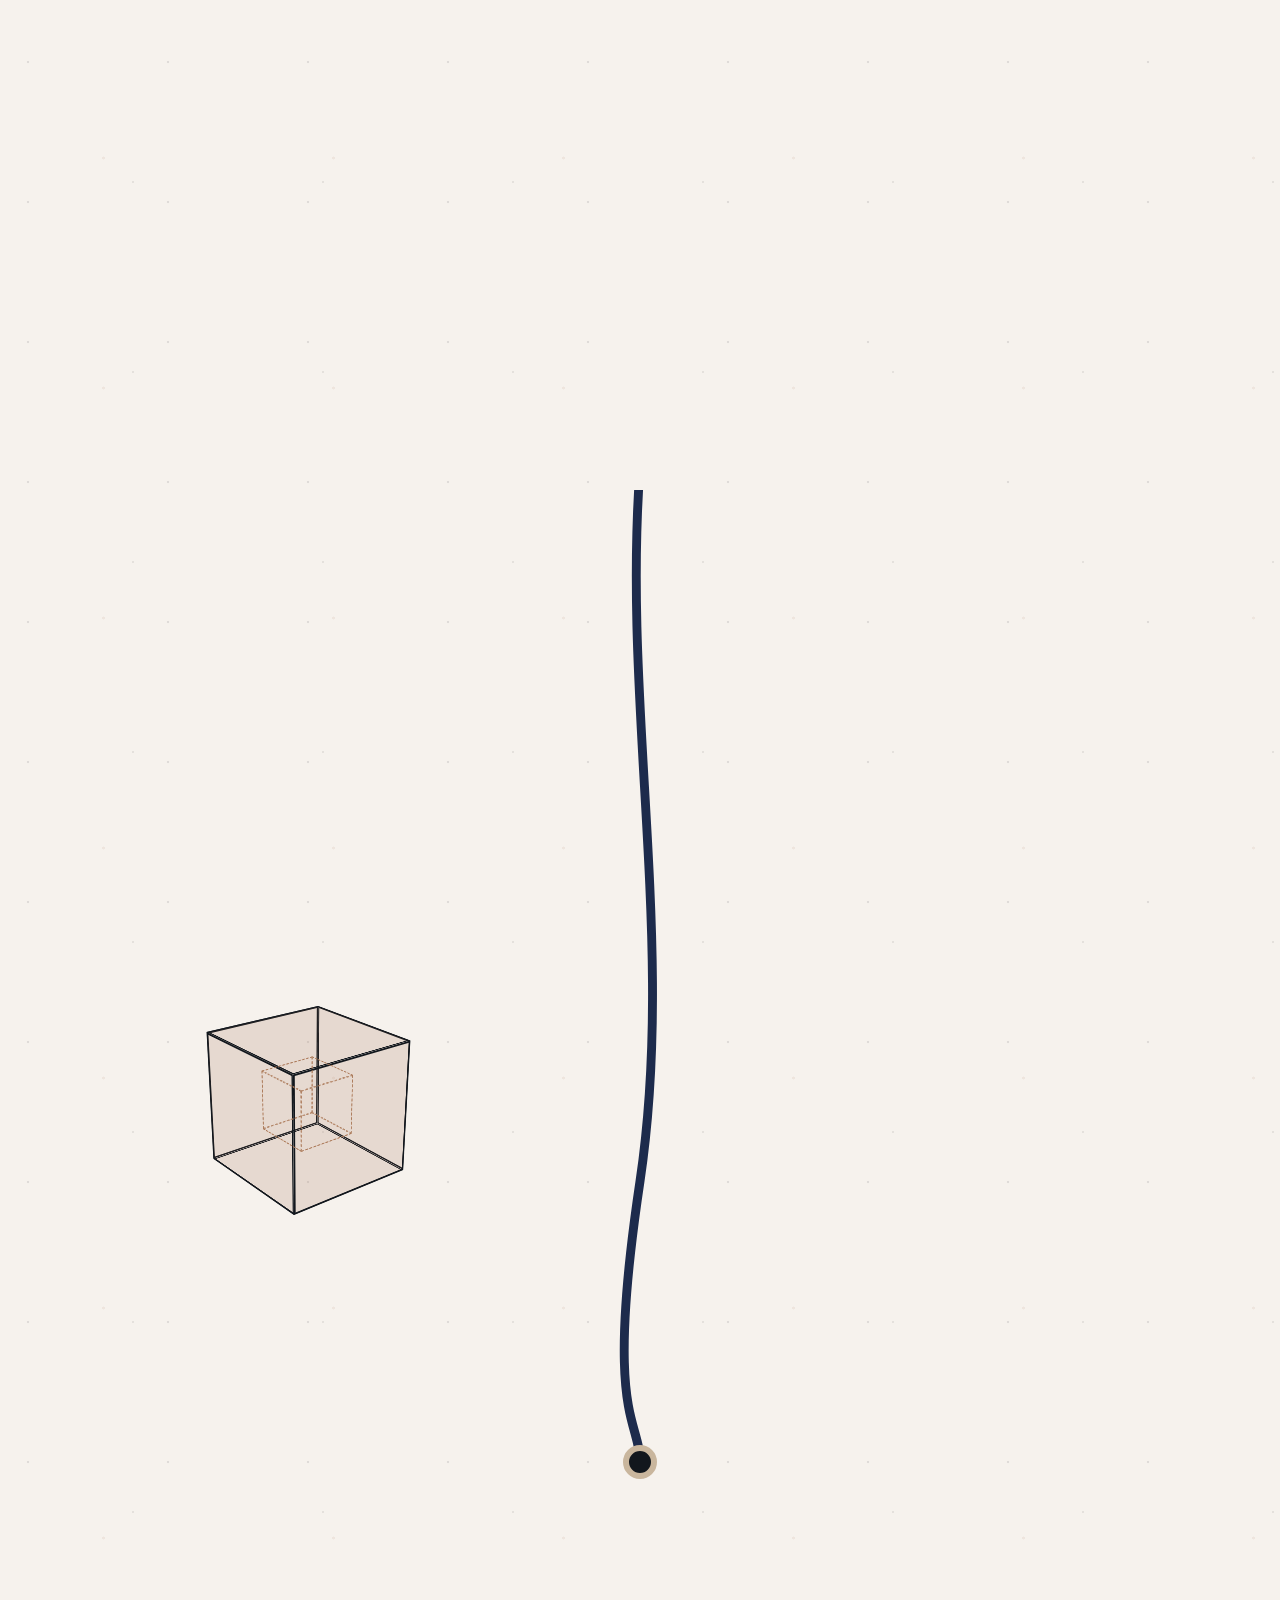
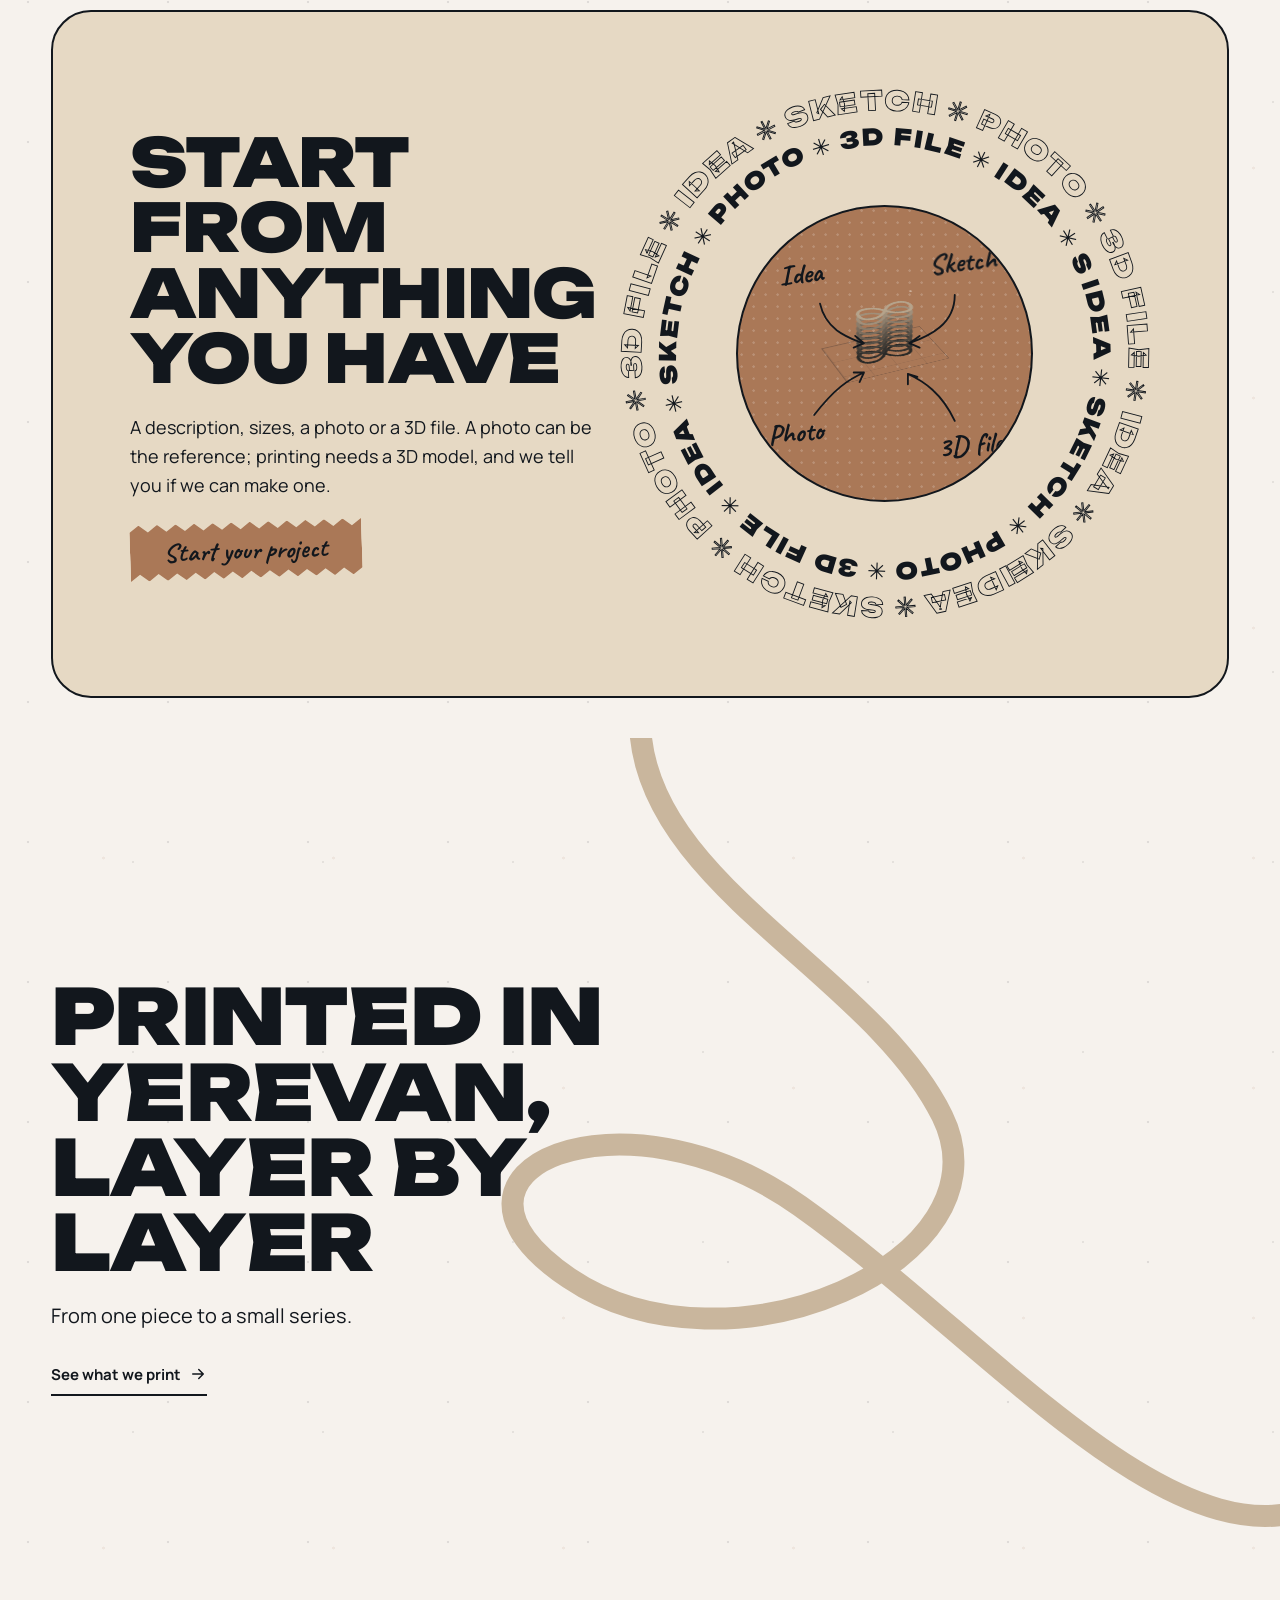
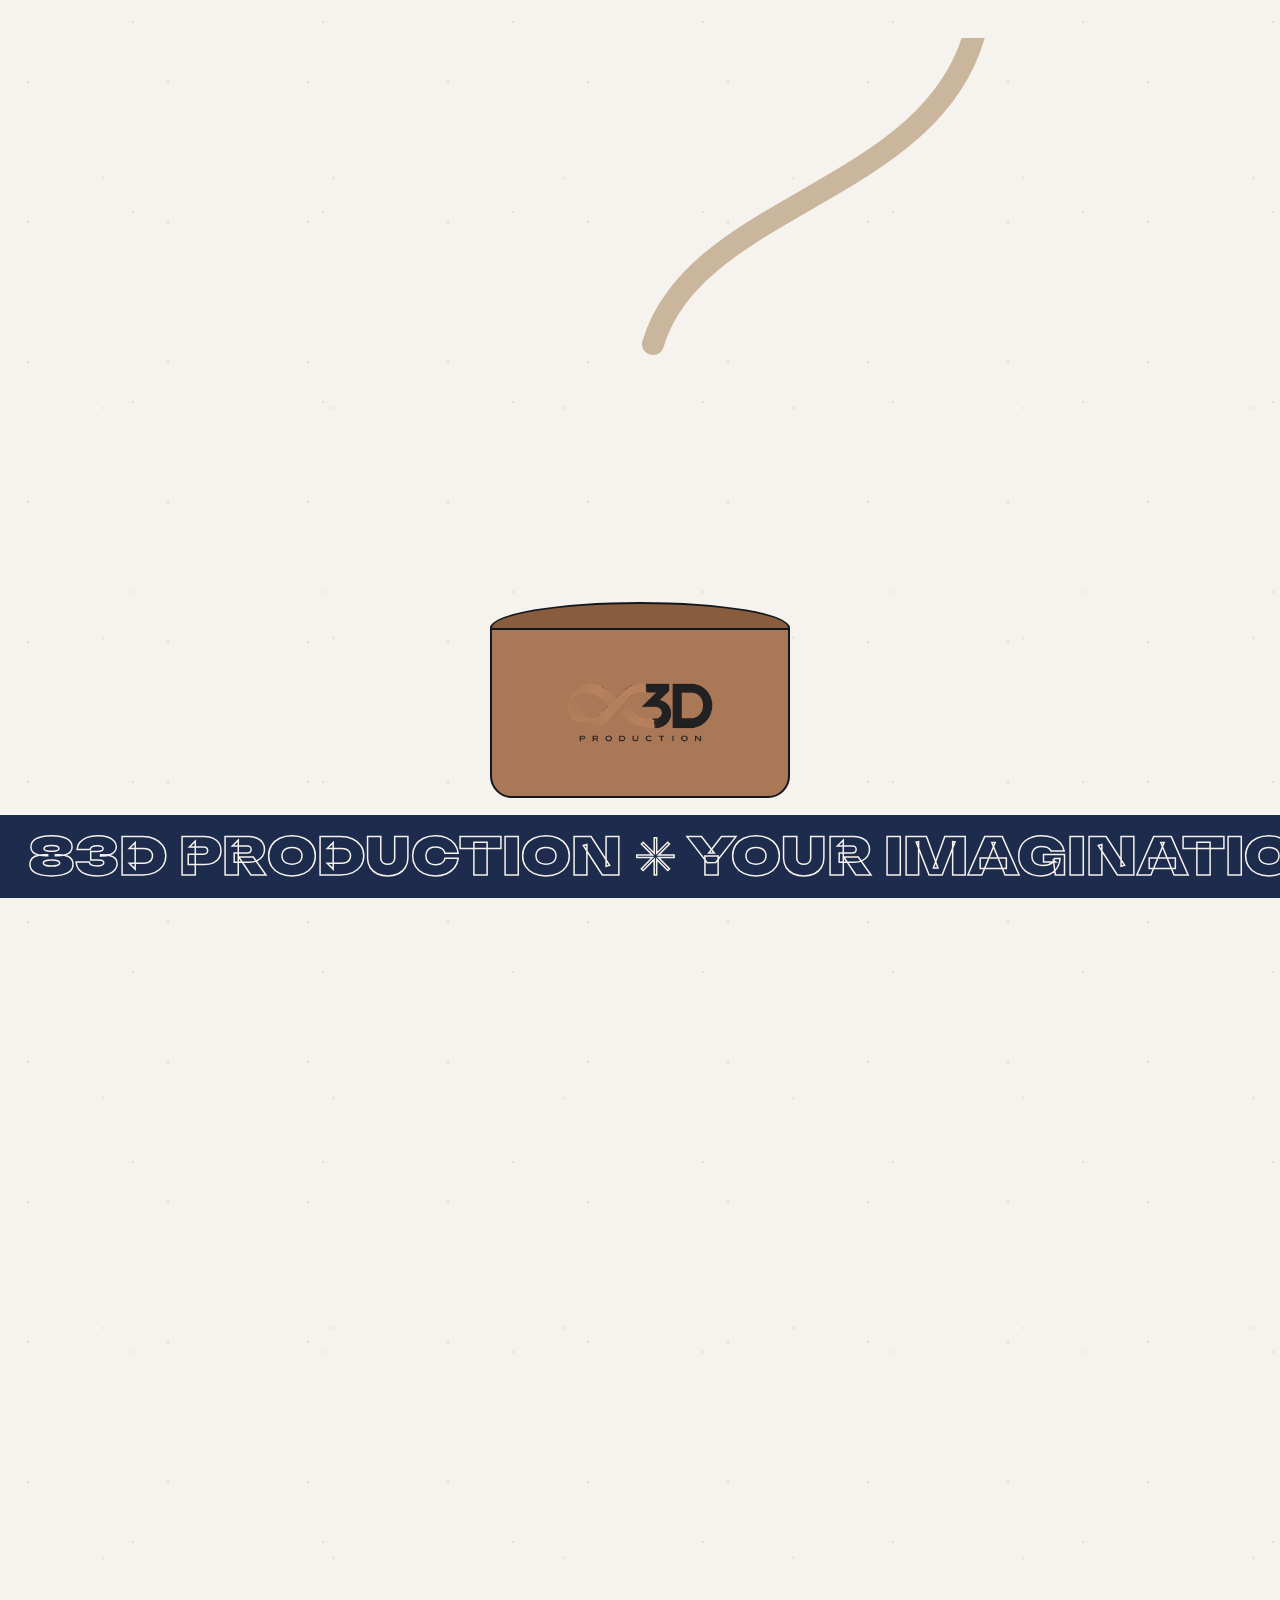
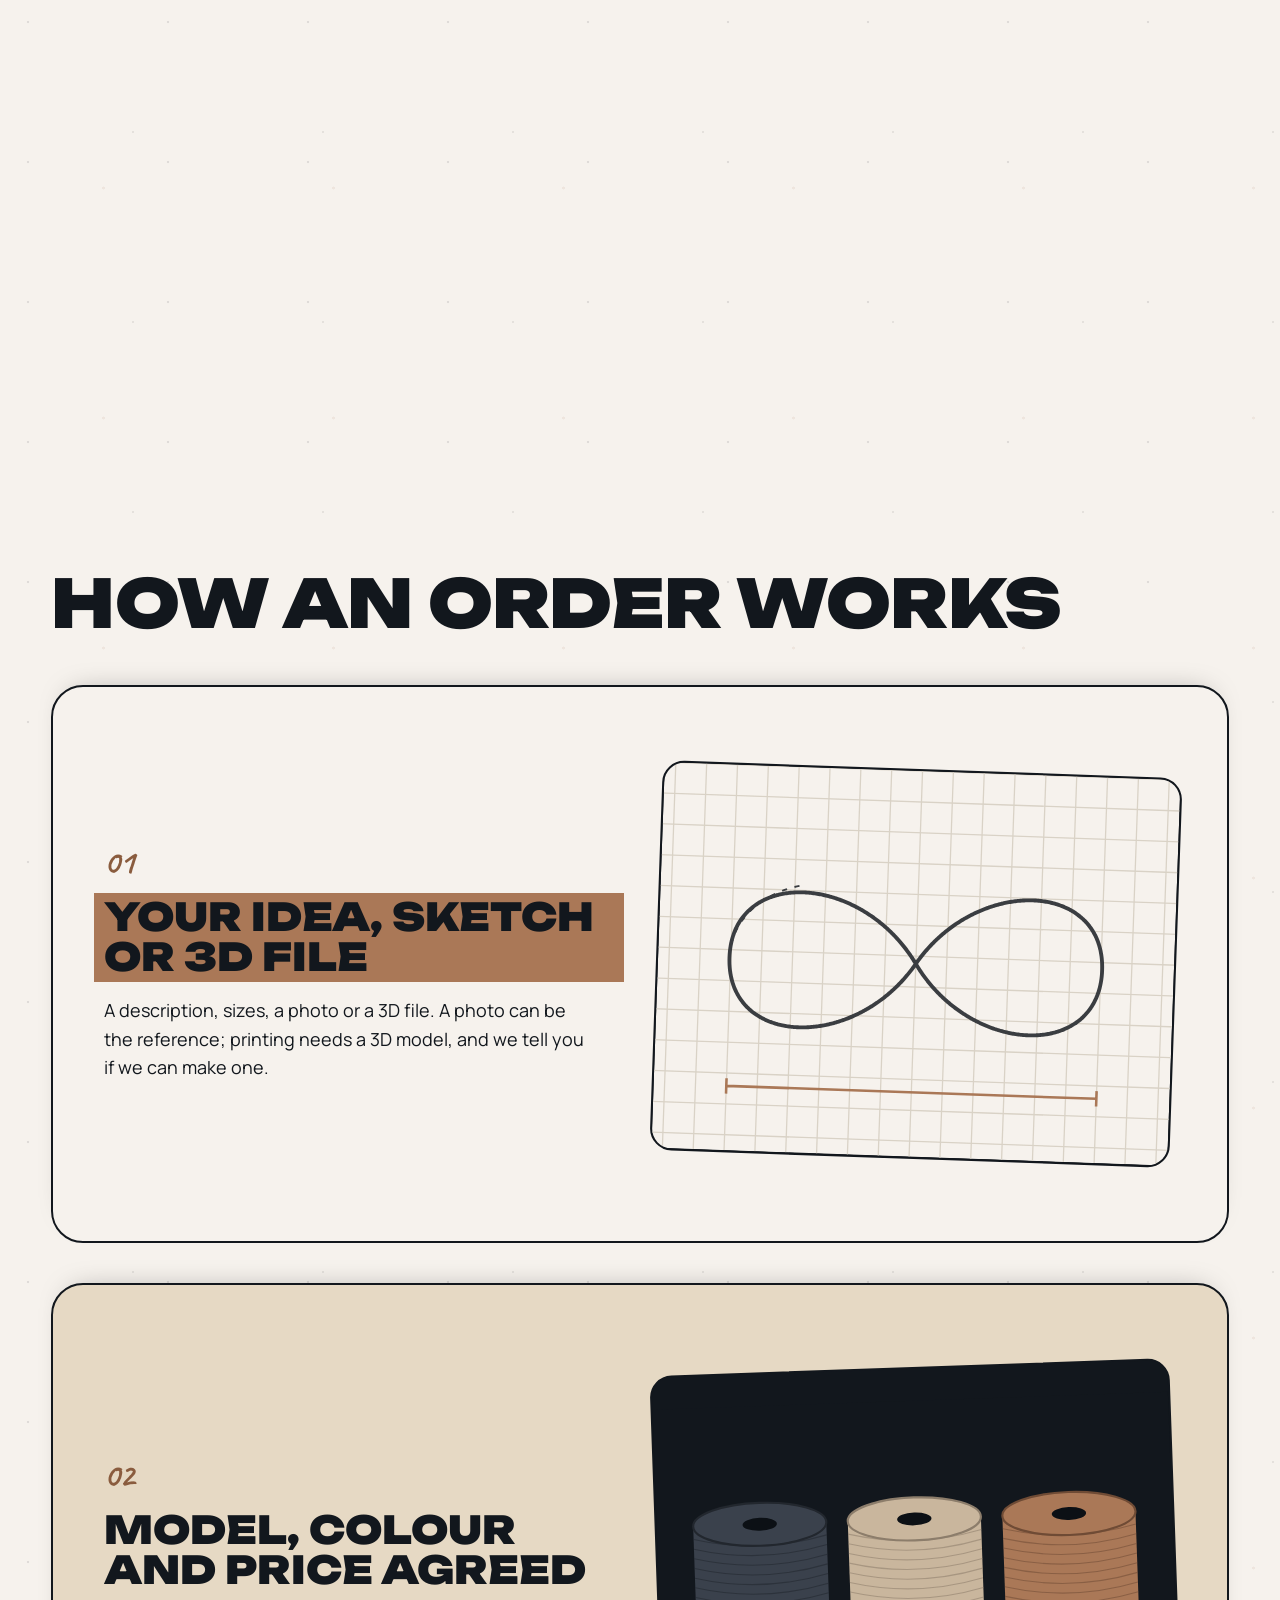
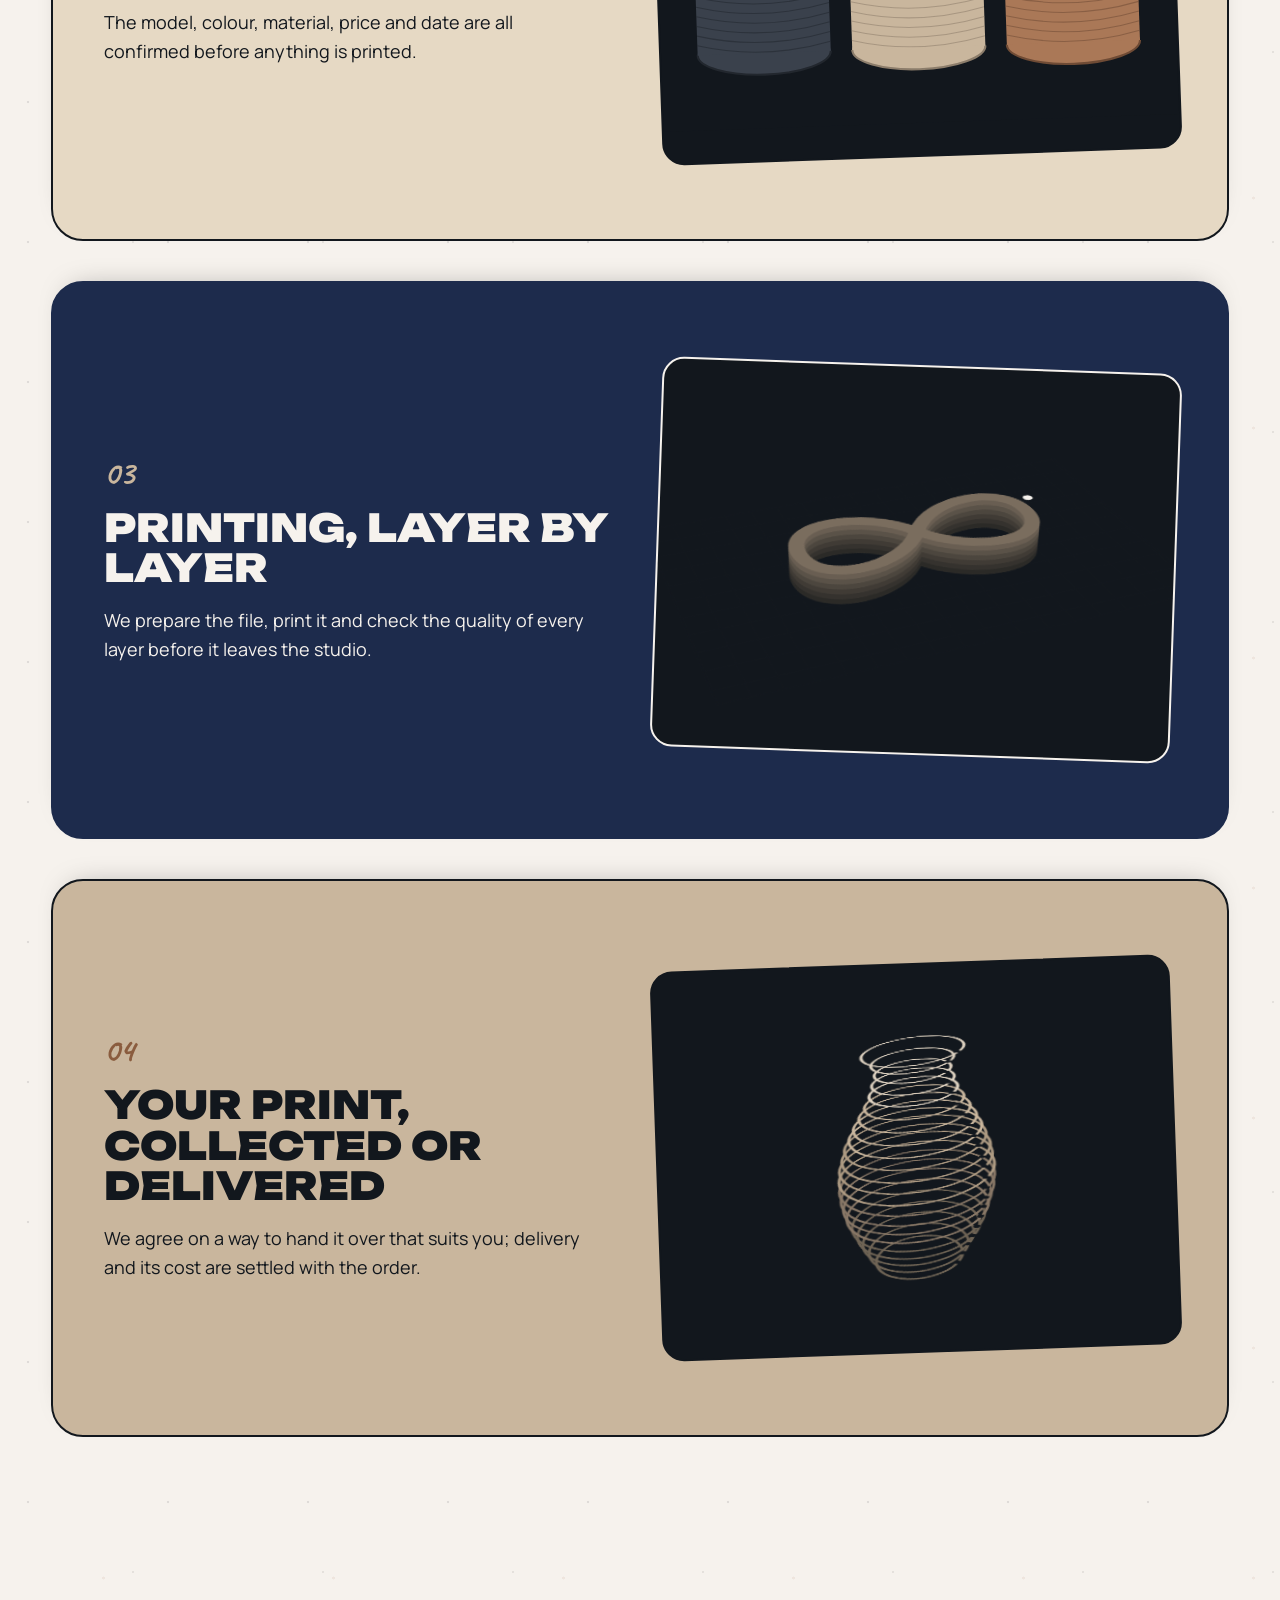
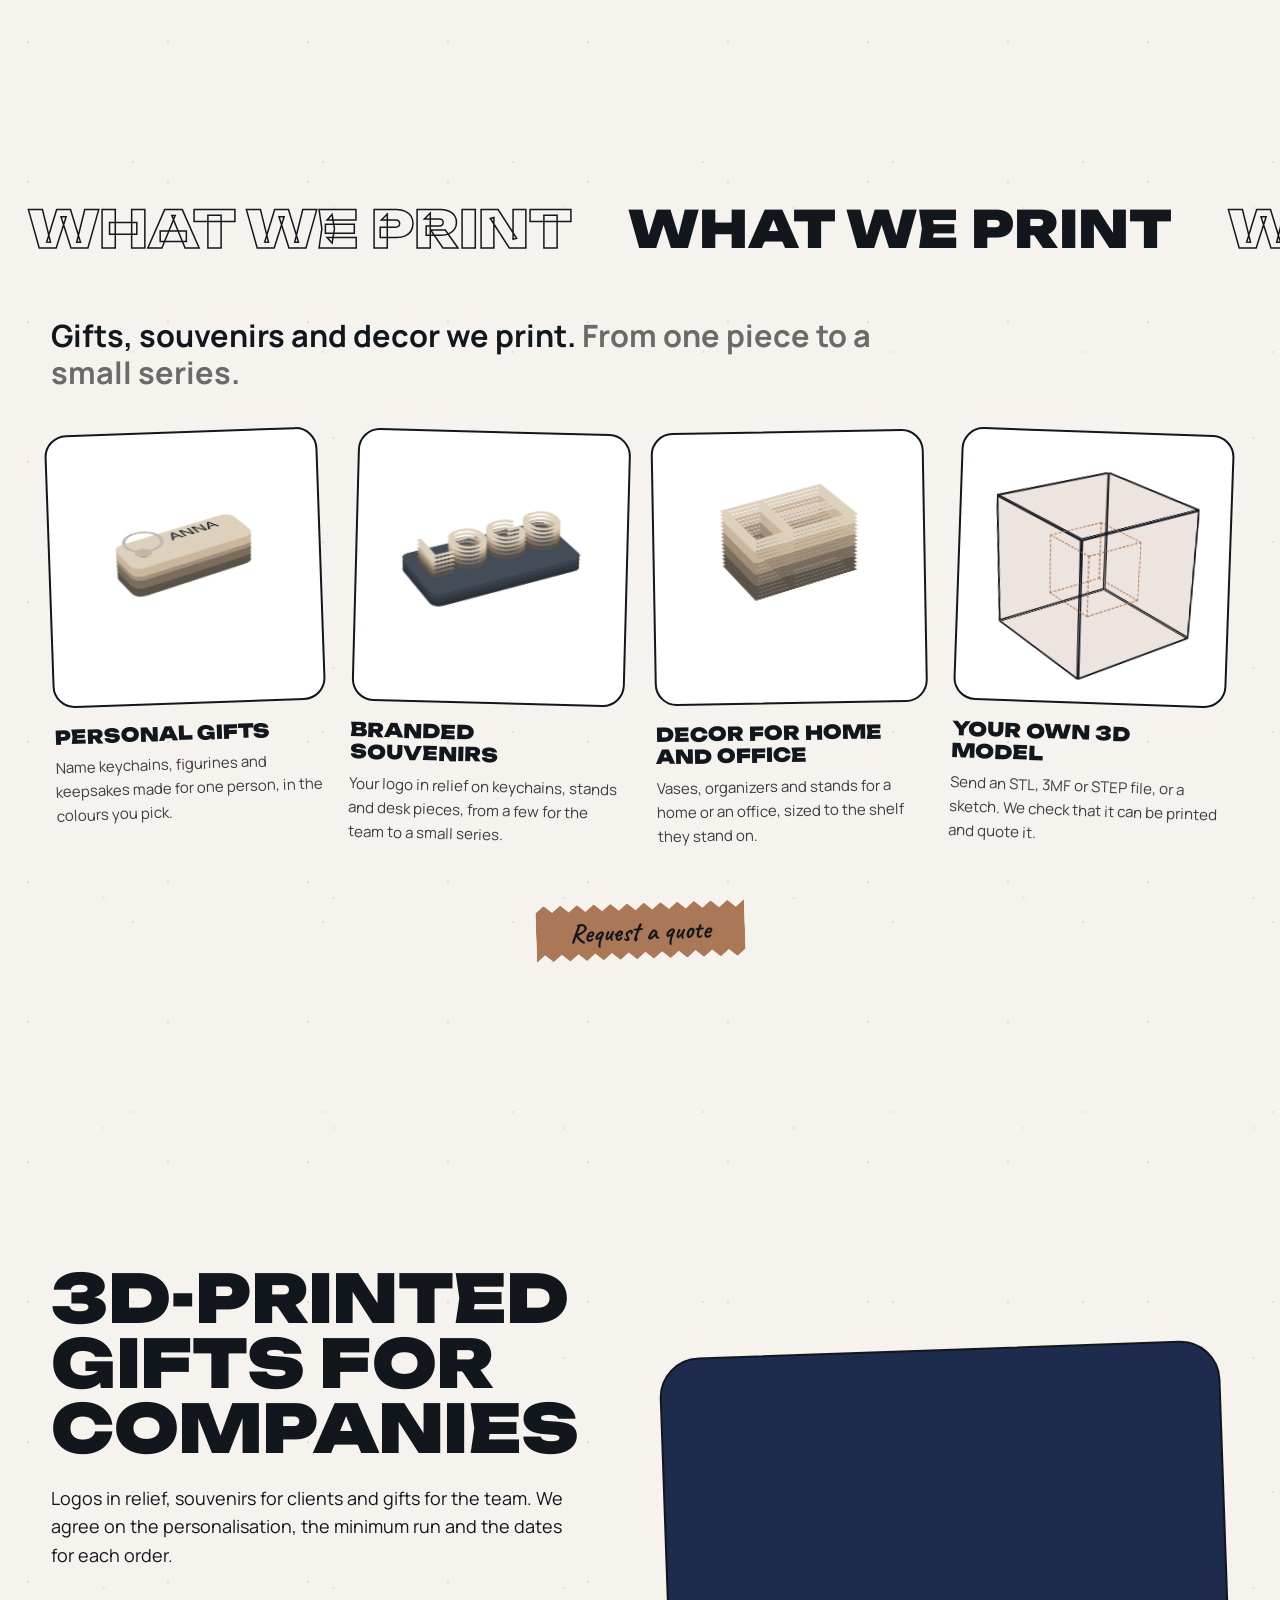
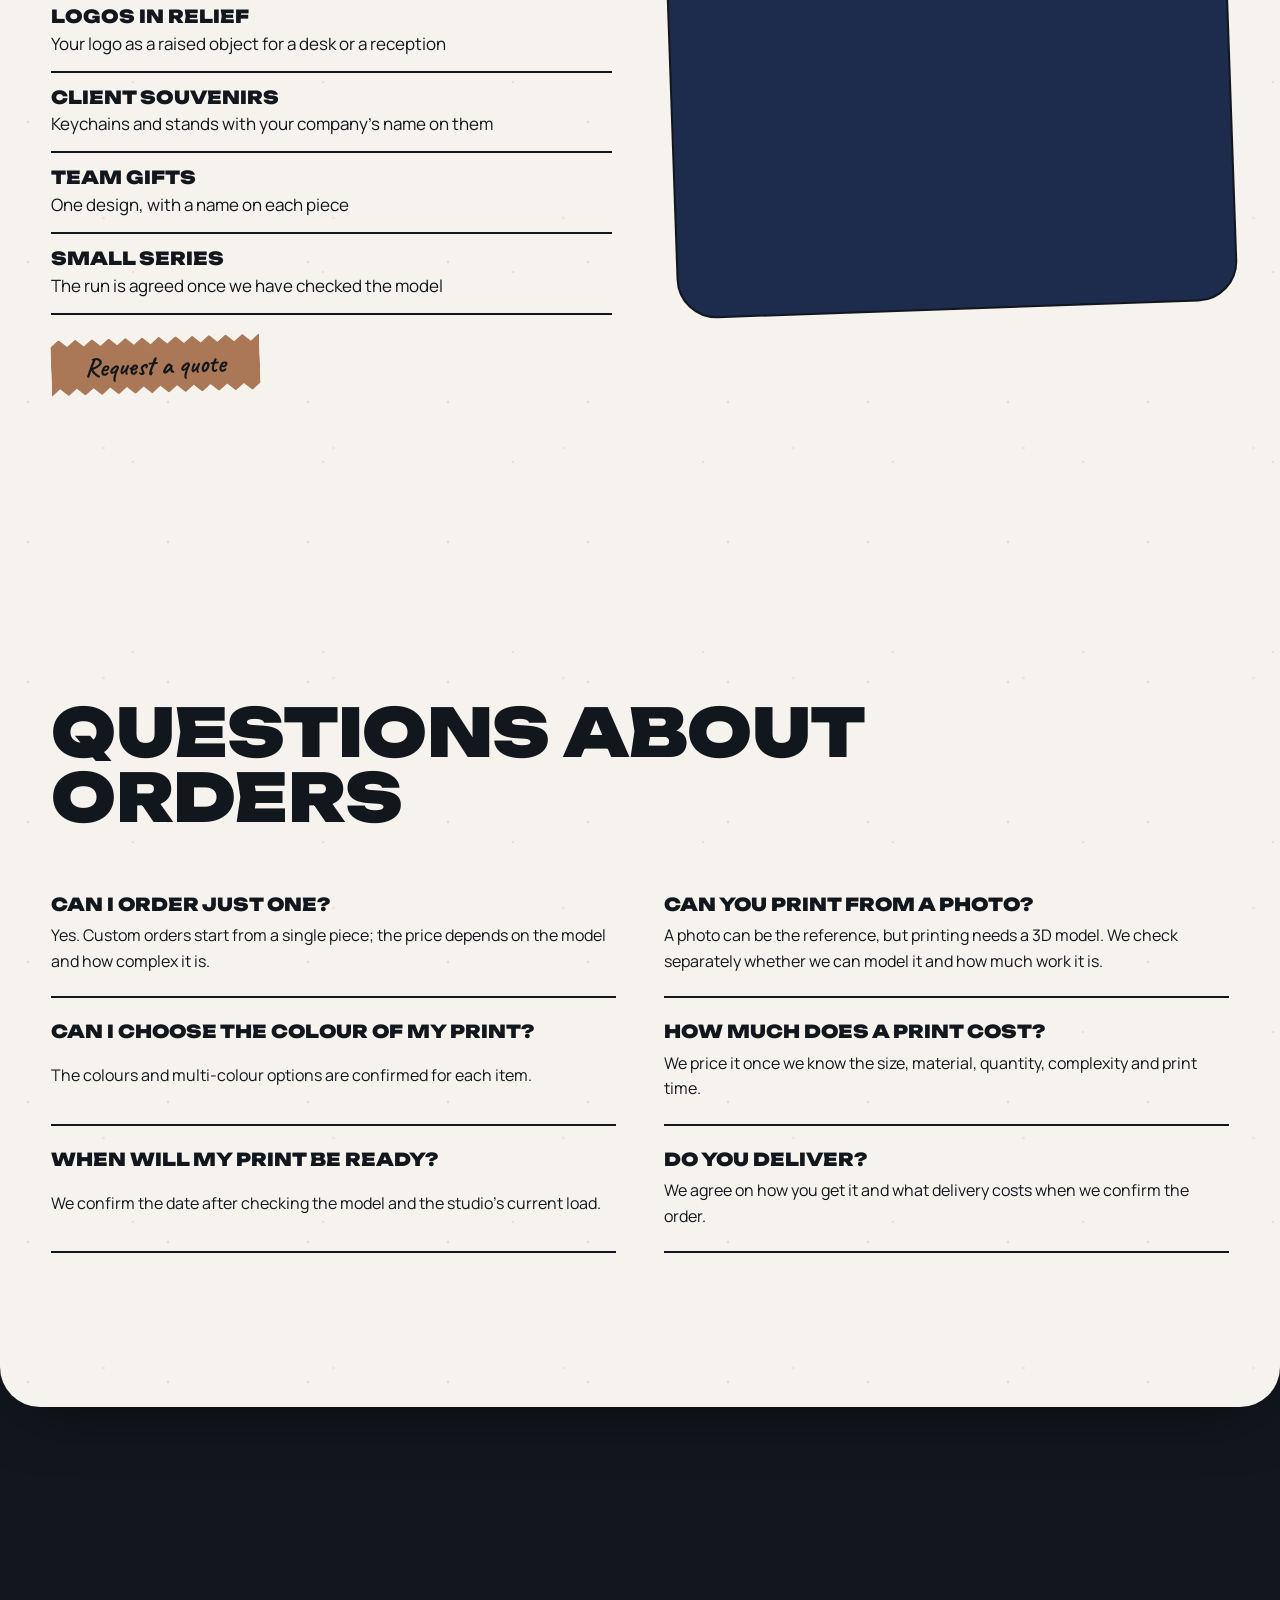
==== commit 231e5c45: "style: hold the hero longer and center footer contacts" ====
--- a/index.html
+++ b/index.html
@@ -61,6 +61,7 @@
 <main class="page" id="top">
 
   <!-- 1. hero: the category set huge in rows that slide apart as you scroll, printed objects over it, a line behind -->
+  <div class="hero-hold" data-pin>
   <section class="hero" data-p aria-labelledby="hero-h">
     <svg class="line line--hero" viewBox="0 0 1440 1000" preserveAspectRatio="none" aria-hidden="true"><path pathLength="1" d="M1180 -40 C 1120 180, 760 160, 640 300 S 760 620, 520 720 S 120 760, 140 1060"/></svg>
     <h1 id="hero-h" class="sr"><span data-i18n="h1">Custom 3D printing in Yerevan</span></h1>
@@ -75,6 +76,7 @@
       <div class="hero__acts"><a class="zbtn " href="https://wa.me/37443633630?text=Hello%2083D%20Production%2C%20I%27d%20like%20to%20print%3A%20" data-wa="waMain" target="_blank" rel="noopener"><span data-i18n="main">Start your project</span></a><a class="ulink" href="#work"><span data-i18n="second">See what we print</span><svg viewBox="0 0 24 24" aria-hidden="true"><path d="M5 12h14M13 6l6 6-6 6" fill="none" stroke="currentColor" stroke-width="2" stroke-linecap="round" stroke-linejoin="round"/></svg></a></div>
     </div>
   </section>
+  </div>
 
   <!-- 2. the brand line over a picture that shrinks from the full screen into a card as you scroll -->
   <section class="brand" data-pin aria-labelledby="brand-h">
--- a/styles.css
+++ b/styles.css
@@ -111,11 +111,12 @@
   transform: translateY(calc((var(--p, .5) - .5) * var(--spd, 0) * 100vh)) rotate(calc((var(--p, .5) - .5) * var(--rot, 0deg))); will-change: transform; }
 
 /* 1. hero */
-.hero { position: relative; min-height: 100svh; padding: calc(var(--hd) + 24px) 0 48px; display: flex; flex-direction: column; justify-content: space-between; overflow: hidden; }
+.hero-hold { position: relative; height: 150svh; }
+.hero { position: sticky; top: 0; height: 100svh; min-height: 560px; padding: calc(var(--hd) + 24px) 0 48px; display: flex; flex-direction: column; justify-content: space-between; overflow: hidden; }
 .rows { position: relative; z-index: 2; display: grid; grid-template-columns: minmax(0, 1fr); }
 .row { min-width: 0; display: flex; justify-content: center; gap: .22em; white-space: nowrap;
   font: 900 clamp(40px, 8.4vw, 150px)/0.98 var(--display); text-transform: uppercase; letter-spacing: -0.01em;
-  transform: translateX(calc((var(--p, .5) - .5) * var(--dir) * -60vw)); will-change: transform; }
+  transform: translateX(calc((var(--p, .5) - .5) * var(--dir) * -60vw + var(--q, 0) * var(--dir) * -8vw)); will-change: transform; }
 :root:lang(hy) .row { font-size: clamp(30px, 5.6vw, 100px); }
 .w { color: transparent; -webkit-text-stroke: 2px var(--ink); }
 .w--solid { color: var(--ink); -webkit-text-stroke: 0; }
@@ -276,7 +277,8 @@
 .ft__big a:hover, .ft__big a:focus-visible { color: var(--navy); -webkit-text-stroke-color: var(--navy); }
 .ft__row { display: flex; flex-wrap: wrap; justify-content: space-between; align-items: center; gap: 24px; width: 100%; }
 .ft__logo { height: 54px; width: auto; filter: brightness(0) saturate(100%); }
-.ft__contact { list-style: none; margin: 0; padding: 0; display: flex; flex-wrap: wrap; gap: 8px 28px; font-weight: 700; }
+.ft__contact { list-style: none; margin: 0; padding: 0; display: flex; flex-wrap: wrap; align-items: center; gap: 8px 28px; font-weight: 700; }
+.ft__contact li { display: flex; align-items: center; min-height: 44px; line-height: 1; }
 .ft__contact a { display: inline-flex; min-height: 44px; align-items: center; }
 .ft__legal { display: flex; justify-content: space-between; flex-wrap: wrap; gap: 12px; width: 100%; font-size: 14px; border-top: 1px solid rgba(18,23,29,.25); padding-top: 16px; }
 
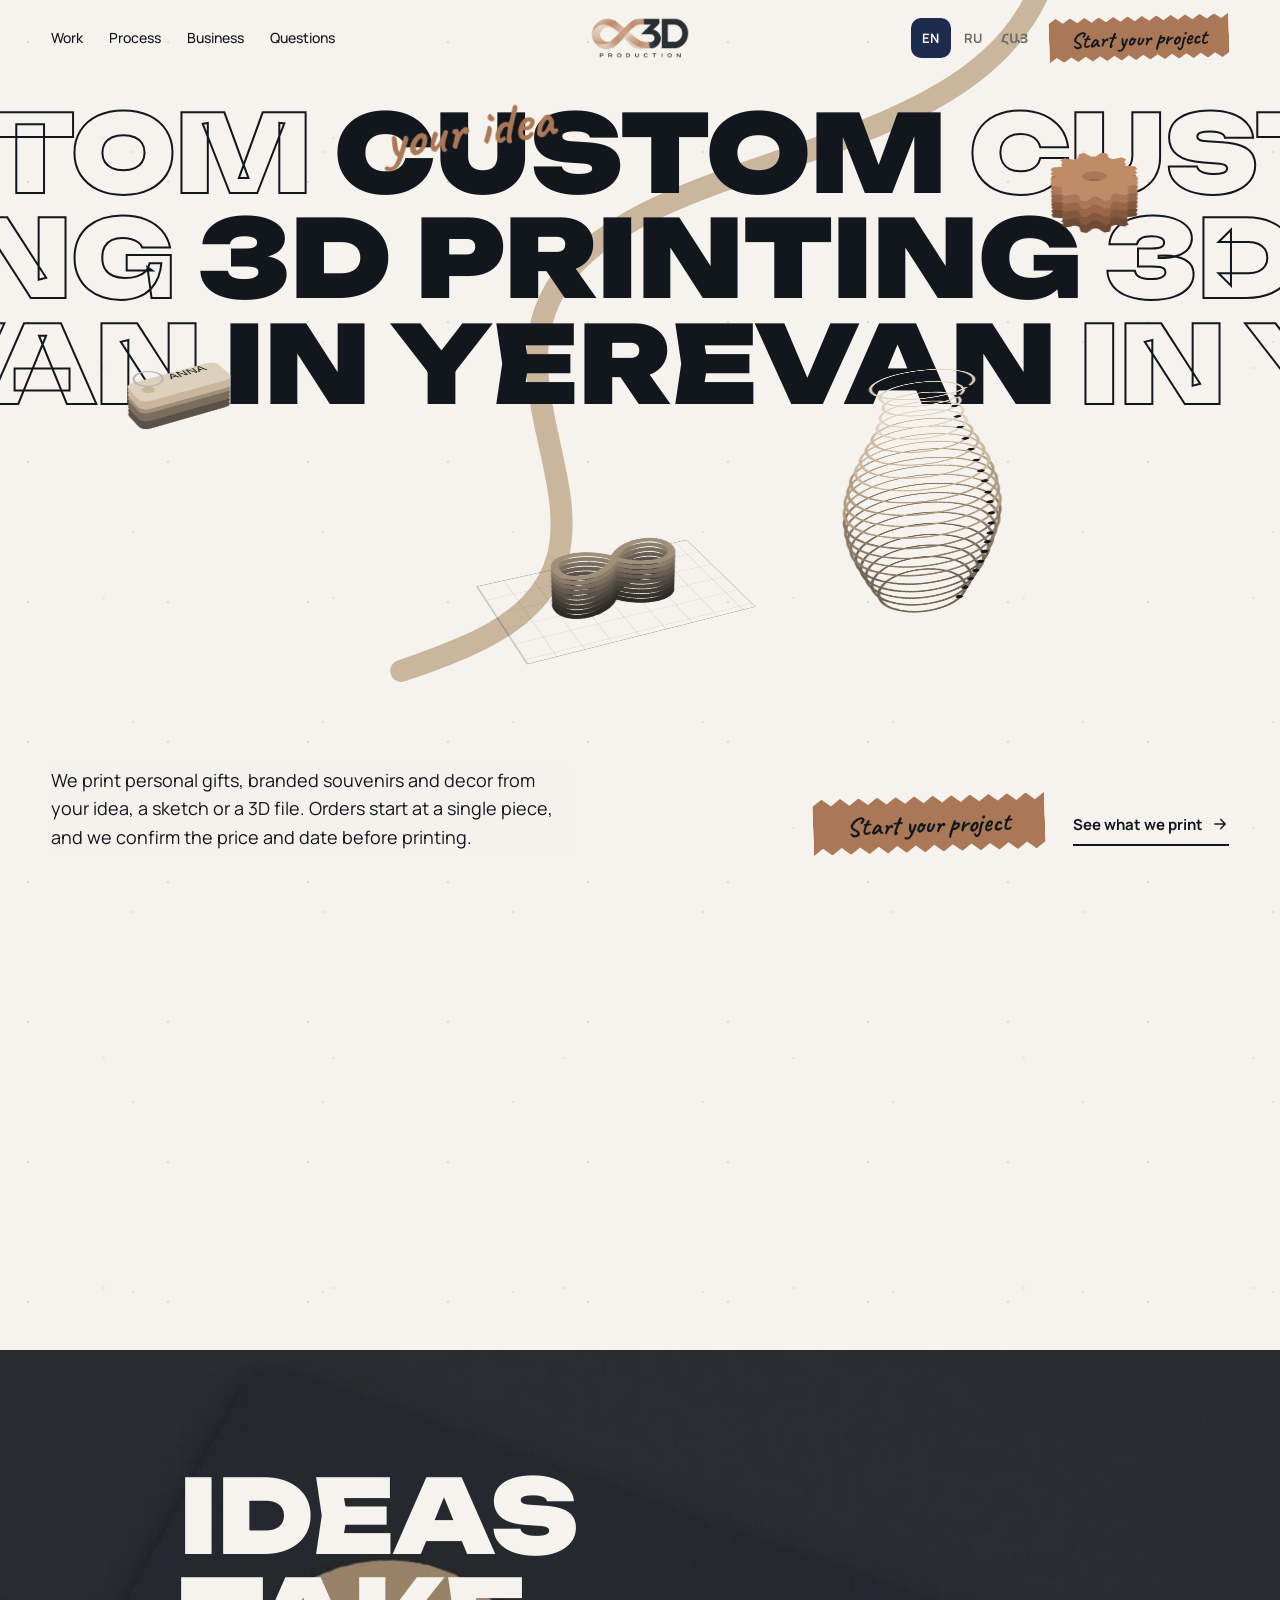
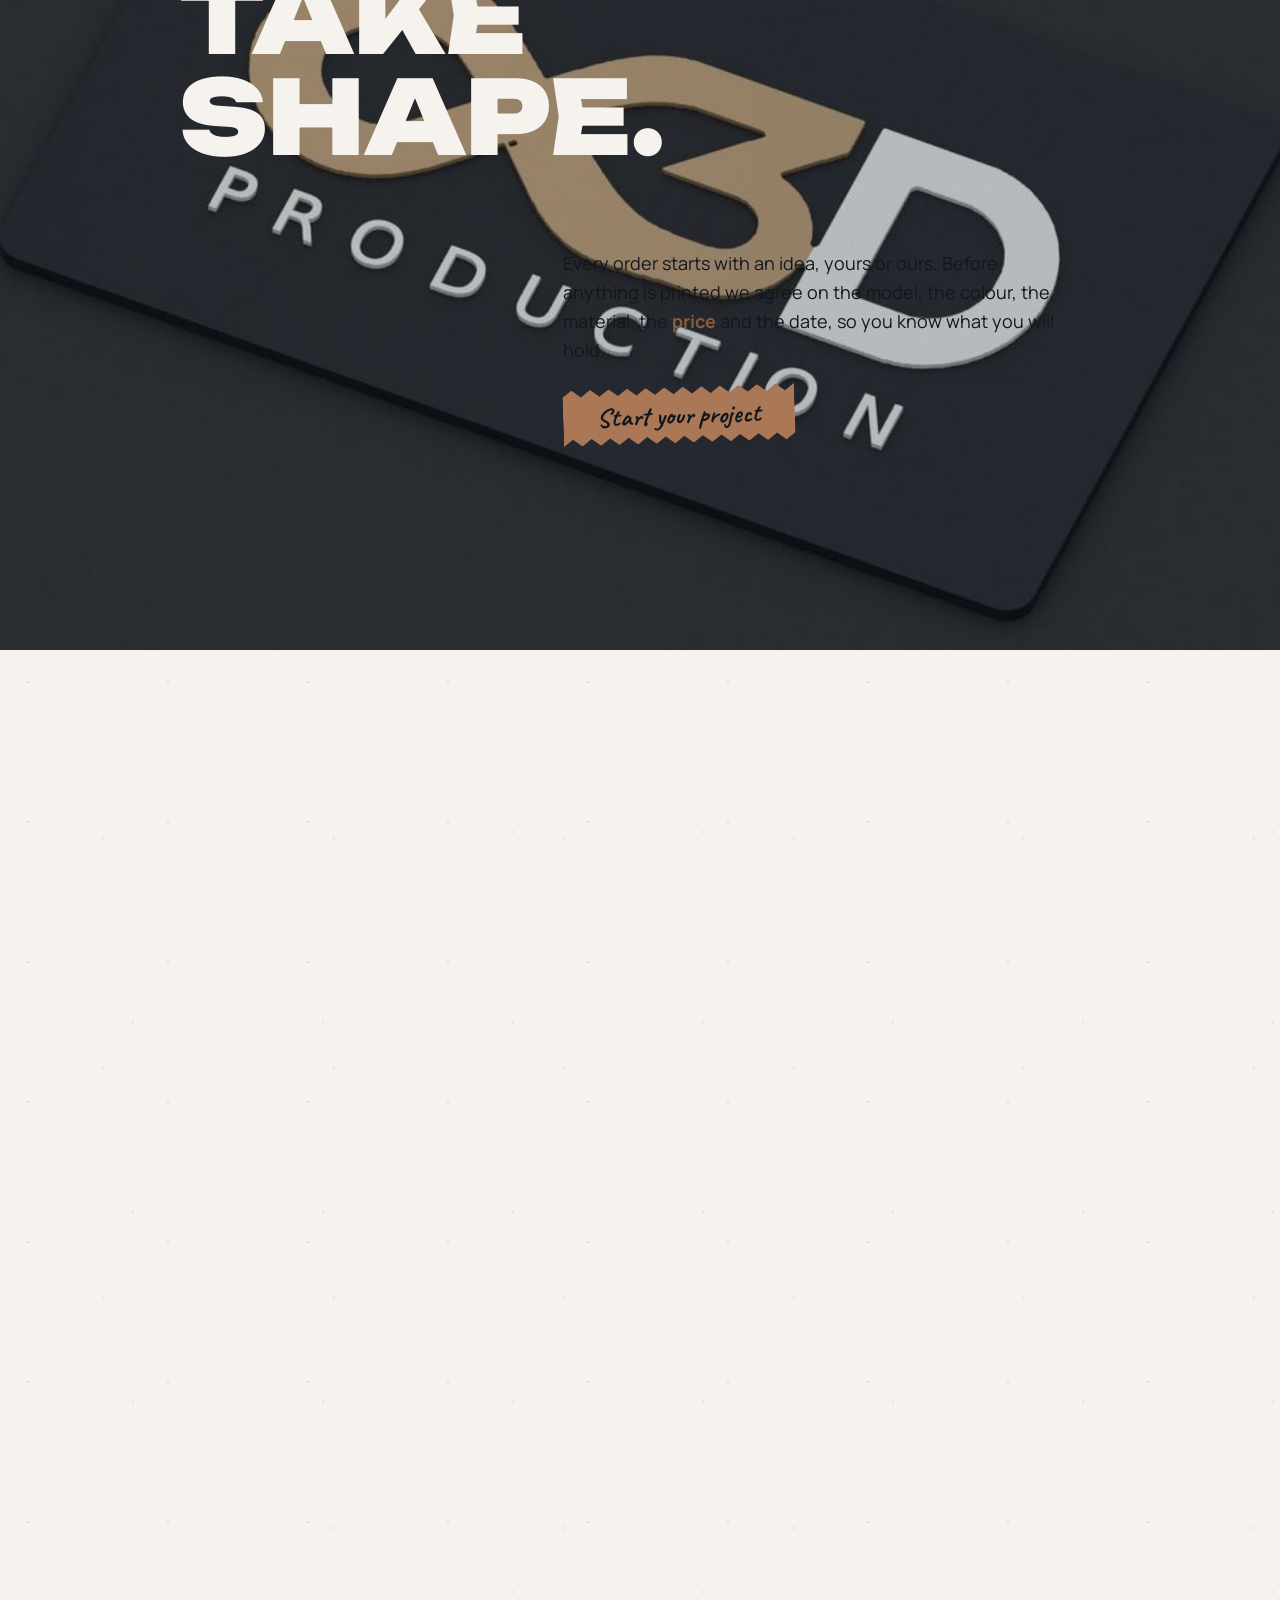
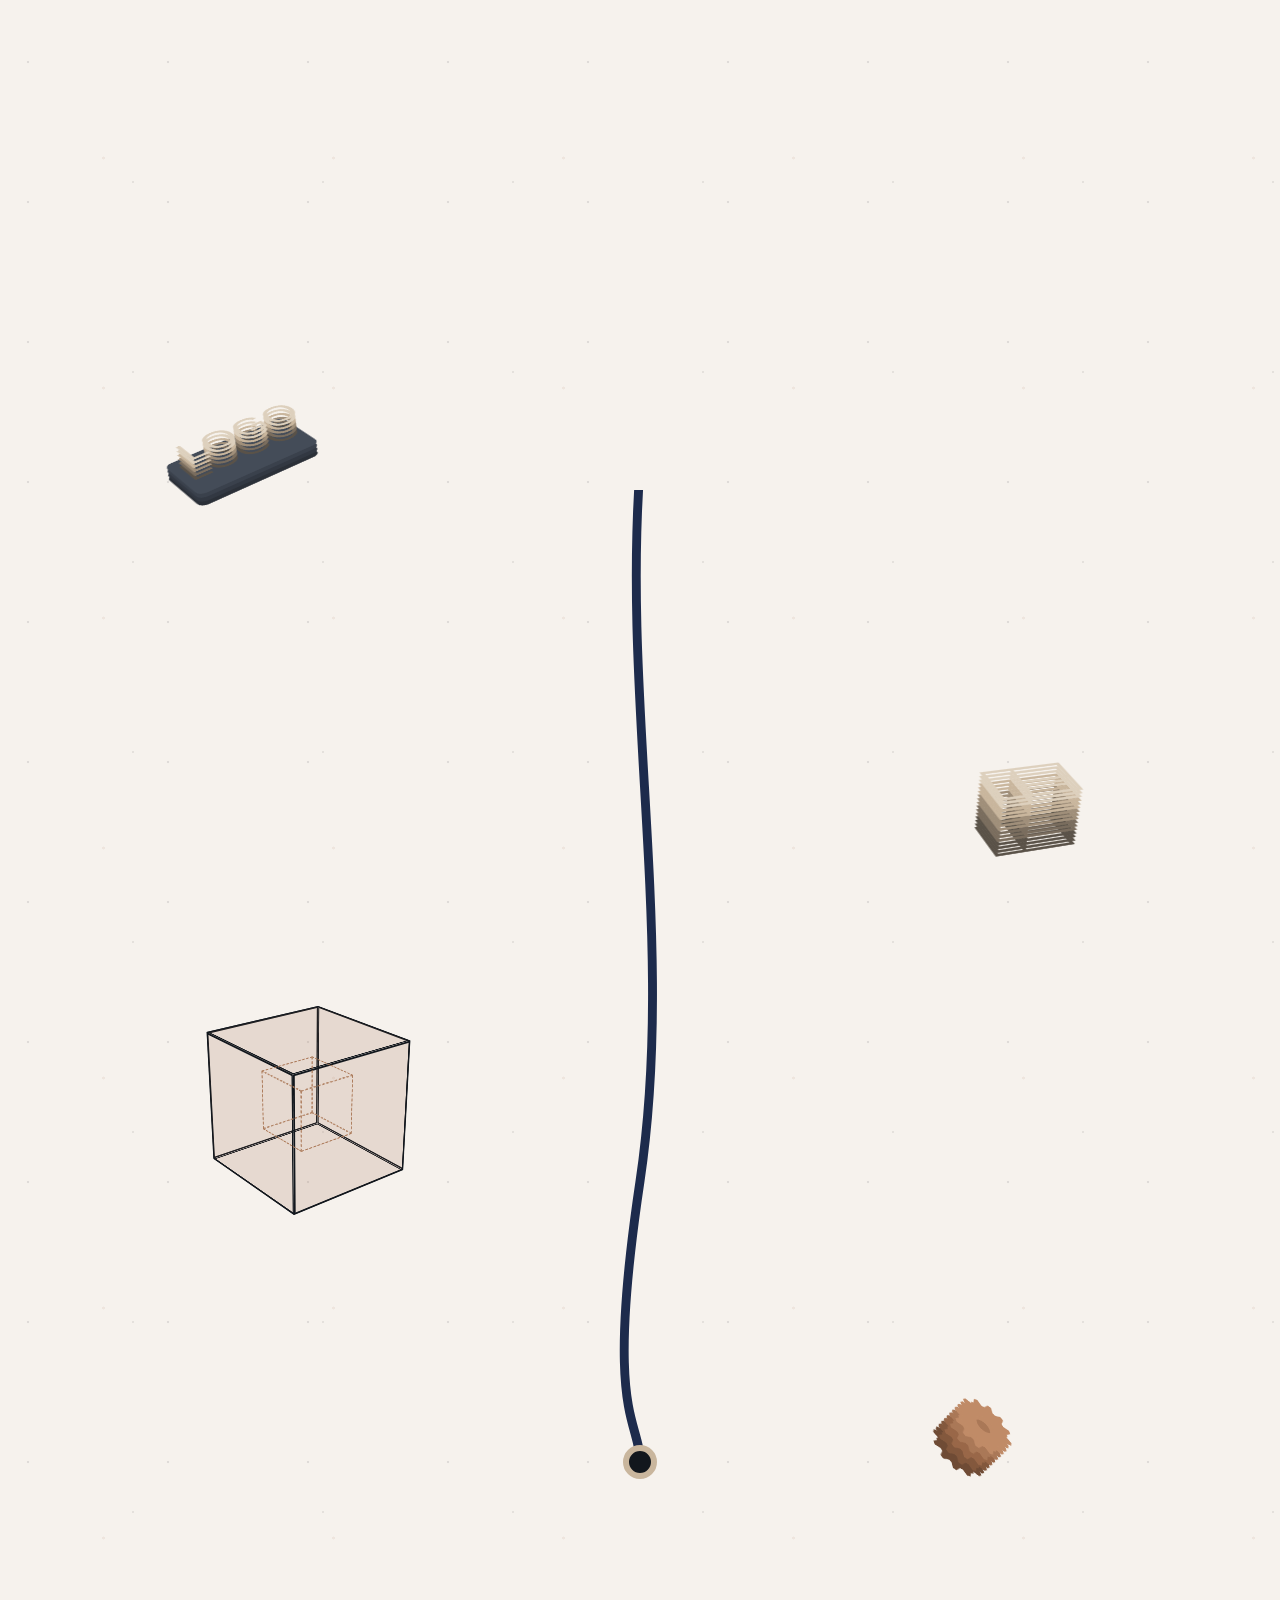
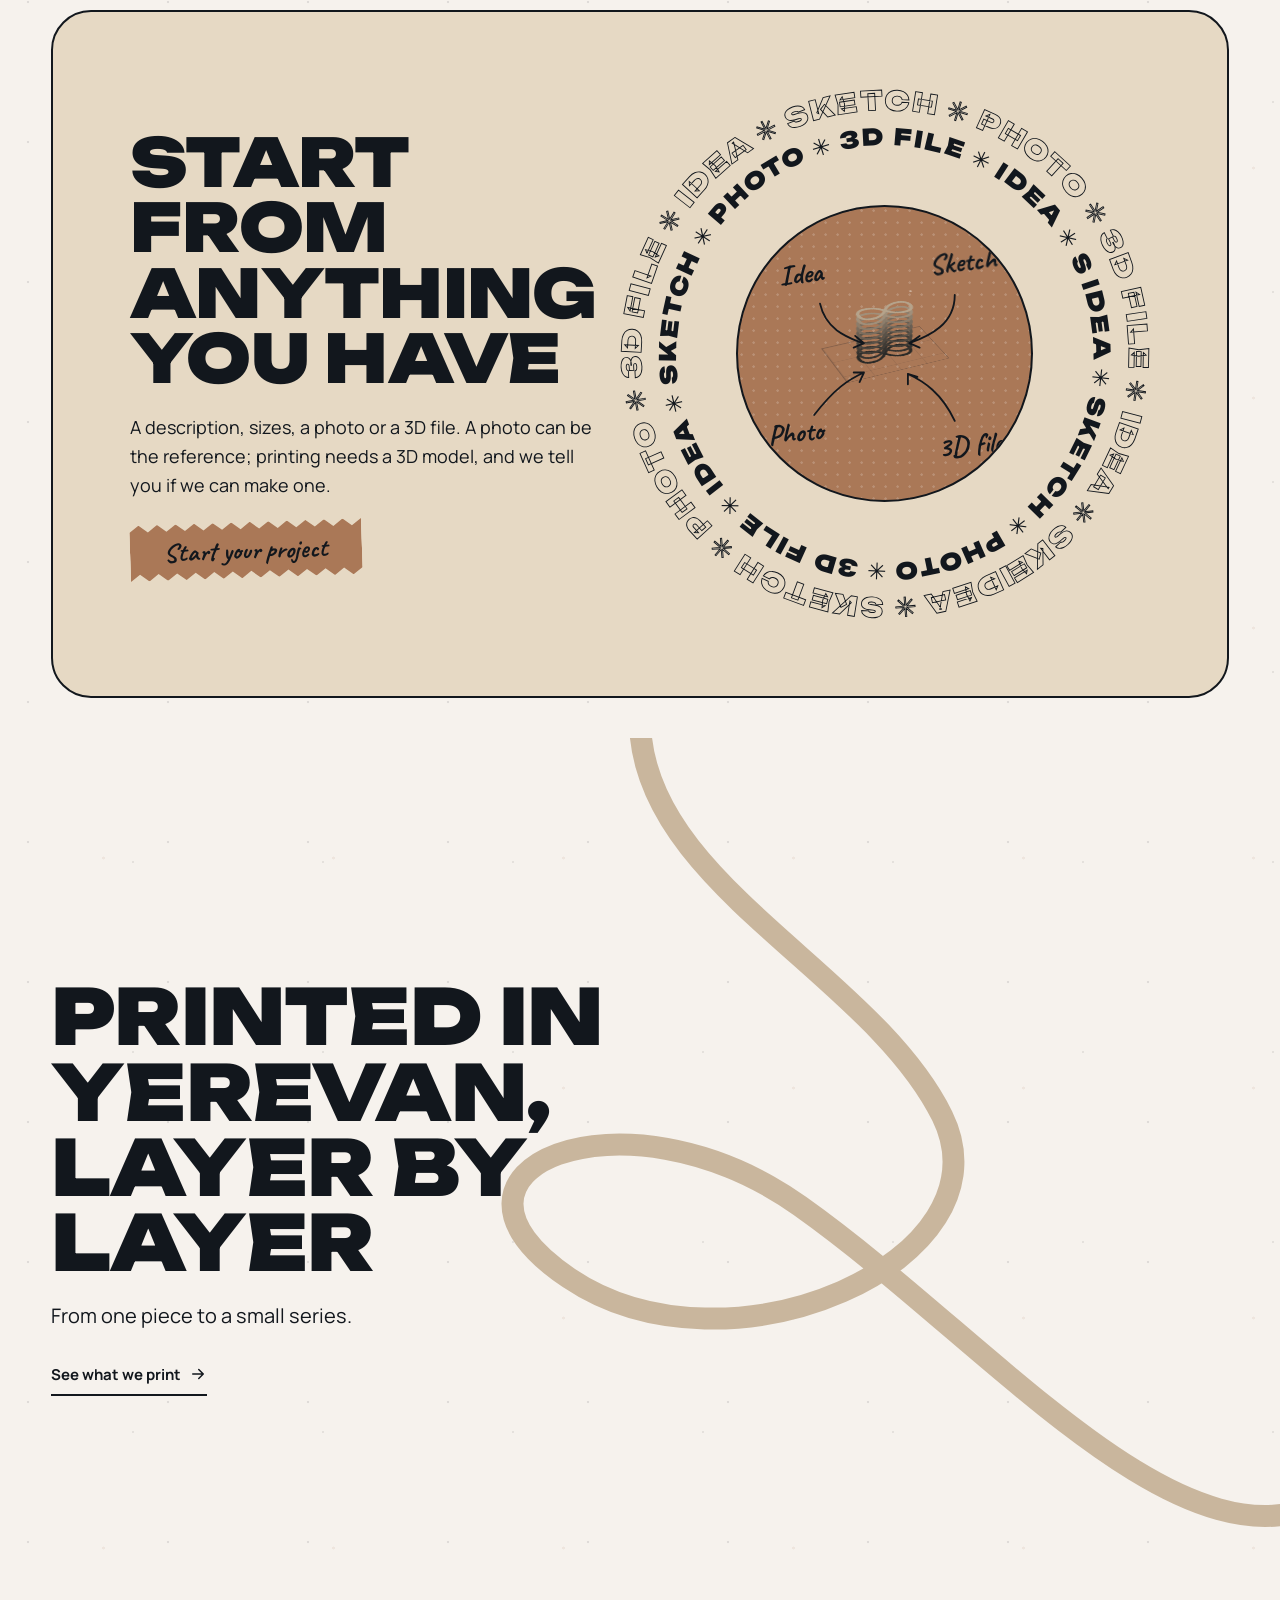
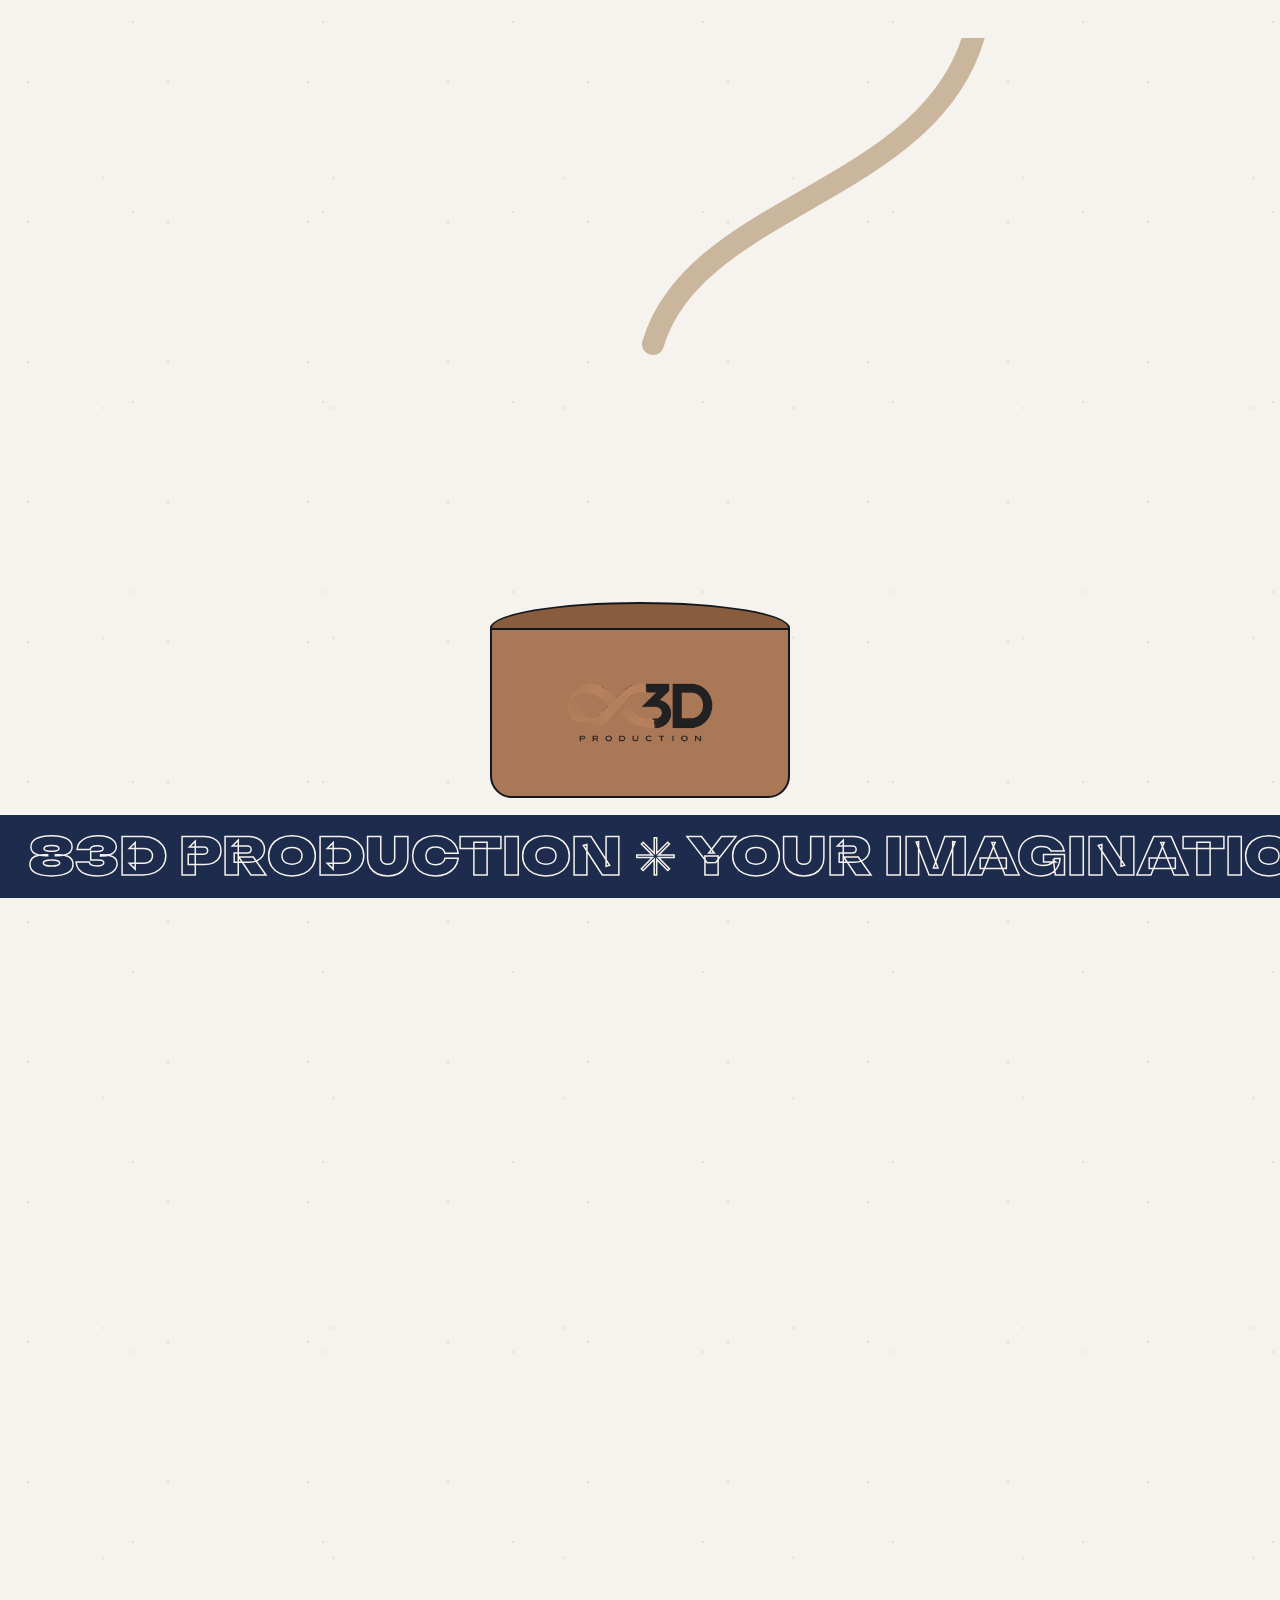
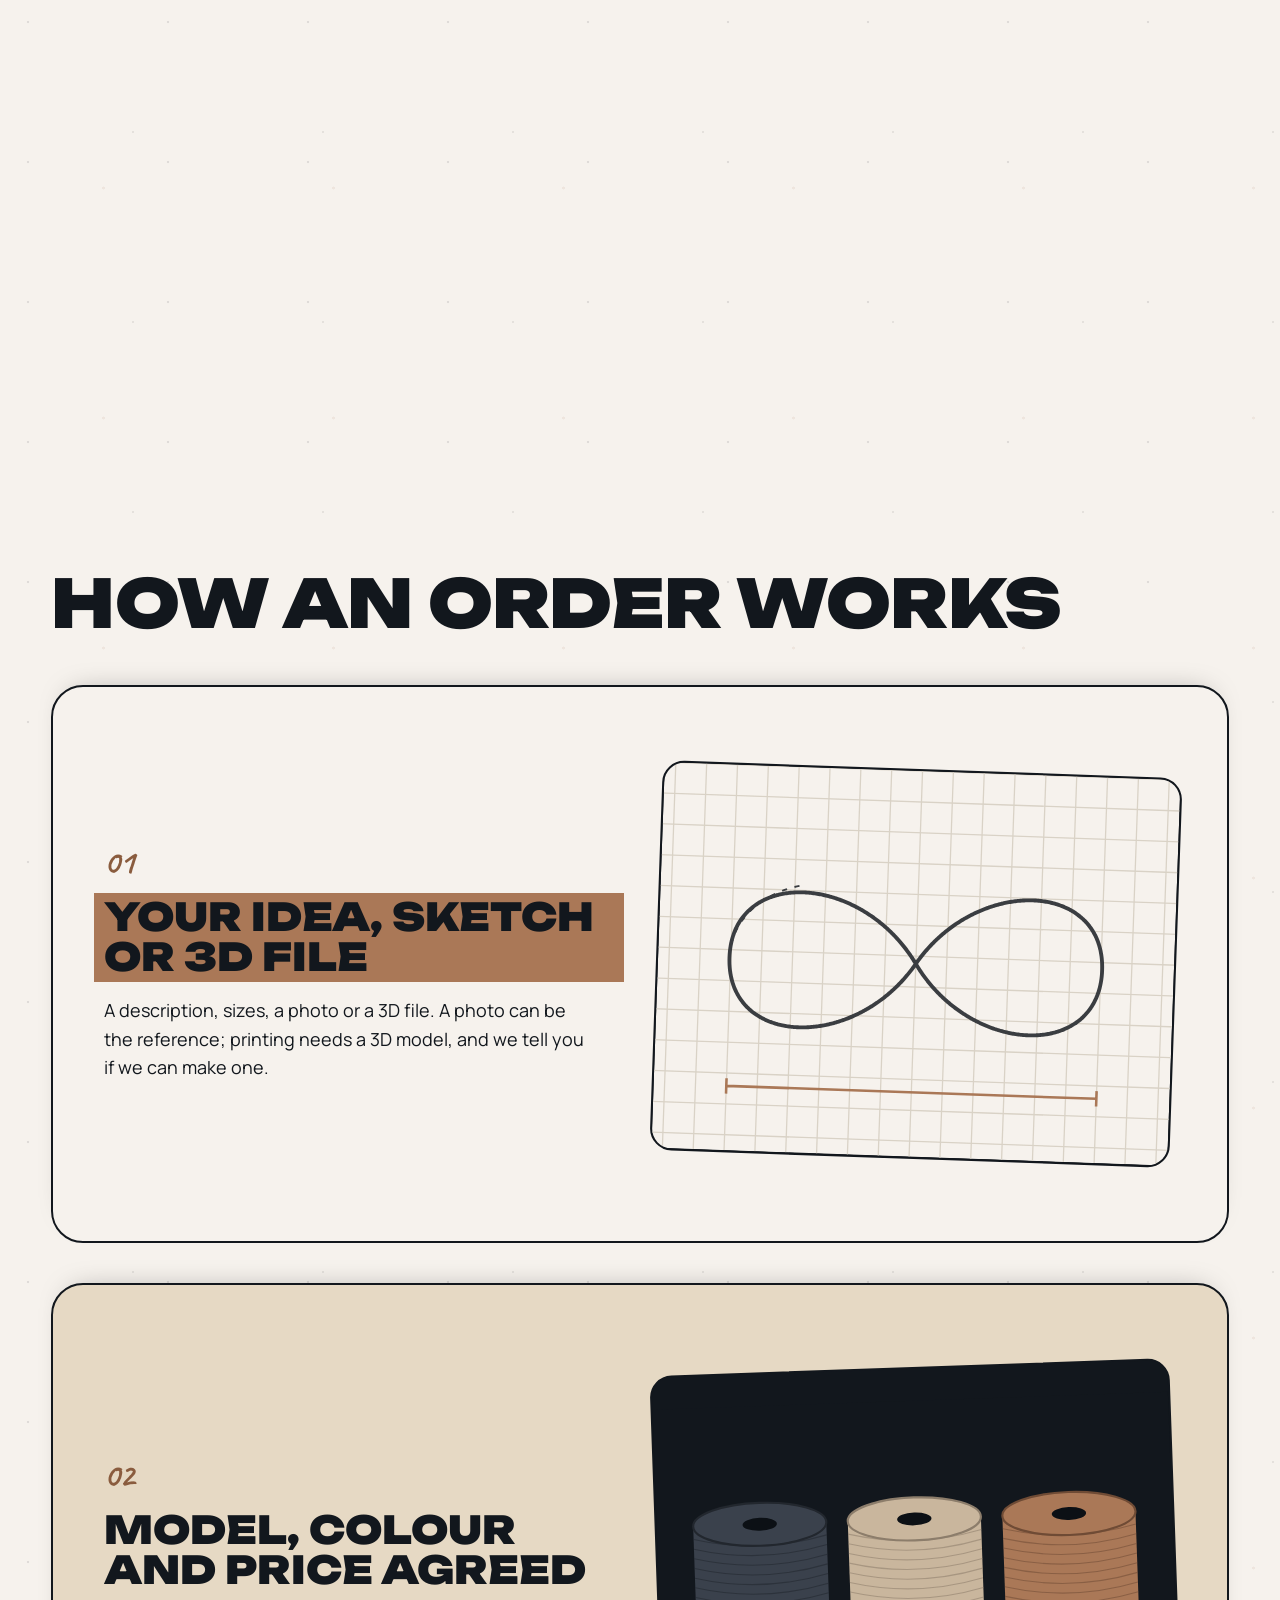
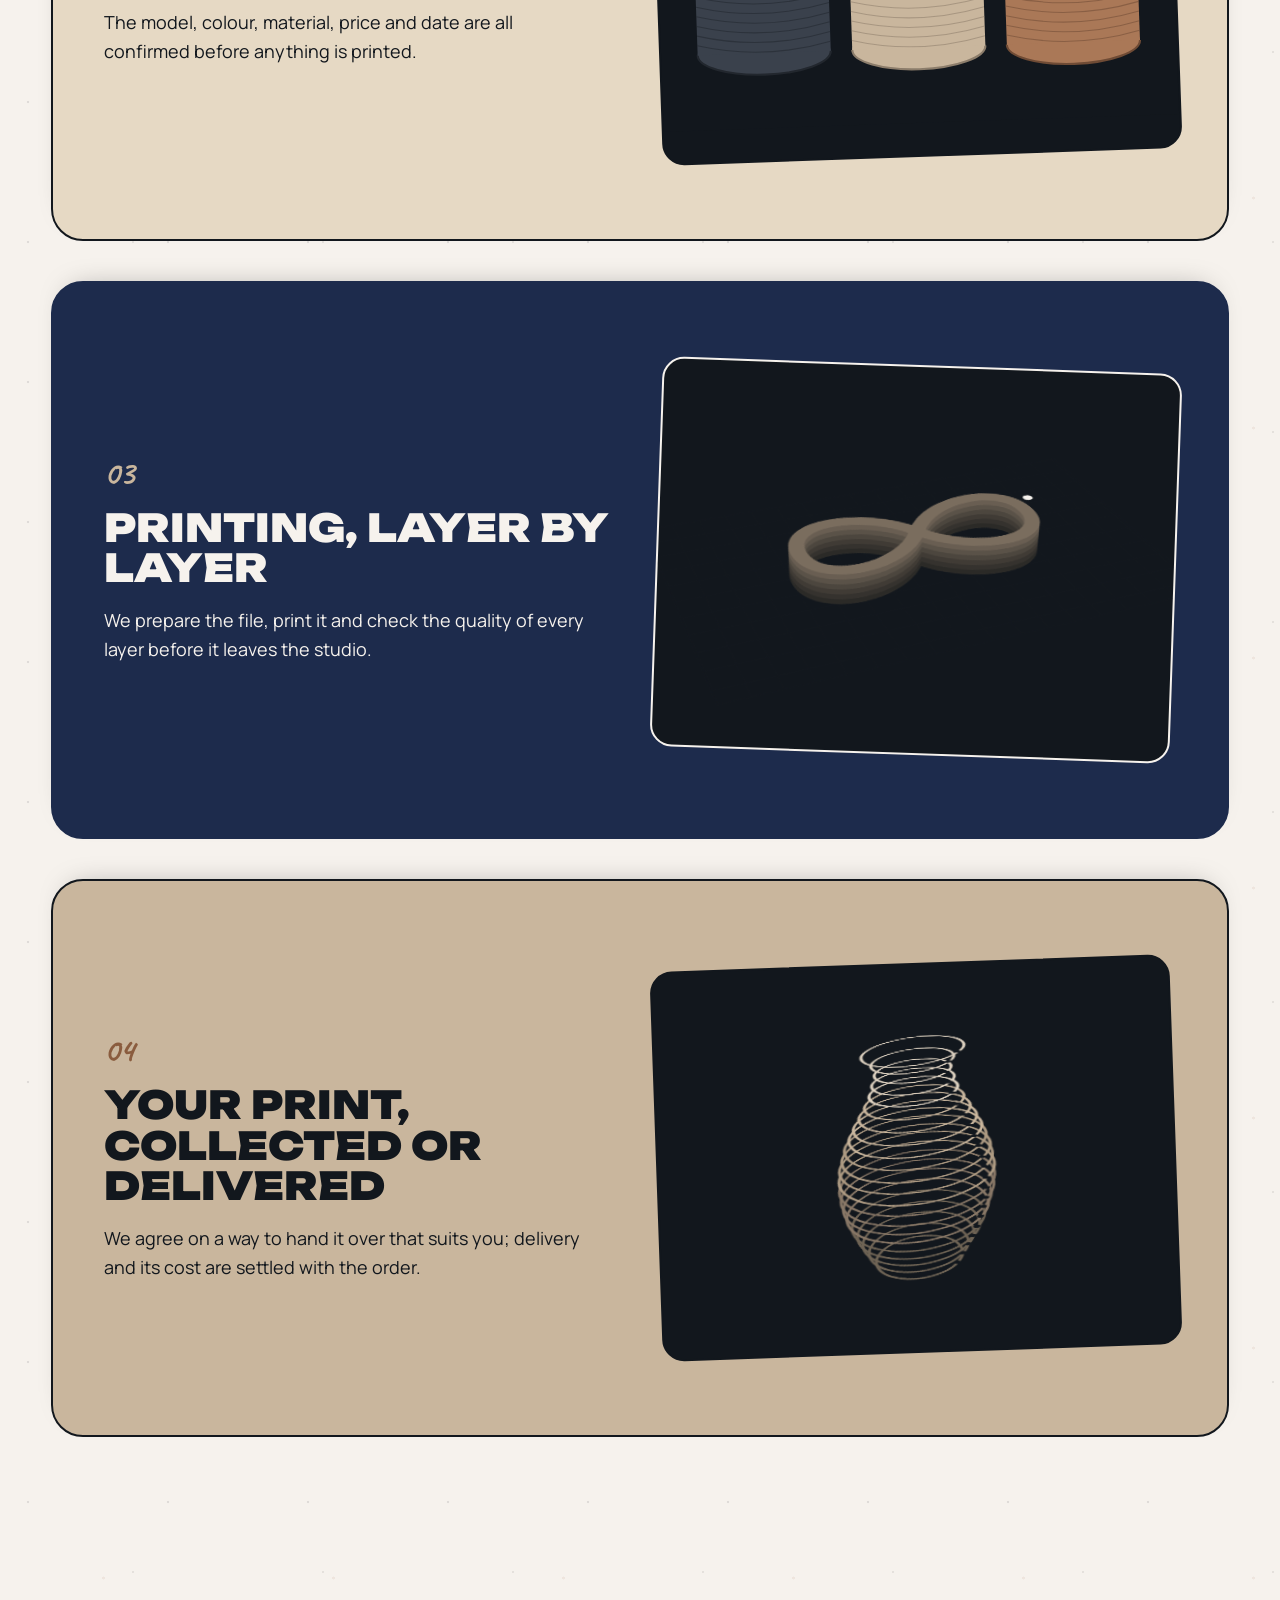
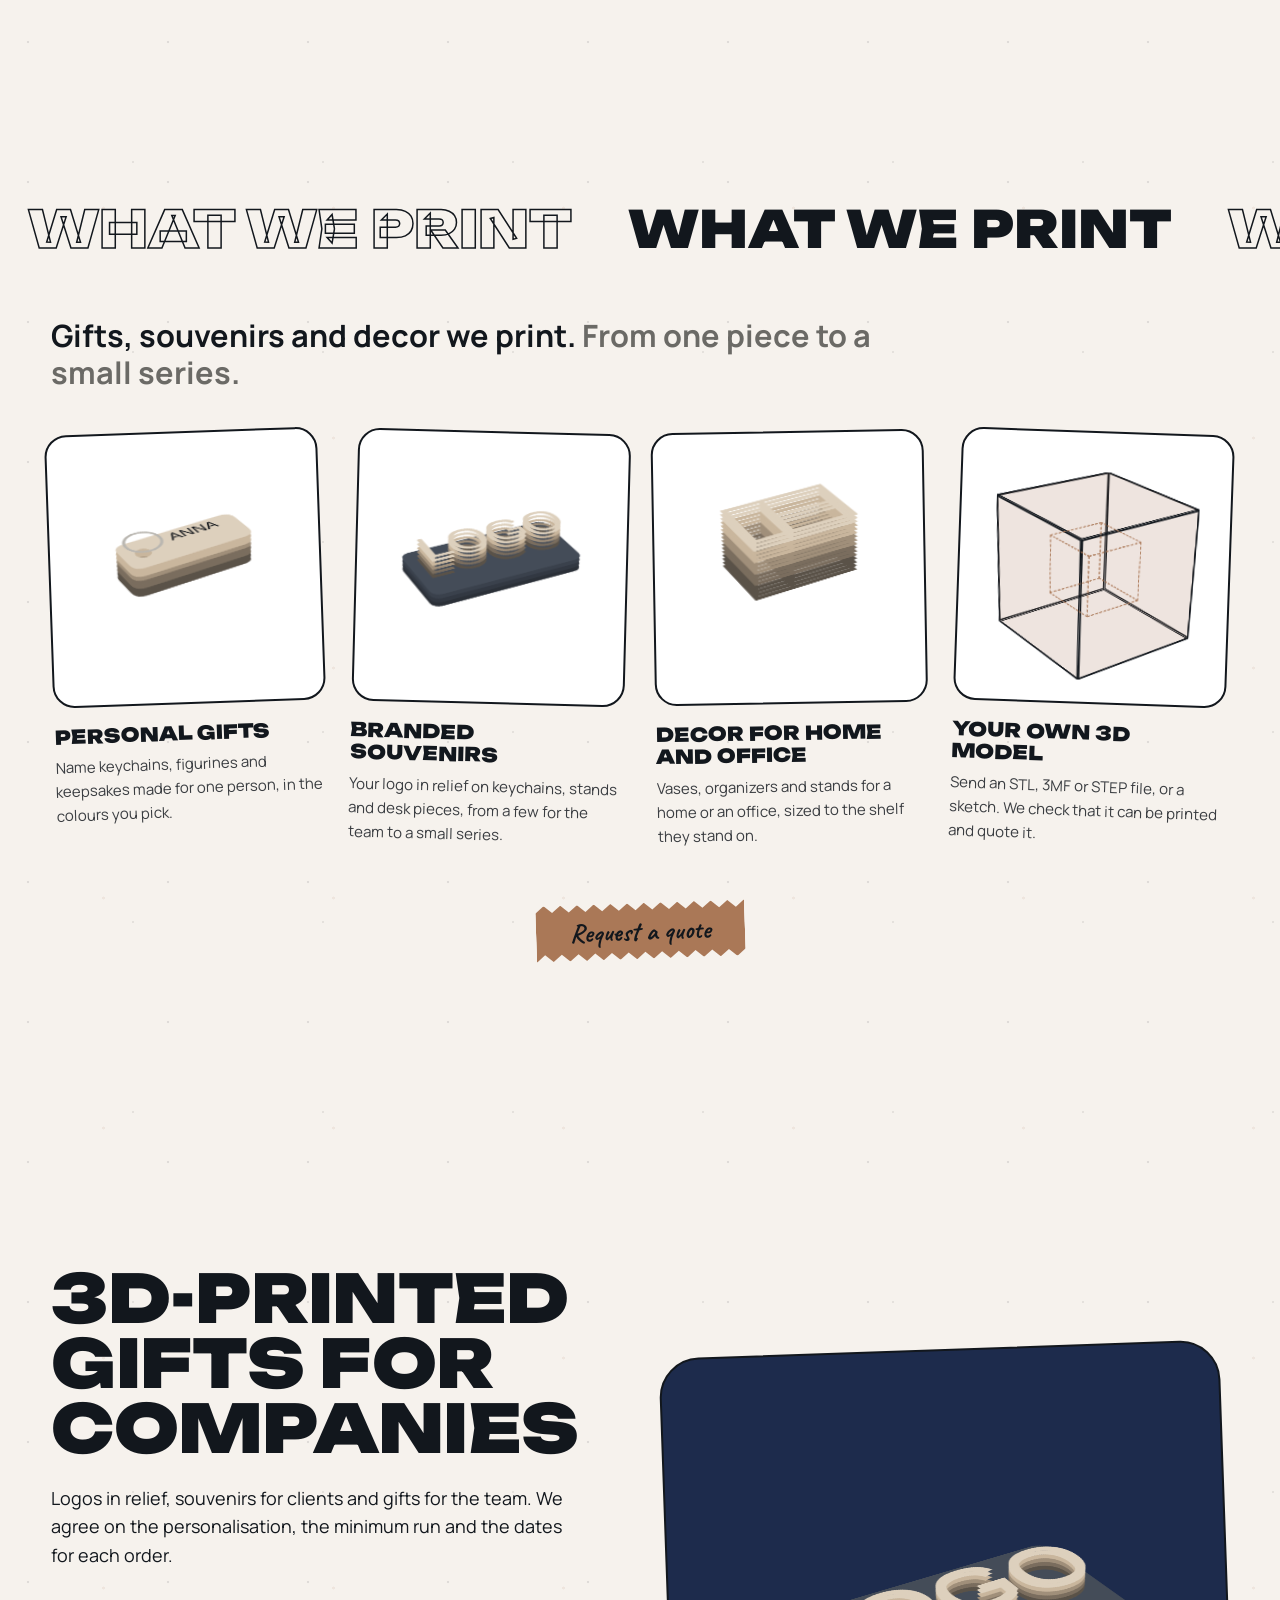
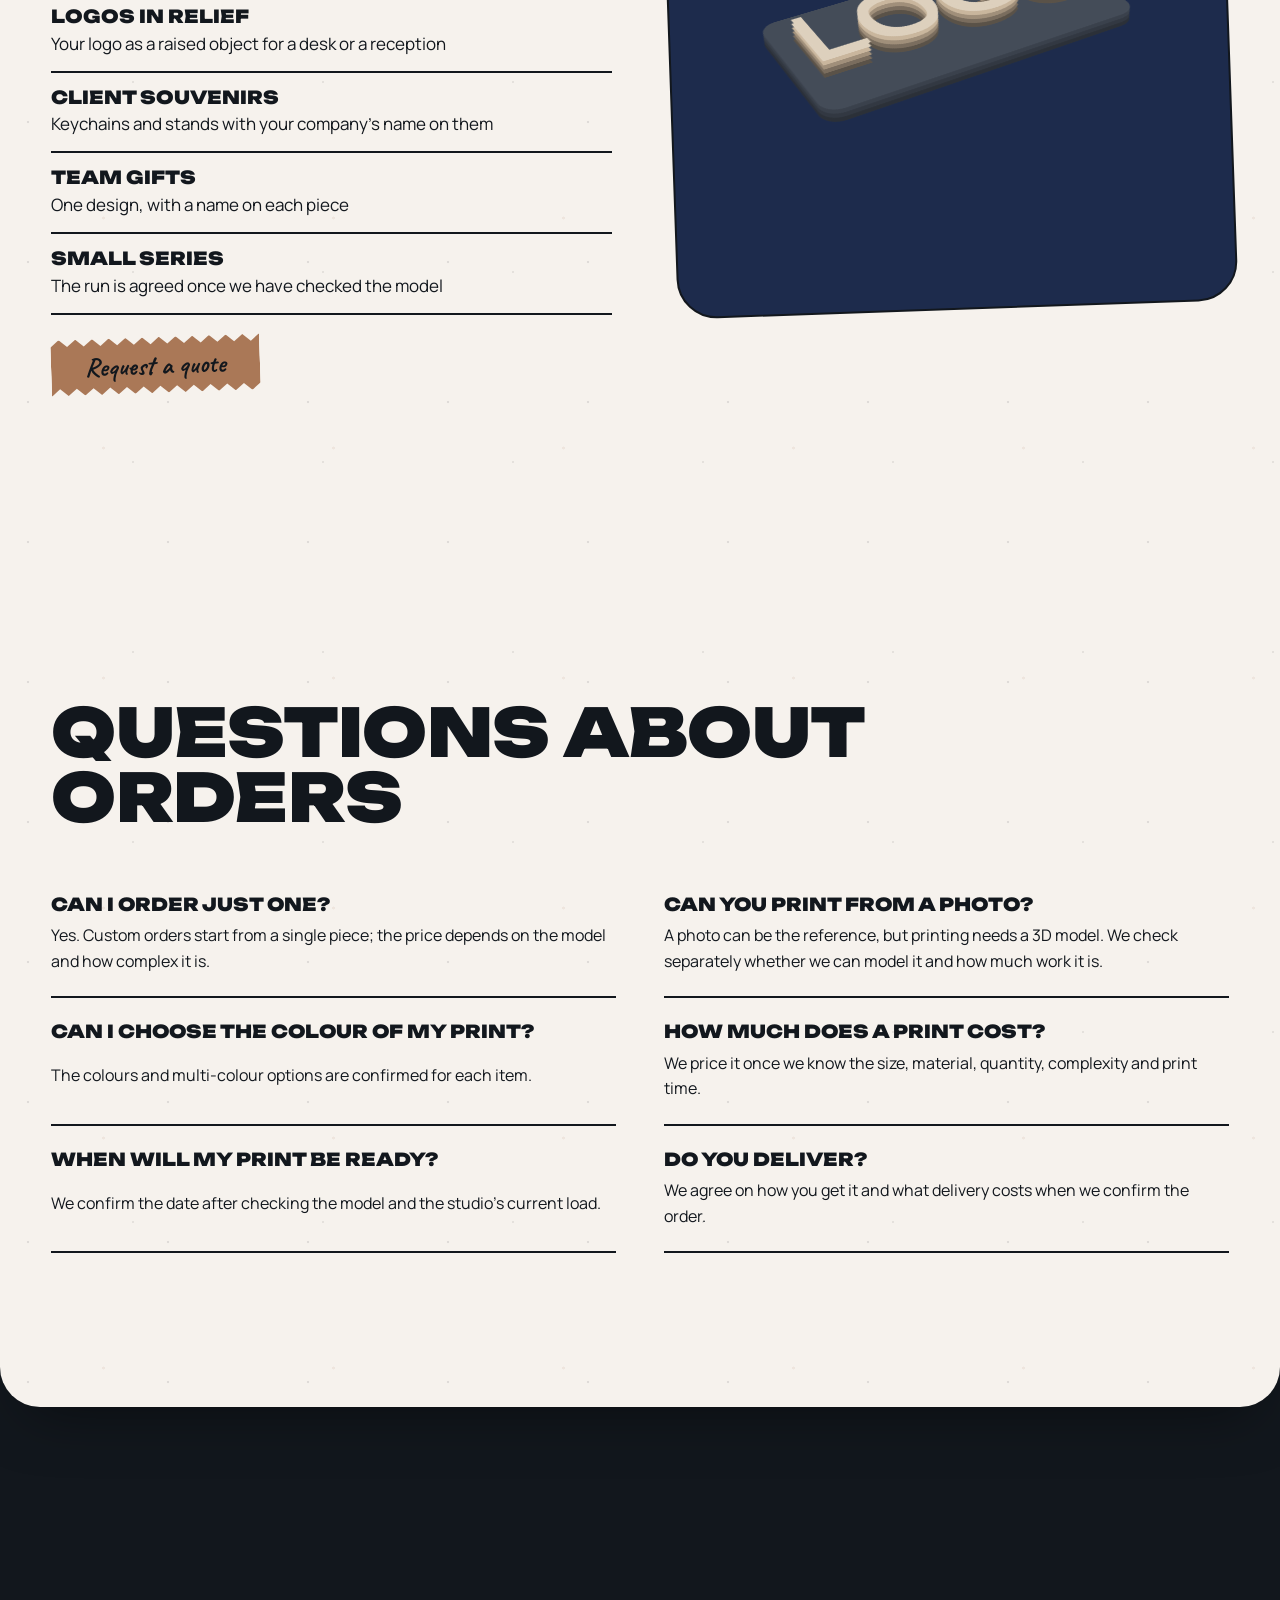
==== commit 7ca62e6f: "chore: move site to 83d.store" ====
--- a/index.html
+++ b/index.html
@@ -8,14 +8,14 @@
 <meta property="og:type" content="website">
 <meta property="og:title" content="83D Production: custom 3D printing in Yerevan">
 <meta property="og:description" content="A 3D printing studio in Yerevan that prints personal gifts, branded souvenirs and decor from your idea, sketch or 3D file, from a single piece.">
-<meta property="og:url" content="https://83d.am/">
-<meta property="og:image" content="https://83d.am/share.jpg">
+<meta property="og:url" content="https://83d.store/">
+<meta property="og:image" content="https://83d.store/share.jpg">
 <meta name="twitter:card" content="summary_large_image">
-<link rel="canonical" href="https://83d.am/">
-<link rel="alternate" hreflang="en" href="https://83d.am/">
-<link rel="alternate" hreflang="ru" href="https://83d.am/ru/">
-<link rel="alternate" hreflang="hy" href="https://83d.am/hy/">
-<link rel="alternate" hreflang="x-default" href="https://83d.am/">
+<link rel="canonical" href="https://83d.store/">
+<link rel="alternate" hreflang="en" href="https://83d.store/">
+<link rel="alternate" hreflang="ru" href="https://83d.store/ru/">
+<link rel="alternate" hreflang="hy" href="https://83d.store/hy/">
+<link rel="alternate" hreflang="x-default" href="https://83d.store/">
 <meta property="og:locale" content="en_US">
 <meta property="og:locale:alternate" content="ru_RU">
 <meta property="og:locale:alternate" content="hy_AM">
@@ -25,9 +25,9 @@
 <meta property="og:image:alt" content="83D Production">
 <meta name="twitter:title" content="83D Production: custom 3D printing in Yerevan">
 <meta name="twitter:description" content="A 3D printing studio in Yerevan that prints personal gifts, branded souvenirs and decor from your idea, sketch or 3D file, from a single piece.">
-<meta name="twitter:image" content="https://83d.am/share.jpg">
+<meta name="twitter:image" content="https://83d.store/share.jpg">
 <link rel="apple-touch-icon" href="apple-touch-icon.png">
-<script type="application/ld+json">{"@context": "https://schema.org", "@type": "LocalBusiness", "@id": "https://83d.am/#business", "name": "83D Production", "description": "A 3D printing studio in Yerevan that prints personal gifts, branded souvenirs and decor from your idea, sketch or 3D file, from a single piece.", "url": "https://83d.am/", "logo": "https://83d.am/assets/img/logo-ink.png", "image": "https://83d.am/share.jpg", "email": "info@83d.am", "telephone": "+37443633630", "slogan": "Your imagination. Our creation.", "address": {"@type": "PostalAddress", "addressLocality": "Yerevan", "addressCountry": "AM"}, "areaServed": {"@type": "Country", "name": "Armenia"}, "knowsLanguage": ["hy", "ru", "en"]}</script>
+<script type="application/ld+json">{"@context": "https://schema.org", "@type": "LocalBusiness", "@id": "https://83d.store/#business", "name": "83D Production", "description": "A 3D printing studio in Yerevan that prints personal gifts, branded souvenirs and decor from your idea, sketch or 3D file, from a single piece.", "url": "https://83d.store/", "logo": "https://83d.store/assets/img/logo-ink.png", "image": "https://83d.store/share.jpg", "email": "info@83d.am", "telephone": "+37443633630", "slogan": "Your imagination. Our creation.", "address": {"@type": "PostalAddress", "addressLocality": "Yerevan", "addressCountry": "AM"}, "areaServed": {"@type": "Country", "name": "Armenia"}, "knowsLanguage": ["hy", "ru", "en"]}</script>
 <meta name="theme-color" content="#f4efe7">
 <link rel="icon" href="favicon.png" type="image/png">
 <link rel="preconnect" href="https://fonts.googleapis.com">
